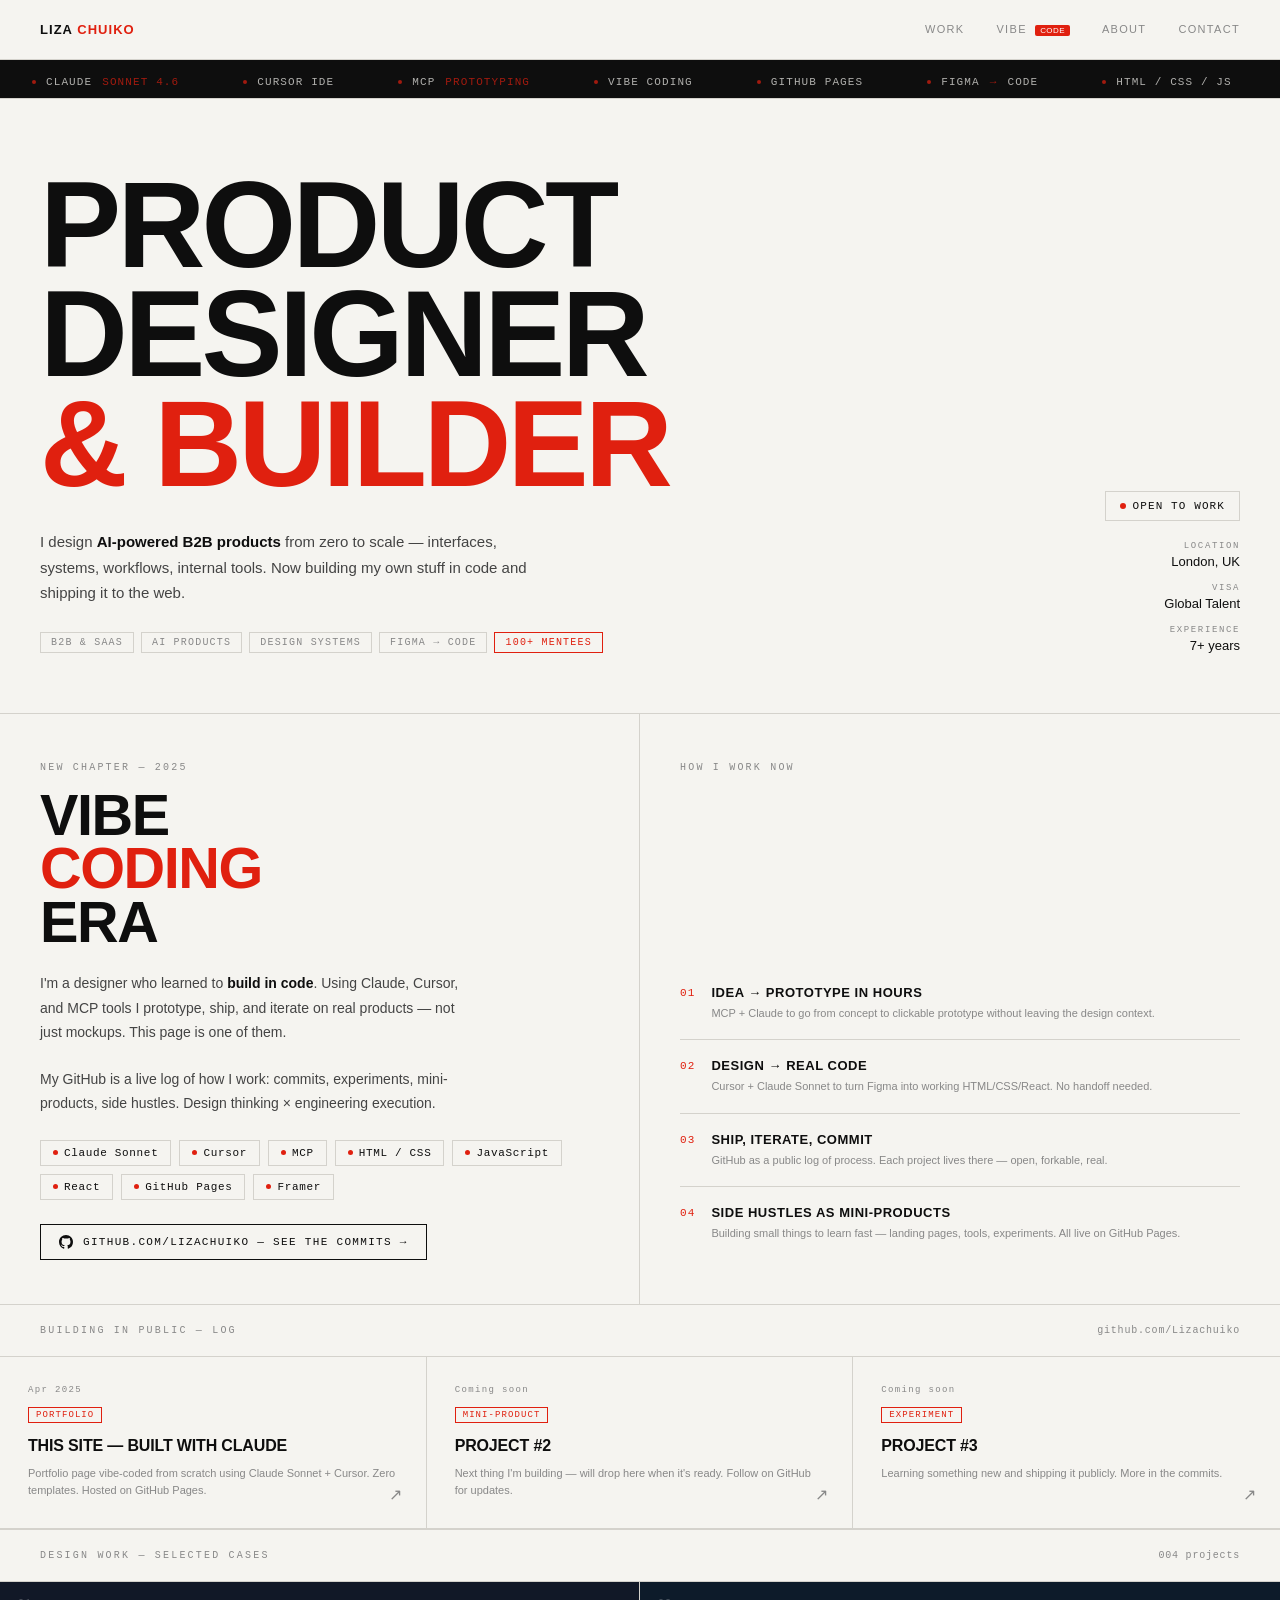
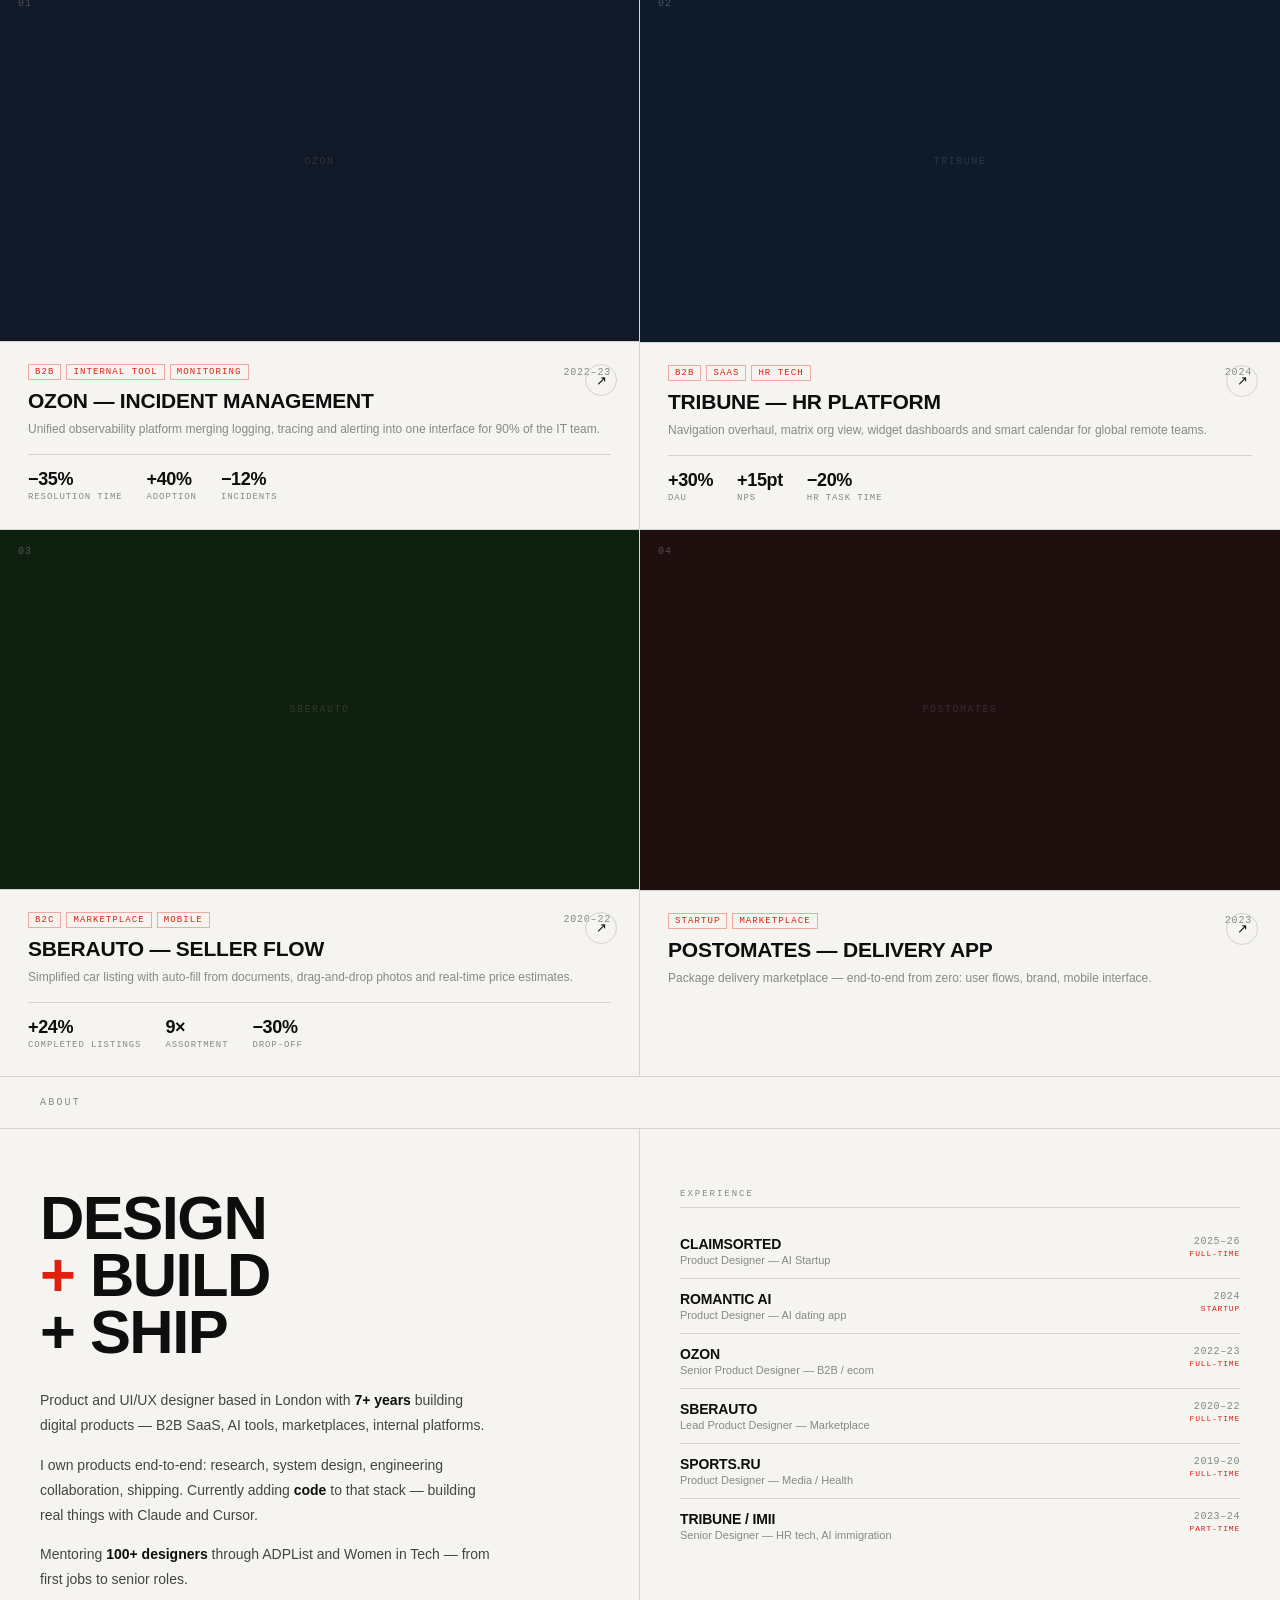
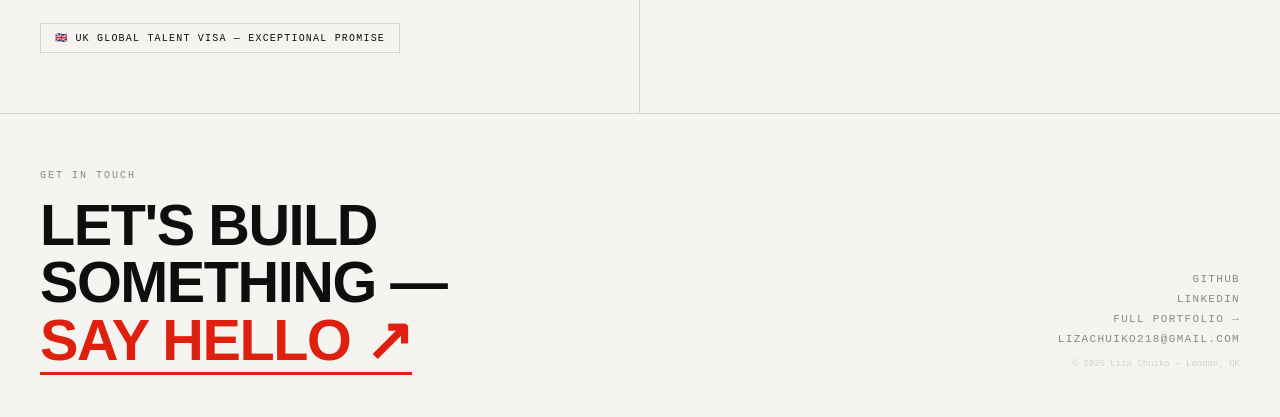
==== index.html @ 3e648fb3 "init portfolio" ====
<!DOCTYPE html>
<html lang="en">
<head>
  <meta charset="UTF-8" />
  <meta name="viewport" content="width=device-width, initial-scale=1.0" />
  <title>Liza Chuiko — Product Designer & Builder</title>
  <style>
    *, *::before, *::after { box-sizing: border-box; margin: 0; padding: 0; }

    :root {
      --bg: #f5f4f0;
      --fg: #0e0e0e;
      --red: #e0200f;
      --gray: #888;
      --mid: #444;
      --border: #d4d2cc;
      --mono: 'Courier New', Courier, monospace;
      --sans: 'Helvetica Neue', Helvetica, Arial, sans-serif;
    }

    html { font-size: 16px; scroll-behavior: smooth; }
    body { background: var(--bg); color: var(--fg); font-family: var(--sans); -webkit-font-smoothing: antialiased; overflow-x: hidden; }
    a { color: inherit; text-decoration: none; }

    /* ─── HEADER ─── */
    header {
      display: flex;
      justify-content: space-between;
      align-items: center;
      padding: 22px 40px;
      position: sticky;
      top: 0;
      z-index: 100;
      background: var(--bg);
      border-bottom: 1px solid var(--border);
    }

    .logo {
      font-size: 13px;
      letter-spacing: 0.08em;
      text-transform: uppercase;
      font-weight: 600;
    }
    .logo span { color: var(--red); }

    nav {
      display: flex;
      gap: 32px;
      font-size: 11px;
      letter-spacing: 0.12em;
      text-transform: uppercase;
      font-weight: 500;
    }
    nav a { color: var(--gray); transition: color 0.2s; }
    nav a:hover { color: var(--fg); }

    .nav-badge {
      display: inline-block;
      background: var(--red);
      color: white;
      font-size: 8px;
      padding: 1px 5px;
      border-radius: 2px;
      vertical-align: middle;
      margin-left: 4px;
      letter-spacing: 0.05em;
    }

    /* ─── TICKER ─── */
    .ticker {
      border-bottom: 1px solid var(--border);
      overflow: hidden;
      background: var(--fg);
      color: var(--bg);
      padding: 10px 0;
      white-space: nowrap;
    }

    .ticker-track {
      display: inline-flex;
      gap: 0;
      animation: ticker 28s linear infinite;
    }

    .ticker-track:hover { animation-play-state: paused; }

    @keyframes ticker {
      0%   { transform: translateX(0); }
      100% { transform: translateX(-50%); }
    }

    .ticker-item {
      display: inline-flex;
      align-items: center;
      gap: 10px;
      padding: 0 32px;
      font-size: 11px;
      font-family: var(--mono);
      letter-spacing: 0.1em;
      text-transform: uppercase;
      opacity: 0.7;
    }

    .ticker-item em {
      font-style: normal;
      color: var(--red);
      opacity: 1;
    }

    .ticker-dot {
      width: 4px;
      height: 4px;
      border-radius: 50%;
      background: var(--red);
      flex-shrink: 0;
    }

    /* ─── HERO ─── */
    .hero {
      padding: 72px 40px 60px;
      border-bottom: 1px solid var(--border);
      display: grid;
      grid-template-columns: 1fr auto;
      gap: 40px;
      align-items: end;
    }

    .hero-title {
      font-size: clamp(54px, 9.5vw, 138px);
      font-weight: 700;
      text-transform: uppercase;
      line-height: 0.9;
      letter-spacing: -0.03em;
    }
    .hero-title em { font-style: normal; color: var(--red); }

    .hero-sub {
      margin-top: 30px;
      font-size: 15px;
      line-height: 1.7;
      color: var(--mid);
      max-width: 520px;
    }
    .hero-sub strong { color: var(--fg); font-weight: 600; }

    .hero-tags {
      display: flex;
      flex-wrap: wrap;
      gap: 7px;
      margin-top: 26px;
    }

    .tag {
      font-size: 10px;
      letter-spacing: 0.12em;
      text-transform: uppercase;
      border: 1px solid var(--border);
      padding: 4px 10px;
      font-family: var(--mono);
      color: var(--gray);
    }
    .tag.red { border-color: var(--red); color: var(--red); }

    .hero-right { text-align: right; }

    .status-pill {
      display: inline-flex;
      align-items: center;
      gap: 7px;
      font-size: 11px;
      letter-spacing: 0.1em;
      text-transform: uppercase;
      font-family: var(--mono);
      color: var(--fg);
      border: 1px solid var(--border);
      padding: 8px 14px;
      margin-bottom: 20px;
    }

    .status-dot {
      width: 6px;
      height: 6px;
      border-radius: 50%;
      background: var(--red);
      animation: pulse 2s infinite;
    }

    @keyframes pulse {
      0%, 100% { opacity: 1; }
      50%       { opacity: 0.25; }
    }

    .hero-meta {
      display: flex;
      flex-direction: column;
      gap: 14px;
      align-items: flex-end;
    }

    .hero-meta-item { display: flex; flex-direction: column; align-items: flex-end; gap: 3px; }
    .hero-meta-label {
      font-size: 9px; letter-spacing: 0.18em; text-transform: uppercase;
      color: var(--gray); font-family: var(--mono);
    }
    .hero-meta-value { font-size: 13px; font-weight: 500; }

    /* ─── VIBE CODING BLOCK ─── */
    .vibe-section {
      border-bottom: 1px solid var(--border);
    }

    .vibe-header {
      display: grid;
      grid-template-columns: 1fr 1fr;
      border-bottom: 1px solid var(--border);
    }

    .vibe-header-left {
      padding: 48px 40px 44px;
      border-right: 1px solid var(--border);
    }

    .vibe-header-right {
      padding: 48px 40px 44px;
      display: flex;
      flex-direction: column;
      justify-content: space-between;
    }

    .vibe-eyebrow {
      font-size: 10px;
      letter-spacing: 0.22em;
      text-transform: uppercase;
      color: var(--gray);
      font-family: var(--mono);
      margin-bottom: 16px;
    }

    .vibe-title {
      font-size: clamp(32px, 4.5vw, 68px);
      font-weight: 700;
      text-transform: uppercase;
      letter-spacing: -0.025em;
      line-height: 0.93;
    }

    .vibe-title em { font-style: normal; color: var(--red); }

    .vibe-desc {
      font-size: 14px;
      line-height: 1.75;
      color: var(--mid);
      max-width: 420px;
      margin-top: 22px;
    }

    .vibe-desc strong { color: var(--fg); }

    /* stack pills */
    .stack-row {
      display: flex;
      flex-wrap: wrap;
      gap: 8px;
      margin-top: 24px;
    }

    .stack-pill {
      display: inline-flex;
      align-items: center;
      gap: 6px;
      font-size: 11px;
      letter-spacing: 0.06em;
      font-family: var(--mono);
      padding: 6px 12px;
      border: 1px solid var(--border);
      background: var(--bg);
      transition: background 0.18s, border-color 0.18s, color 0.18s;
      cursor: default;
    }

    .stack-pill:hover {
      background: var(--fg);
      color: var(--bg);
      border-color: var(--fg);
    }

    .stack-pill .pill-dot {
      width: 5px;
      height: 5px;
      border-radius: 50%;
      background: var(--red);
      flex-shrink: 0;
    }

    /* right side: approach cards */
    .approach-list {
      display: flex;
      flex-direction: column;
      gap: 0;
    }

    .approach-item {
      display: flex;
      align-items: flex-start;
      gap: 16px;
      padding: 18px 0;
      border-bottom: 1px solid var(--border);
    }

    .approach-item:last-child { border-bottom: none; }

    .approach-num {
      font-size: 11px;
      font-family: var(--mono);
      color: var(--red);
      letter-spacing: 0.1em;
      flex-shrink: 0;
      margin-top: 2px;
    }

    .approach-text strong {
      display: block;
      font-size: 13px;
      font-weight: 600;
      text-transform: uppercase;
      letter-spacing: 0.04em;
      margin-bottom: 3px;
    }

    .approach-text span {
      font-size: 11px;
      color: var(--gray);
      line-height: 1.5;
    }

    .vibe-github-link {
      display: inline-flex;
      align-items: center;
      gap: 10px;
      margin-top: 24px;
      font-size: 11px;
      letter-spacing: 0.12em;
      text-transform: uppercase;
      font-family: var(--mono);
      border: 1px solid var(--fg);
      padding: 10px 18px;
      transition: background 0.2s, color 0.2s;
    }

    .vibe-github-link:hover {
      background: var(--fg);
      color: var(--bg);
    }

    /* ─── TERMINAL BLOG FEED ─── */
    .blog-feed {
      display: grid;
      grid-template-columns: repeat(3, 1fr);
      border-bottom: 1px solid var(--border);
    }

    .blog-card {
      padding: 28px;
      border-right: 1px solid var(--border);
      display: block;
      transition: background 0.2s;
      position: relative;
    }

    .blog-card:last-child { border-right: none; }

    .blog-card:hover { background: var(--fg); color: var(--bg); }
    .blog-card:hover .blog-date,
    .blog-card:hover .blog-tag,
    .blog-card:hover .blog-desc { color: rgba(245,244,240,0.5); border-color: rgba(245,244,240,0.2); }
    .blog-card:hover .blog-title { color: var(--bg); }
    .blog-card:hover .blog-arrow { color: var(--bg); }

    .blog-date {
      font-size: 9px;
      font-family: var(--mono);
      letter-spacing: 0.15em;
      color: var(--gray);
      margin-bottom: 8px;
      transition: color 0.2s;
    }

    .blog-tag {
      display: inline-block;
      font-size: 9px;
      font-family: var(--mono);
      letter-spacing: 0.12em;
      text-transform: uppercase;
      border: 1px solid var(--red);
      color: var(--red);
      padding: 2px 7px;
      margin-bottom: 14px;
      transition: color 0.2s, border-color 0.2s;
    }

    .blog-title {
      font-size: 16px;
      font-weight: 700;
      text-transform: uppercase;
      letter-spacing: -0.01em;
      line-height: 1.1;
      margin-bottom: 10px;
      transition: color 0.2s;
    }

    .blog-desc {
      font-size: 11px;
      color: var(--gray);
      line-height: 1.6;
      transition: color 0.2s;
    }

    .blog-arrow {
      position: absolute;
      bottom: 24px;
      right: 24px;
      font-size: 16px;
      color: var(--gray);
      transition: color 0.2s;
    }

    /* ─── SECTION HEADER ─── */
    .section-header {
      display: flex;
      justify-content: space-between;
      align-items: baseline;
      padding: 20px 40px;
      border-bottom: 1px solid var(--border);
    }

    .section-label {
      font-size: 10px;
      letter-spacing: 0.22em;
      text-transform: uppercase;
      color: var(--gray);
      font-family: var(--mono);
    }

    .section-note {
      font-size: 10px;
      color: var(--gray);
      font-family: var(--mono);
      letter-spacing: 0.08em;
    }

    /* ─── PROJECTS GRID ─── */
    .projects {
      display: grid;
      grid-template-columns: repeat(2, 1fr);
      border-bottom: 1px solid var(--border);
    }

    .project-card {
      border-right: 1px solid var(--border);
      border-bottom: 1px solid var(--border);
      display: block;
      position: relative;
      overflow: hidden;
      cursor: pointer;
    }
    .project-card:nth-child(2n) { border-right: none; }
    .project-card:nth-last-child(-n+2) { border-bottom: none; }

    .project-thumb {
      width: 100%;
      aspect-ratio: 16 / 9;
      background: var(--fg);
      overflow: hidden;
      position: relative;
    }

    .project-thumb img {
      width: 100%; height: 100%; object-fit: cover; display: block;
      filter: grayscale(15%);
      transition: transform 0.6s cubic-bezier(0.25,0.46,0.45,0.94), filter 0.4s;
    }
    .project-card:hover .project-thumb img { transform: scale(1.04); filter: grayscale(0%); }

    .project-thumb-placeholder {
      width: 100%; height: 100%;
      display: flex; align-items: center; justify-content: center;
      font-family: var(--mono); font-size: 10px; letter-spacing: 0.15em;
      color: rgba(255,255,255,0.12);
    }

    .thumb-ozon      { background: #111827; }
    .thumb-tribune   { background: #0d1b2a; }
    .thumb-sber      { background: #0f1f0f; }
    .thumb-postomates{ background: #1f0f0f; }

    .project-number {
      position: absolute; top: 16px; left: 18px;
      font-size: 10px; font-family: var(--mono);
      color: rgba(255,255,255,0.25); letter-spacing: 0.1em;
    }

    .project-info {
      padding: 22px 28px 26px;
      border-top: 1px solid var(--border);
      background: var(--bg);
      position: relative;
    }

    .project-meta-row {
      display: flex; justify-content: space-between; align-items: center; margin-bottom: 10px;
    }

    .project-tags { display: flex; gap: 5px; flex-wrap: wrap; }

    .project-tag {
      font-size: 9px; letter-spacing: 0.12em; text-transform: uppercase;
      color: var(--red); font-family: var(--mono);
      border: 1px solid rgba(224,32,15,0.35); padding: 2px 6px;
    }

    .project-year { font-size: 10px; color: var(--gray); font-family: var(--mono); letter-spacing: 0.08em; }

    .project-name {
      font-size: 21px; font-weight: 700; text-transform: uppercase;
      letter-spacing: -0.01em; line-height: 1.05; margin-bottom: 8px;
      transition: color 0.2s;
    }
    .project-card:hover .project-name { color: var(--red); }

    .project-desc { font-size: 12px; color: var(--gray); line-height: 1.65; }

    .project-metrics {
      display: flex; gap: 24px; margin-top: 14px; padding-top: 14px;
      border-top: 1px solid var(--border); flex-wrap: wrap;
    }

    .metric { display: flex; flex-direction: column; gap: 2px; }

    .metric-value {
      font-size: 18px; font-weight: 700; color: var(--fg); letter-spacing: -0.02em;
    }

    .metric-label {
      font-size: 9px; letter-spacing: 0.1em; text-transform: uppercase;
      color: var(--gray); font-family: var(--mono);
    }

    .project-arrow {
      position: absolute; top: 22px; right: 22px;
      width: 32px; height: 32px; border: 1px solid var(--border); border-radius: 50%;
      display: flex; align-items: center; justify-content: center; font-size: 13px;
      transition: background 0.2s, border-color 0.2s, color 0.2s;
    }
    .project-card:hover .project-arrow { background: var(--fg); border-color: var(--fg); color: var(--bg); }

    /* ─── ABOUT ─── */
    .about {
      display: grid;
      grid-template-columns: 1fr 1fr;
      border-bottom: 1px solid var(--border);
    }

    .about-text {
      padding: 60px 40px;
      border-right: 1px solid var(--border);
    }

    .about-text h2 {
      font-size: clamp(36px, 4.8vw, 72px);
      font-weight: 700; text-transform: uppercase;
      letter-spacing: -0.025em; line-height: 0.93; margin-bottom: 28px;
    }
    .about-text h2 em { font-style: normal; color: var(--red); }

    .about-text p {
      font-size: 14px; line-height: 1.8; color: var(--mid);
      margin-bottom: 14px; max-width: 460px;
    }
    .about-text p strong { color: var(--fg); font-weight: 600; }

    .visa-badge {
      display: inline-flex; align-items: center; gap: 8px;
      border: 1px solid var(--border); padding: 8px 14px;
      font-size: 10px; letter-spacing: 0.12em; text-transform: uppercase;
      font-family: var(--mono); margin-top: 16px;
    }

    .about-right { padding: 60px 40px; }

    .exp-group-title {
      font-size: 9px; letter-spacing: 0.22em; text-transform: uppercase;
      color: var(--gray); font-family: var(--mono); margin-bottom: 16px;
      padding-bottom: 8px; border-bottom: 1px solid var(--border);
    }

    .exp-item {
      display: grid; grid-template-columns: 1fr auto; gap: 8px;
      padding: 12px 0; border-bottom: 1px solid var(--border);
    }
    .exp-item:last-child { border-bottom: none; }

    .exp-company { font-size: 14px; font-weight: 600; text-transform: uppercase; letter-spacing: -0.01em; }
    .exp-role    { font-size: 11px; color: var(--gray); margin-top: 2px; }
    .exp-period  { font-size: 10px; font-family: var(--mono); color: var(--gray); letter-spacing: 0.06em; text-align: right; white-space: nowrap; }
    .exp-type    { font-size: 8px; letter-spacing: 0.1em; text-transform: uppercase; font-family: var(--mono); color: var(--red); margin-top: 2px; }

    /* ─── FOOTER ─── */
    footer {
      display: grid; grid-template-columns: 1fr auto;
      gap: 40px; align-items: end; padding: 56px 40px 48px;
    }

    .footer-cta-label {
      font-size: 10px; letter-spacing: 0.2em; text-transform: uppercase;
      color: var(--gray); font-family: var(--mono); margin-bottom: 16px;
    }

    .footer-cta {
      font-size: clamp(28px, 4.5vw, 64px); font-weight: 700;
      text-transform: uppercase; letter-spacing: -0.025em; line-height: 1;
    }

    .footer-cta a { color: var(--red); border-bottom: 3px solid var(--red); transition: opacity 0.2s; }
    .footer-cta a:hover { opacity: 0.6; }

    .footer-right { display: flex; flex-direction: column; align-items: flex-end; gap: 10px; }
    .footer-links { display: flex; flex-direction: column; align-items: flex-end; gap: 8px; }
    .footer-links a {
      font-size: 11px; letter-spacing: 0.12em; text-transform: uppercase;
      color: var(--gray); font-family: var(--mono); transition: color 0.2s;
    }
    .footer-links a:hover { color: var(--fg); }
    .footer-copy { font-size: 9px; color: var(--border); font-family: var(--mono); margin-top: 4px; }

    /* ─── RESPONSIVE ─── */
    @media (max-width: 768px) {
      header { padding: 18px 20px; }
      nav { gap: 18px; }
      .hero { grid-template-columns: 1fr; padding: 44px 20px 36px; }
      .hero-right { text-align: left; }
      .hero-meta { align-items: flex-start; flex-direction: row; flex-wrap: wrap; gap: 18px; }
      .hero-meta-item { align-items: flex-start; }
      .section-header { padding: 16px 20px; }
      .vibe-header { grid-template-columns: 1fr; }
      .vibe-header-left { border-right: none; border-bottom: 1px solid var(--border); padding: 36px 20px; }
      .vibe-header-right { padding: 36px 20px; }
      .blog-feed { grid-template-columns: 1fr; }
      .blog-card { border-right: none; border-bottom: 1px solid var(--border); }
      .blog-card:last-child { border-bottom: none; }
      .projects { grid-template-columns: 1fr; }
      .project-card:nth-child(2n) { border-right: 1px solid var(--border); }
      .project-info { padding: 18px 20px 20px; }
      .about { grid-template-columns: 1fr; }
      .about-text { border-right: none; border-bottom: 1px solid var(--border); padding: 40px 20px; }
      .about-right { padding: 40px 20px; }
      footer { grid-template-columns: 1fr; padding: 40px 20px; }
      .footer-right { align-items: flex-start; }
    }
  </style>
</head>
<body>

  <!-- HEADER -->
  <header>
    <div class="logo">Liza <span>Chuiko</span></div>
    <nav>
      <a href="#work">Work</a>
      <a href="#vibe">Vibe <span class="nav-badge">code</span></a>
      <a href="#about">About</a>
      <a href="#contact">Contact</a>
    </nav>
  </header>

  <!-- TICKER -->
  <div class="ticker">
    <div class="ticker-track">
      <span class="ticker-item"><span class="ticker-dot"></span>Claude <em>Sonnet 4.6</em></span>
      <span class="ticker-item"><span class="ticker-dot"></span>Cursor IDE</span>
      <span class="ticker-item"><span class="ticker-dot"></span>MCP <em>Prototyping</em></span>
      <span class="ticker-item"><span class="ticker-dot"></span>Vibe Coding</span>
      <span class="ticker-item"><span class="ticker-dot"></span>GitHub Pages</span>
      <span class="ticker-item"><span class="ticker-dot"></span>Figma <em>→</em> Code</span>
      <span class="ticker-item"><span class="ticker-dot"></span>HTML / CSS / JS</span>
      <span class="ticker-item"><span class="ticker-dot"></span>Building in <em>Public</em></span>
      <span class="ticker-item"><span class="ticker-dot"></span>Design <em>×</em> Engineering</span>
      <!-- duplicate for seamless loop -->
      <span class="ticker-item"><span class="ticker-dot"></span>Claude <em>Sonnet 4.6</em></span>
      <span class="ticker-item"><span class="ticker-dot"></span>Cursor IDE</span>
      <span class="ticker-item"><span class="ticker-dot"></span>MCP <em>Prototyping</em></span>
      <span class="ticker-item"><span class="ticker-dot"></span>Vibe Coding</span>
      <span class="ticker-item"><span class="ticker-dot"></span>GitHub Pages</span>
      <span class="ticker-item"><span class="ticker-dot"></span>Figma <em>→</em> Code</span>
      <span class="ticker-item"><span class="ticker-dot"></span>HTML / CSS / JS</span>
      <span class="ticker-item"><span class="ticker-dot"></span>Building in <em>Public</em></span>
      <span class="ticker-item"><span class="ticker-dot"></span>Design <em>×</em> Engineering</span>
    </div>
  </div>

  <!-- HERO -->
  <section class="hero">
    <div class="hero-left">
      <h1 class="hero-title">Product<br>Designer<br><em>&amp; Builder</em></h1>
      <p class="hero-sub">
        I design <strong>AI-powered B2B products</strong> from zero to scale — interfaces, systems, workflows, internal tools. Now building my own stuff in code and shipping it to the web.
      </p>
      <div class="hero-tags">
        <span class="tag">B2B &amp; SaaS</span>
        <span class="tag">AI Products</span>
        <span class="tag">Design Systems</span>
        <span class="tag">Figma → Code</span>
        <span class="tag red">100+ mentees</span>
      </div>
    </div>
    <div class="hero-right">
      <div class="status-pill">
        <span class="status-dot"></span>
        Open to work
      </div>
      <div class="hero-meta">
        <div class="hero-meta-item">
          <span class="hero-meta-label">Location</span>
          <span class="hero-meta-value">London, UK</span>
        </div>
        <div class="hero-meta-item">
          <span class="hero-meta-label">Visa</span>
          <span class="hero-meta-value">Global Talent</span>
        </div>
        <div class="hero-meta-item">
          <span class="hero-meta-label">Experience</span>
          <span class="hero-meta-value">7+ years</span>
        </div>
      </div>
    </div>
  </section>

  <!-- ─── VIBE CODING ─── -->
  <div id="vibe" class="vibe-section">

    <div class="vibe-header">
      <div class="vibe-header-left">
        <div class="vibe-eyebrow">New chapter — 2025</div>
        <h2 class="vibe-title">Vibe<br><em>Coding</em><br>Era</h2>
        <p class="vibe-desc">
          I'm a designer who learned to <strong>build in code</strong>. Using Claude, Cursor, and MCP tools I prototype, ship, and iterate on real products — not just mockups. This page is one of them.
        </p>
        <p class="vibe-desc">
          My GitHub is a live log of how I work: commits, experiments, mini-products, side hustles. Design thinking × engineering execution.
        </p>
        <div class="stack-row">
          <span class="stack-pill"><span class="pill-dot"></span>Claude Sonnet</span>
          <span class="stack-pill"><span class="pill-dot"></span>Cursor</span>
          <span class="stack-pill"><span class="pill-dot"></span>MCP</span>
          <span class="stack-pill"><span class="pill-dot"></span>HTML / CSS</span>
          <span class="stack-pill"><span class="pill-dot"></span>JavaScript</span>
          <span class="stack-pill"><span class="pill-dot"></span>React</span>
          <span class="stack-pill"><span class="pill-dot"></span>GitHub Pages</span>
          <span class="stack-pill"><span class="pill-dot"></span>Framer</span>
        </div>
        <a class="vibe-github-link" href="https://github.com/Lizachuiko" target="_blank">
          <svg width="14" height="14" viewBox="0 0 24 24" fill="currentColor"><path d="M12 0C5.37 0 0 5.37 0 12c0 5.31 3.435 9.795 8.205 11.385.6.105.825-.255.825-.57 0-.285-.015-1.23-.015-2.235-3.015.555-3.795-.735-4.035-1.41-.135-.345-.72-1.41-1.23-1.695-.42-.225-1.02-.78-.015-.795.945-.015 1.62.87 1.845 1.23 1.08 1.815 2.805 1.305 3.495.99.105-.78.42-1.305.765-1.605-2.67-.3-5.46-1.335-5.46-5.925 0-1.305.465-2.385 1.23-3.225-.12-.3-.54-1.53.12-3.18 0 0 1.005-.315 3.3 1.23.96-.27 1.98-.405 3-.405s2.04.135 3 .405c2.295-1.56 3.3-1.23 3.3-1.23.66 1.65.24 2.88.12 3.18.765.84 1.23 1.905 1.23 3.225 0 4.605-2.805 5.625-5.475 5.925.435.375.81 1.095.81 2.22 0 1.605-.015 2.895-.015 3.3 0 .315.225.69.825.57A12.02 12.02 0 0 0 24 12c0-6.63-5.37-12-12-12z"/></svg>
          github.com/Lizachuiko — see the commits →
        </a>
      </div>

      <div class="vibe-header-right">
        <div class="vibe-eyebrow">How I work now</div>
        <div class="approach-list">
          <div class="approach-item">
            <span class="approach-num">01</span>
            <div class="approach-text">
              <strong>Idea → Prototype in hours</strong>
              <span>MCP + Claude to go from concept to clickable prototype without leaving the design context.</span>
            </div>
          </div>
          <div class="approach-item">
            <span class="approach-num">02</span>
            <div class="approach-text">
              <strong>Design → Real code</strong>
              <span>Cursor + Claude Sonnet to turn Figma into working HTML/CSS/React. No handoff needed.</span>
            </div>
          </div>
          <div class="approach-item">
            <span class="approach-num">03</span>
            <div class="approach-text">
              <strong>Ship, iterate, commit</strong>
              <span>GitHub as a public log of process. Each project lives there — open, forkable, real.</span>
            </div>
          </div>
          <div class="approach-item">
            <span class="approach-num">04</span>
            <div class="approach-text">
              <strong>Side hustles as mini-products</strong>
              <span>Building small things to learn fast — landing pages, tools, experiments. All live on GitHub Pages.</span>
            </div>
          </div>
        </div>
      </div>
    </div>

    <!-- BLOG / BUILDS FEED -->
    <div class="section-header">
      <span class="section-label">Building in Public — Log</span>
      <span class="section-note">github.com/Lizachuiko</span>
    </div>

    <div class="blog-feed">

      <a class="blog-card" href="https://github.com/Lizachuiko" target="_blank">
        <div class="blog-date">Apr 2025</div>
        <div class="blog-tag">Portfolio</div>
        <div class="blog-title">This site — built with Claude</div>
        <p class="blog-desc">Portfolio page vibe-coded from scratch using Claude Sonnet + Cursor. Zero templates. Hosted on GitHub Pages.</p>
        <span class="blog-arrow">↗</span>
      </a>

      <a class="blog-card" href="https://github.com/Lizachuiko" target="_blank">
        <div class="blog-date">Coming soon</div>
        <div class="blog-tag">Mini-product</div>
        <div class="blog-title">Project #2</div>
        <p class="blog-desc">Next thing I'm building — will drop here when it's ready. Follow on GitHub for updates.</p>
        <span class="blog-arrow">↗</span>
      </a>

      <a class="blog-card" href="https://github.com/Lizachuiko" target="_blank">
        <div class="blog-date">Coming soon</div>
        <div class="blog-tag">Experiment</div>
        <div class="blog-title">Project #3</div>
        <p class="blog-desc">Learning something new and shipping it publicly. More in the commits.</p>
        <span class="blog-arrow">↗</span>
      </a>

    </div>
  </div>

  <!-- DESIGN WORK -->
  <div class="section-header" id="work">
    <span class="section-label">Design Work — Selected Cases</span>
    <span class="section-note">004 projects</span>
  </div>

  <div class="projects">

    <a class="project-card" href="https://liza-chuiko-design.webflow.io/case-ozon" target="_blank">
      <div class="project-thumb thumb-ozon">
        <span class="project-number">01</span>
        <div class="project-thumb-placeholder">OZON</div>
      </div>
      <div class="project-info">
        <div class="project-meta-row">
          <div class="project-tags">
            <span class="project-tag">B2B</span>
            <span class="project-tag">Internal Tool</span>
            <span class="project-tag">Monitoring</span>
          </div>
          <span class="project-year">2022–23</span>
        </div>
        <div class="project-name">Ozon — Incident Management</div>
        <p class="project-desc">Unified observability platform merging logging, tracing and alerting into one interface for 90% of the IT team.</p>
        <div class="project-metrics">
          <div class="metric">
            <span class="metric-value">−35%</span>
            <span class="metric-label">Resolution time</span>
          </div>
          <div class="metric">
            <span class="metric-value">+40%</span>
            <span class="metric-label">Adoption</span>
          </div>
          <div class="metric">
            <span class="metric-value">−12%</span>
            <span class="metric-label">Incidents</span>
          </div>
        </div>
        <div class="project-arrow">↗</div>
      </div>
    </a>

    <a class="project-card" href="https://liza-chuiko-design.webflow.io/case-tribune" target="_blank">
      <div class="project-thumb thumb-tribune">
        <span class="project-number">02</span>
        <div class="project-thumb-placeholder">TRIBUNE</div>
      </div>
      <div class="project-info">
        <div class="project-meta-row">
          <div class="project-tags">
            <span class="project-tag">B2B</span>
            <span class="project-tag">SaaS</span>
            <span class="project-tag">HR Tech</span>
          </div>
          <span class="project-year">2024</span>
        </div>
        <div class="project-name">Tribune — HR Platform</div>
        <p class="project-desc">Navigation overhaul, matrix org view, widget dashboards and smart calendar for global remote teams.</p>
        <div class="project-metrics">
          <div class="metric">
            <span class="metric-value">+30%</span>
            <span class="metric-label">DAU</span>
          </div>
          <div class="metric">
            <span class="metric-value">+15pt</span>
            <span class="metric-label">NPS</span>
          </div>
          <div class="metric">
            <span class="metric-value">−20%</span>
            <span class="metric-label">HR task time</span>
          </div>
        </div>
        <div class="project-arrow">↗</div>
      </div>
    </a>

    <a class="project-card" href="https://liza-chuiko-design.webflow.io/case-sberauto" target="_blank">
      <div class="project-thumb thumb-sber">
        <span class="project-number">03</span>
        <div class="project-thumb-placeholder">SBERAUTO</div>
      </div>
      <div class="project-info">
        <div class="project-meta-row">
          <div class="project-tags">
            <span class="project-tag">B2C</span>
            <span class="project-tag">Marketplace</span>
            <span class="project-tag">Mobile</span>
          </div>
          <span class="project-year">2020–22</span>
        </div>
        <div class="project-name">SberAuto — Seller Flow</div>
        <p class="project-desc">Simplified car listing with auto-fill from documents, drag-and-drop photos and real-time price estimates.</p>
        <div class="project-metrics">
          <div class="metric">
            <span class="metric-value">+24%</span>
            <span class="metric-label">Completed listings</span>
          </div>
          <div class="metric">
            <span class="metric-value">9×</span>
            <span class="metric-label">Assortment</span>
          </div>
          <div class="metric">
            <span class="metric-value">−30%</span>
            <span class="metric-label">Drop-off</span>
          </div>
        </div>
        <div class="project-arrow">↗</div>
      </div>
    </a>

    <a class="project-card" href="https://liza-chuiko-design.webflow.io/" target="_blank">
      <div class="project-thumb thumb-postomates">
        <span class="project-number">04</span>
        <div class="project-thumb-placeholder">POSTOMATES</div>
      </div>
      <div class="project-info">
        <div class="project-meta-row">
          <div class="project-tags">
            <span class="project-tag">Startup</span>
            <span class="project-tag">Marketplace</span>
          </div>
          <span class="project-year">2023</span>
        </div>
        <div class="project-name">Postomates — Delivery App</div>
        <p class="project-desc">Package delivery marketplace — end-to-end from zero: user flows, brand, mobile interface.</p>
        <div class="project-arrow">↗</div>
      </div>
    </a>

  </div>

  <!-- ABOUT -->
  <div class="section-header" id="about">
    <span class="section-label">About</span>
  </div>

  <div class="about">
    <div class="about-text">
      <h2>Design<br><em>+</em> build<br>+ ship</h2>
      <p>Product and UI/UX designer based in London with <strong>7+ years</strong> building digital products — B2B SaaS, AI tools, marketplaces, internal platforms.</p>
      <p>I own products end-to-end: research, system design, engineering collaboration, shipping. Currently adding <strong>code</strong> to that stack — building real things with Claude and Cursor.</p>
      <p>Mentoring <strong>100+ designers</strong> through ADPList and Women in Tech — from first jobs to senior roles.</p>
      <div class="visa-badge">🇬🇧 UK Global Talent Visa — Exceptional Promise</div>
    </div>
    <div class="about-right">
      <div class="exp-group-title">Experience</div>

      <div class="exp-item">
        <div>
          <div class="exp-company">ClaimSorted</div>
          <div class="exp-role">Product Designer — AI Startup</div>
        </div>
        <div>
          <div class="exp-period">2025–26</div>
          <div class="exp-type">Full-time</div>
        </div>
      </div>

      <div class="exp-item">
        <div>
          <div class="exp-company">Romantic AI</div>
          <div class="exp-role">Product Designer — AI dating app</div>
        </div>
        <div>
          <div class="exp-period">2024</div>
          <div class="exp-type">Startup</div>
        </div>
      </div>

      <div class="exp-item">
        <div>
          <div class="exp-company">Ozon</div>
          <div class="exp-role">Senior Product Designer — B2B / ecom</div>
        </div>
        <div>
          <div class="exp-period">2022–23</div>
          <div class="exp-type">Full-time</div>
        </div>
      </div>

      <div class="exp-item">
        <div>
          <div class="exp-company">SberAuto</div>
          <div class="exp-role">Lead Product Designer — Marketplace</div>
        </div>
        <div>
          <div class="exp-period">2020–22</div>
          <div class="exp-type">Full-time</div>
        </div>
      </div>

      <div class="exp-item">
        <div>
          <div class="exp-company">Sports.ru</div>
          <div class="exp-role">Product Designer — Media / Health</div>
        </div>
        <div>
          <div class="exp-period">2019–20</div>
          <div class="exp-type">Full-time</div>
        </div>
      </div>

      <div class="exp-item">
        <div>
          <div class="exp-company">Tribune / imii</div>
          <div class="exp-role">Senior Designer — HR tech, AI immigration</div>
        </div>
        <div>
          <div class="exp-period">2023–24</div>
          <div class="exp-type">Part-time</div>
        </div>
      </div>

    </div>
  </div>

  <!-- FOOTER -->
  <footer id="contact">
    <div>
      <div class="footer-cta-label">Get in touch</div>
      <div class="footer-cta">
        Let's build<br>something —<br><a href="mailto:lizachuiko218@gmail.com">say hello ↗</a>
      </div>
    </div>
    <div class="footer-right">
      <div class="footer-links">
        <a href="https://github.com/Lizachuiko" target="_blank">GitHub</a>
        <a href="https://www.linkedin.com/in/elizaveta-chuiko-1a038ab4/" target="_blank">LinkedIn</a>
        <a href="https://liza-chuiko-design.webflow.io/" target="_blank">Full Portfolio →</a>
        <a href="mailto:lizachuiko218@gmail.com">lizachuiko218@gmail.com</a>
      </div>
      <div class="footer-copy">© 2025 Liza Chuiko — London, UK</div>
    </div>
  </footer>

</body>
</html>
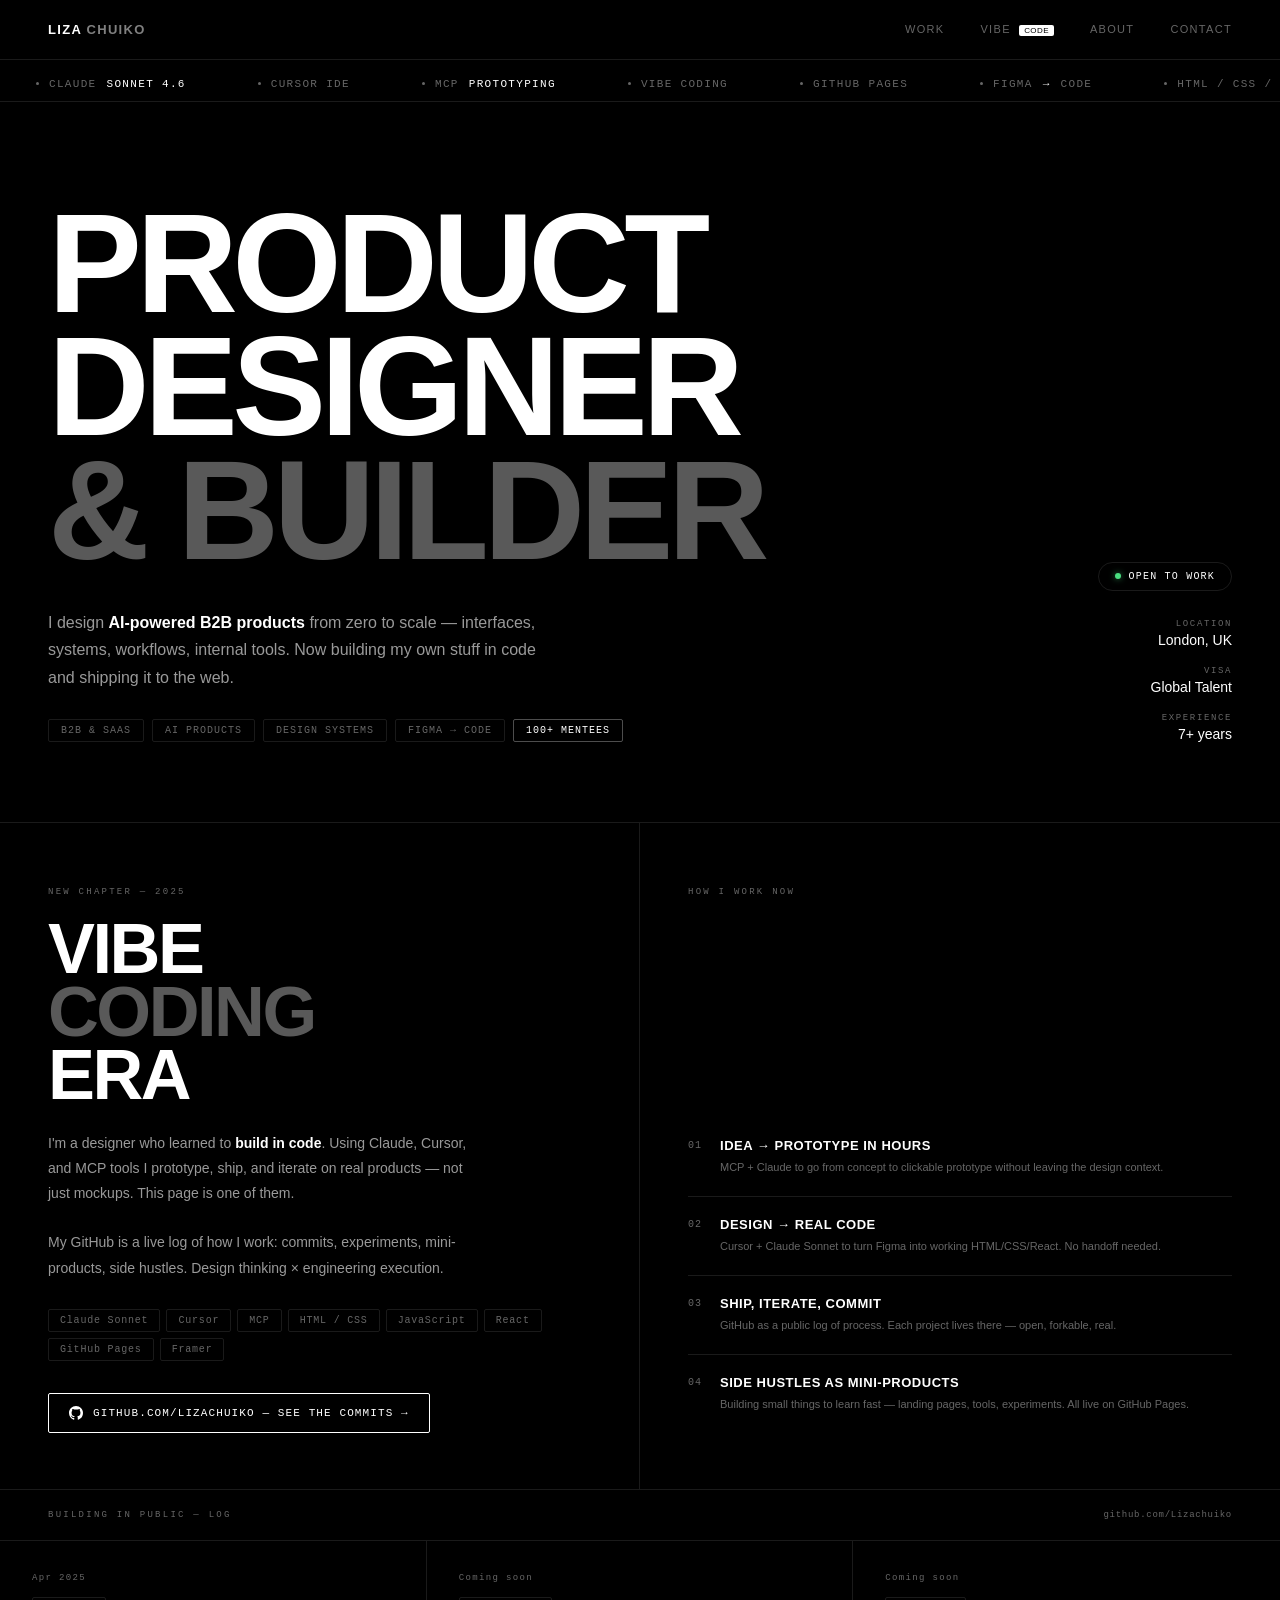
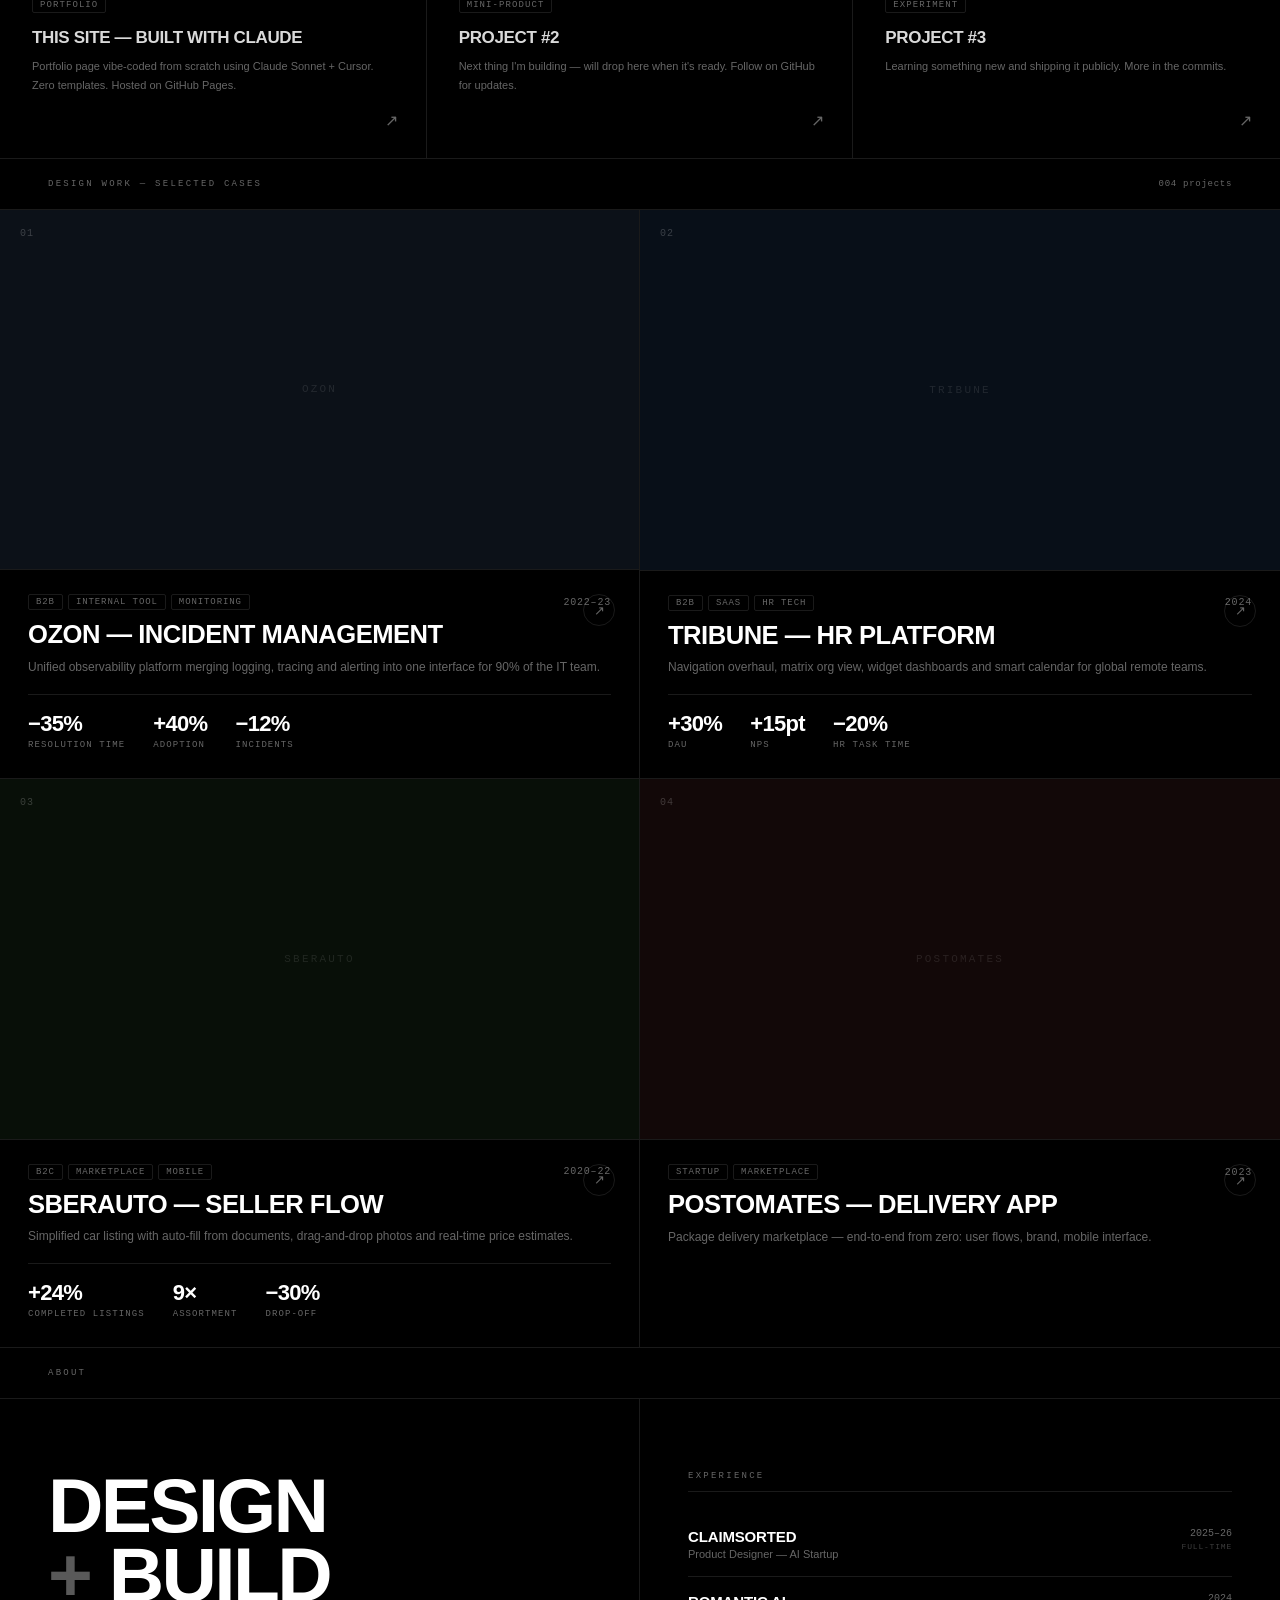
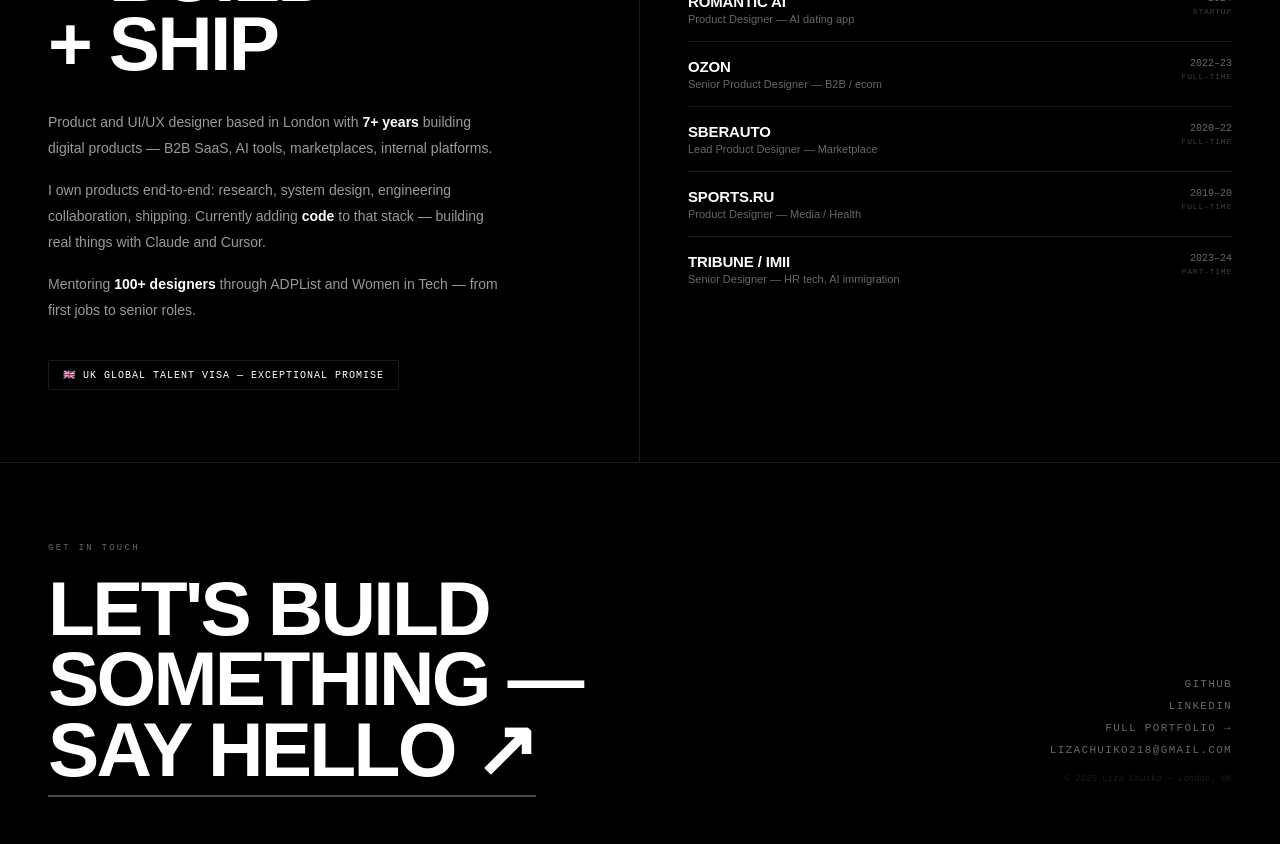
==== commit ff7a55c2: "redesign: dark theme, big type, First Concepts aesthetic" ====
--- a/index.html
+++ b/index.html
@@ -8,16 +8,18 @@
     *, *::before, *::after { box-sizing: border-box; margin: 0; padding: 0; }
 
     :root {
-      --bg: #f5f4f0;
-      --fg: #0e0e0e;
-      --red: #e0200f;
-      --gray: #888;
-      --mid: #444;
-      --border: #d4d2cc;
+      --bg: #000000;
+      --fg: #ffffff;
+      --accent: #ffffff;
+      --red: #ffffff;
+      --gray: rgba(255,255,255,0.4);
+      --mid: rgba(255,255,255,0.6);
+      --border: rgba(255,255,255,0.1);
       --mono: 'Courier New', Courier, monospace;
       --sans: 'Helvetica Neue', Helvetica, Arial, sans-serif;
     }
 
+  <style>
     html { font-size: 16px; scroll-behavior: smooth; }
     body { background: var(--bg); color: var(--fg); font-family: var(--sans); -webkit-font-smoothing: antialiased; overflow-x: hidden; }
     a { color: inherit; text-decoration: none; }
@@ -27,25 +29,28 @@
       display: flex;
       justify-content: space-between;
       align-items: center;
-      padding: 22px 40px;
+      padding: 22px 48px;
       position: sticky;
       top: 0;
       z-index: 100;
-      background: var(--bg);
+      background: rgba(0,0,0,0.85);
+      backdrop-filter: blur(12px);
+      -webkit-backdrop-filter: blur(12px);
       border-bottom: 1px solid var(--border);
     }
 
     .logo {
       font-size: 13px;
-      letter-spacing: 0.08em;
-      text-transform: uppercase;
-      font-weight: 600;
-    }
-    .logo span { color: var(--red); }
+      letter-spacing: 0.1em;
+      text-transform: uppercase;
+      font-weight: 700;
+      color: var(--fg);
+    }
+    .logo span { color: var(--fg); opacity: 0.5; }
 
     nav {
       display: flex;
-      gap: 32px;
+      gap: 36px;
       font-size: 11px;
       letter-spacing: 0.12em;
       text-transform: uppercase;
@@ -56,8 +61,8 @@
 
     .nav-badge {
       display: inline-block;
-      background: var(--red);
-      color: white;
+      background: var(--fg);
+      color: var(--bg);
       font-size: 8px;
       padding: 1px 5px;
       border-radius: 2px;
@@ -68,20 +73,17 @@
 
     /* ─── TICKER ─── */
     .ticker {
+      overflow: hidden;
       border-bottom: 1px solid var(--border);
-      overflow: hidden;
-      background: var(--fg);
-      color: var(--bg);
-      padding: 10px 0;
+      padding: 11px 0;
       white-space: nowrap;
+      background: var(--bg);
     }
 
     .ticker-track {
       display: inline-flex;
-      gap: 0;
-      animation: ticker 28s linear infinite;
-    }
-
+      animation: ticker 32s linear infinite;
+    }
     .ticker-track:hover { animation-play-state: paused; }
 
     @keyframes ticker {
@@ -93,107 +95,107 @@
       display: inline-flex;
       align-items: center;
       gap: 10px;
-      padding: 0 32px;
+      padding: 0 36px;
       font-size: 11px;
       font-family: var(--mono);
-      letter-spacing: 0.1em;
-      text-transform: uppercase;
-      opacity: 0.7;
-    }
-
-    .ticker-item em {
-      font-style: normal;
-      color: var(--red);
-      opacity: 1;
-    }
+      letter-spacing: 0.12em;
+      text-transform: uppercase;
+      color: var(--gray);
+    }
+
+    .ticker-item em { font-style: normal; color: var(--fg); }
 
     .ticker-dot {
-      width: 4px;
-      height: 4px;
+      width: 3px; height: 3px;
       border-radius: 50%;
-      background: var(--red);
+      background: var(--gray);
       flex-shrink: 0;
     }
 
     /* ─── HERO ─── */
     .hero {
-      padding: 72px 40px 60px;
-      border-bottom: 1px solid var(--border);
+      padding: 100px 48px 80px;
       display: grid;
       grid-template-columns: 1fr auto;
-      gap: 40px;
+      gap: 60px;
       align-items: end;
+      border-bottom: 1px solid var(--border);
     }
 
     .hero-title {
-      font-size: clamp(54px, 9.5vw, 138px);
-      font-weight: 700;
-      text-transform: uppercase;
-      line-height: 0.9;
-      letter-spacing: -0.03em;
-    }
-    .hero-title em { font-style: normal; color: var(--red); }
+      font-size: clamp(64px, 11vw, 160px);
+      font-weight: 800;
+      text-transform: uppercase;
+      line-height: 0.88;
+      letter-spacing: -0.04em;
+      color: var(--fg);
+    }
+    .hero-title em { font-style: normal; color: var(--fg); opacity: 0.35; }
 
     .hero-sub {
-      margin-top: 30px;
-      font-size: 15px;
+      margin-top: 36px;
+      font-size: 16px;
       line-height: 1.7;
       color: var(--mid);
-      max-width: 520px;
+      max-width: 500px;
     }
     .hero-sub strong { color: var(--fg); font-weight: 600; }
 
     .hero-tags {
       display: flex;
       flex-wrap: wrap;
-      gap: 7px;
-      margin-top: 26px;
+      gap: 8px;
+      margin-top: 28px;
     }
 
     .tag {
       font-size: 10px;
-      letter-spacing: 0.12em;
+      letter-spacing: 0.1em;
       text-transform: uppercase;
       border: 1px solid var(--border);
-      padding: 4px 10px;
+      padding: 5px 12px;
       font-family: var(--mono);
       color: var(--gray);
-    }
-    .tag.red { border-color: var(--red); color: var(--red); }
+      border-radius: 2px;
+      transition: border-color 0.2s, color 0.2s;
+    }
+    .tag:hover { border-color: var(--fg); color: var(--fg); }
+    .tag.red { border-color: rgba(255,255,255,0.3); color: var(--fg); }
 
     .hero-right { text-align: right; }
 
     .status-pill {
       display: inline-flex;
       align-items: center;
-      gap: 7px;
-      font-size: 11px;
-      letter-spacing: 0.1em;
+      gap: 8px;
+      font-size: 10px;
+      letter-spacing: 0.12em;
       text-transform: uppercase;
       font-family: var(--mono);
       color: var(--fg);
       border: 1px solid var(--border);
-      padding: 8px 14px;
-      margin-bottom: 20px;
+      padding: 8px 16px;
+      margin-bottom: 28px;
+      border-radius: 100px;
     }
 
     .status-dot {
-      width: 6px;
-      height: 6px;
+      width: 6px; height: 6px;
       border-radius: 50%;
-      background: var(--red);
-      animation: pulse 2s infinite;
+      background: #4ade80;
+      animation: pulse 2.5s infinite;
+      box-shadow: 0 0 6px rgba(74,222,128,0.6);
     }
 
     @keyframes pulse {
       0%, 100% { opacity: 1; }
-      50%       { opacity: 0.25; }
+      50%       { opacity: 0.3; }
     }
 
     .hero-meta {
       display: flex;
       flex-direction: column;
-      gap: 14px;
+      gap: 18px;
       align-items: flex-end;
     }
 
@@ -202,12 +204,10 @@
       font-size: 9px; letter-spacing: 0.18em; text-transform: uppercase;
       color: var(--gray); font-family: var(--mono);
     }
-    .hero-meta-value { font-size: 13px; font-weight: 500; }
-
-    /* ─── VIBE CODING BLOCK ─── */
-    .vibe-section {
-      border-bottom: 1px solid var(--border);
-    }
+    .hero-meta-value { font-size: 14px; font-weight: 500; }
+
+    /* ─── VIBE CODING ─── */
+    .vibe-section { border-bottom: 1px solid var(--border); }
 
     .vibe-header {
       display: grid;
@@ -216,103 +216,83 @@
     }
 
     .vibe-header-left {
-      padding: 48px 40px 44px;
+      padding: 64px 48px 56px;
       border-right: 1px solid var(--border);
     }
 
     .vibe-header-right {
-      padding: 48px 40px 44px;
+      padding: 64px 48px 56px;
       display: flex;
       flex-direction: column;
       justify-content: space-between;
     }
 
     .vibe-eyebrow {
-      font-size: 10px;
-      letter-spacing: 0.22em;
+      font-size: 9px;
+      letter-spacing: 0.25em;
       text-transform: uppercase;
       color: var(--gray);
       font-family: var(--mono);
-      margin-bottom: 16px;
+      margin-bottom: 20px;
     }
 
     .vibe-title {
-      font-size: clamp(32px, 4.5vw, 68px);
-      font-weight: 700;
-      text-transform: uppercase;
-      letter-spacing: -0.025em;
-      line-height: 0.93;
-    }
-
-    .vibe-title em { font-style: normal; color: var(--red); }
+      font-size: clamp(40px, 5.5vw, 80px);
+      font-weight: 800;
+      text-transform: uppercase;
+      letter-spacing: -0.035em;
+      line-height: 0.9;
+    }
+    .vibe-title em { font-style: normal; opacity: 0.35; }
 
     .vibe-desc {
       font-size: 14px;
-      line-height: 1.75;
+      line-height: 1.8;
       color: var(--mid);
       max-width: 420px;
-      margin-top: 22px;
-    }
-
+      margin-top: 24px;
+    }
     .vibe-desc strong { color: var(--fg); }
 
-    /* stack pills */
     .stack-row {
       display: flex;
       flex-wrap: wrap;
-      gap: 8px;
-      margin-top: 24px;
+      gap: 6px;
+      margin-top: 28px;
     }
 
     .stack-pill {
       display: inline-flex;
       align-items: center;
       gap: 6px;
-      font-size: 11px;
-      letter-spacing: 0.06em;
+      font-size: 10px;
+      letter-spacing: 0.08em;
       font-family: var(--mono);
-      padding: 6px 12px;
+      padding: 5px 11px;
       border: 1px solid var(--border);
-      background: var(--bg);
-      transition: background 0.18s, border-color 0.18s, color 0.18s;
+      color: var(--gray);
+      border-radius: 2px;
+      transition: all 0.15s;
       cursor: default;
     }
-
-    .stack-pill:hover {
-      background: var(--fg);
-      color: var(--bg);
-      border-color: var(--fg);
-    }
-
-    .stack-pill .pill-dot {
-      width: 5px;
-      height: 5px;
-      border-radius: 50%;
-      background: var(--red);
-      flex-shrink: 0;
-    }
-
-    /* right side: approach cards */
-    .approach-list {
-      display: flex;
-      flex-direction: column;
-      gap: 0;
-    }
+    .stack-pill:hover { border-color: var(--fg); color: var(--fg); }
+    .stack-pill .pill-dot { display: none; }
+
+    .approach-list { display: flex; flex-direction: column; }
 
     .approach-item {
       display: flex;
       align-items: flex-start;
-      gap: 16px;
-      padding: 18px 0;
+      gap: 18px;
+      padding: 20px 0;
       border-bottom: 1px solid var(--border);
     }
-
     .approach-item:last-child { border-bottom: none; }
 
     .approach-num {
-      font-size: 11px;
+      font-size: 10px;
       font-family: var(--mono);
-      color: var(--red);
+      color: var(--gray);
       letter-spacing: 0.1em;
       flex-shrink: 0;
       margin-top: 2px;
@@ -321,68 +301,57 @@
     .approach-text strong {
       display: block;
       font-size: 13px;
-      font-weight: 600;
+      font-weight: 700;
       text-transform: uppercase;
       letter-spacing: 0.04em;
-      margin-bottom: 3px;
+      margin-bottom: 4px;
     }
 
     .approach-text span {
       font-size: 11px;
       color: var(--gray);
-      line-height: 1.5;
+      line-height: 1.55;
     }
 
     .vibe-github-link {
       display: inline-flex;
       align-items: center;
       gap: 10px;
-      margin-top: 24px;
+      margin-top: 32px;
       font-size: 11px;
-      letter-spacing: 0.12em;
+      letter-spacing: 0.1em;
       text-transform: uppercase;
       font-family: var(--mono);
       border: 1px solid var(--fg);
-      padding: 10px 18px;
+      padding: 12px 20px;
+      border-radius: 2px;
       transition: background 0.2s, color 0.2s;
     }
-
-    .vibe-github-link:hover {
-      background: var(--fg);
-      color: var(--bg);
-    }
-
-    /* ─── TERMINAL BLOG FEED ─── */
+    .vibe-github-link:hover { background: var(--fg); color: var(--bg); }
+
+    /* ─── BLOG FEED ─── */
     .blog-feed {
       display: grid;
       grid-template-columns: repeat(3, 1fr);
-      border-bottom: 1px solid var(--border);
     }
 
     .blog-card {
-      padding: 28px;
+      padding: 32px;
       border-right: 1px solid var(--border);
       display: block;
+      position: relative;
       transition: background 0.2s;
-      position: relative;
-    }
-
+    }
     .blog-card:last-child { border-right: none; }
-
-    .blog-card:hover { background: var(--fg); color: var(--bg); }
-    .blog-card:hover .blog-date,
-    .blog-card:hover .blog-tag,
-    .blog-card:hover .blog-desc { color: rgba(245,244,240,0.5); border-color: rgba(245,244,240,0.2); }
-    .blog-card:hover .blog-title { color: var(--bg); }
-    .blog-card:hover .blog-arrow { color: var(--bg); }
+    .blog-card:hover { background: rgba(255,255,255,0.04); }
+    .blog-card:hover .blog-title { opacity: 1; }
 
     .blog-date {
       font-size: 9px;
       font-family: var(--mono);
       letter-spacing: 0.15em;
       color: var(--gray);
-      margin-bottom: 8px;
-      transition: color 0.2s;
+      margin-bottom: 10px;
     }
 
     .blog-tag {
@@ -391,37 +360,37 @@
       font-family: var(--mono);
       letter-spacing: 0.12em;
       text-transform: uppercase;
-      border: 1px solid var(--red);
-      color: var(--red);
+      border: 1px solid var(--border);
+      color: var(--gray);
       padding: 2px 7px;
-      margin-bottom: 14px;
-      transition: color 0.2s, border-color 0.2s;
+      margin-bottom: 16px;
+      border-radius: 2px;
     }
 
     .blog-title {
-      font-size: 16px;
+      font-size: 17px;
       font-weight: 700;
       text-transform: uppercase;
-      letter-spacing: -0.01em;
+      letter-spacing: -0.02em;
       line-height: 1.1;
       margin-bottom: 10px;
-      transition: color 0.2s;
+      opacity: 0.85;
+      transition: opacity 0.2s;
     }
 
     .blog-desc {
       font-size: 11px;
       color: var(--gray);
-      line-height: 1.6;
-      transition: color 0.2s;
+      line-height: 1.65;
+      padding-bottom: 32px;
     }
 
     .blog-arrow {
       position: absolute;
-      bottom: 24px;
-      right: 24px;
+      bottom: 28px;
+      right: 28px;
       font-size: 16px;
       color: var(--gray);
-      transition: color 0.2s;
     }
 
     /* ─── SECTION HEADER ─── */
@@ -429,20 +398,20 @@
       display: flex;
       justify-content: space-between;
       align-items: baseline;
-      padding: 20px 40px;
+      padding: 20px 48px;
       border-bottom: 1px solid var(--border);
     }
 
     .section-label {
-      font-size: 10px;
-      letter-spacing: 0.22em;
+      font-size: 9px;
+      letter-spacing: 0.25em;
       text-transform: uppercase;
       color: var(--gray);
       font-family: var(--mono);
     }
 
     .section-note {
-      font-size: 10px;
+      font-size: 9px;
       color: var(--gray);
       font-family: var(--mono);
       letter-spacing: 0.08em;
@@ -469,86 +438,93 @@
     .project-thumb {
       width: 100%;
       aspect-ratio: 16 / 9;
-      background: var(--fg);
       overflow: hidden;
       position: relative;
     }
 
     .project-thumb img {
       width: 100%; height: 100%; object-fit: cover; display: block;
-      filter: grayscale(15%);
-      transition: transform 0.6s cubic-bezier(0.25,0.46,0.45,0.94), filter 0.4s;
-    }
-    .project-card:hover .project-thumb img { transform: scale(1.04); filter: grayscale(0%); }
+      filter: grayscale(20%) brightness(0.85);
+      transition: transform 0.7s cubic-bezier(0.25,0.46,0.45,0.94), filter 0.4s;
+    }
+    .project-card:hover .project-thumb img { transform: scale(1.04); filter: grayscale(0%) brightness(1); }
 
     .project-thumb-placeholder {
       width: 100%; height: 100%;
       display: flex; align-items: center; justify-content: center;
-      font-family: var(--mono); font-size: 10px; letter-spacing: 0.15em;
-      color: rgba(255,255,255,0.12);
-    }
-
-    .thumb-ozon      { background: #111827; }
-    .thumb-tribune   { background: #0d1b2a; }
-    .thumb-sber      { background: #0f1f0f; }
-    .thumb-postomates{ background: #1f0f0f; }
+      font-family: var(--mono); font-size: 11px; letter-spacing: 0.2em;
+      color: rgba(255,255,255,0.1);
+      text-transform: uppercase;
+    }
+
+    .thumb-ozon      { background: #0c1118; }
+    .thumb-tribune   { background: #080f18; }
+    .thumb-sber      { background: #080f08; }
+    .thumb-postomates{ background: #120808; }
 
     .project-number {
-      position: absolute; top: 16px; left: 18px;
+      position: absolute; top: 18px; left: 20px;
       font-size: 10px; font-family: var(--mono);
-      color: rgba(255,255,255,0.25); letter-spacing: 0.1em;
+      color: rgba(255,255,255,0.2); letter-spacing: 0.1em;
     }
 
     .project-info {
-      padding: 22px 28px 26px;
+      padding: 24px 28px 28px;
       border-top: 1px solid var(--border);
       background: var(--bg);
       position: relative;
     }
 
     .project-meta-row {
-      display: flex; justify-content: space-between; align-items: center; margin-bottom: 10px;
+      display: flex; justify-content: space-between; align-items: center; margin-bottom: 12px;
     }
 
     .project-tags { display: flex; gap: 5px; flex-wrap: wrap; }
 
     .project-tag {
-      font-size: 9px; letter-spacing: 0.12em; text-transform: uppercase;
-      color: var(--red); font-family: var(--mono);
-      border: 1px solid rgba(224,32,15,0.35); padding: 2px 6px;
-    }
-
-    .project-year { font-size: 10px; color: var(--gray); font-family: var(--mono); letter-spacing: 0.08em; }
-
-    .project-name {
-      font-size: 21px; font-weight: 700; text-transform: uppercase;
-      letter-spacing: -0.01em; line-height: 1.05; margin-bottom: 8px;
-      transition: color 0.2s;
-    }
-    .project-card:hover .project-name { color: var(--red); }
-
-    .project-desc { font-size: 12px; color: var(--gray); line-height: 1.65; }
-
-    .project-metrics {
-      display: flex; gap: 24px; margin-top: 14px; padding-top: 14px;
-      border-top: 1px solid var(--border); flex-wrap: wrap;
-    }
-
-    .metric { display: flex; flex-direction: column; gap: 2px; }
-
-    .metric-value {
-      font-size: 18px; font-weight: 700; color: var(--fg); letter-spacing: -0.02em;
-    }
-
-    .metric-label {
       font-size: 9px; letter-spacing: 0.1em; text-transform: uppercase;
       color: var(--gray); font-family: var(--mono);
+      border: 1px solid var(--border); padding: 2px 7px;
+      border-radius: 2px;
+    }
+
+    .project-year { font-size: 10px; color: var(--gray); font-family: var(--mono); letter-spacing: 0.08em; }
+
+    .project-name {
+      font-size: clamp(18px, 2vw, 26px);
+      font-weight: 800;
+      text-transform: uppercase;
+      letter-spacing: -0.02em;
+      line-height: 1;
+      margin-bottom: 10px;
+      transition: opacity 0.2s;
+    }
+    .project-card:hover .project-name { opacity: 0.7; }
+
+    .project-desc { font-size: 12px; color: var(--gray); line-height: 1.65; }
+
+    .project-metrics {
+      display: flex; gap: 28px; margin-top: 16px; padding-top: 16px;
+      border-top: 1px solid var(--border); flex-wrap: wrap;
+    }
+
+    .metric { display: flex; flex-direction: column; gap: 3px; }
+
+    .metric-value {
+      font-size: 22px; font-weight: 800; letter-spacing: -0.03em;
+    }
+
+    .metric-label {
+      font-size: 9px; letter-spacing: 0.12em; text-transform: uppercase;
+      color: var(--gray); font-family: var(--mono);
     }
 
     .project-arrow {
-      position: absolute; top: 22px; right: 22px;
-      width: 32px; height: 32px; border: 1px solid var(--border); border-radius: 50%;
+      position: absolute; top: 24px; right: 24px;
+      width: 32px; height: 32px;
+      border: 1px solid var(--border); border-radius: 50%;
       display: flex; align-items: center; justify-content: center; font-size: 13px;
+      color: var(--gray);
       transition: background 0.2s, border-color 0.2s, color 0.2s;
     }
     .project-card:hover .project-arrow { background: var(--fg); border-color: var(--fg); color: var(--bg); }
@@ -561,99 +537,109 @@
     }
 
     .about-text {
-      padding: 60px 40px;
+      padding: 72px 48px;
       border-right: 1px solid var(--border);
     }
 
     .about-text h2 {
-      font-size: clamp(36px, 4.8vw, 72px);
-      font-weight: 700; text-transform: uppercase;
-      letter-spacing: -0.025em; line-height: 0.93; margin-bottom: 28px;
-    }
-    .about-text h2 em { font-style: normal; color: var(--red); }
+      font-size: clamp(44px, 6vw, 88px);
+      font-weight: 800;
+      text-transform: uppercase;
+      letter-spacing: -0.035em;
+      line-height: 0.9;
+      margin-bottom: 32px;
+    }
+    .about-text h2 em { font-style: normal; opacity: 0.35; }
 
     .about-text p {
-      font-size: 14px; line-height: 1.8; color: var(--mid);
-      margin-bottom: 14px; max-width: 460px;
+      font-size: 14px; line-height: 1.85; color: var(--mid);
+      margin-bottom: 16px; max-width: 460px;
     }
     .about-text p strong { color: var(--fg); font-weight: 600; }
 
     .visa-badge {
       display: inline-flex; align-items: center; gap: 8px;
       border: 1px solid var(--border); padding: 8px 14px;
-      font-size: 10px; letter-spacing: 0.12em; text-transform: uppercase;
-      font-family: var(--mono); margin-top: 16px;
-    }
-
-    .about-right { padding: 60px 40px; }
+      font-size: 10px; letter-spacing: 0.1em; text-transform: uppercase;
+      font-family: var(--mono); margin-top: 20px; border-radius: 2px;
+    }
+
+    .about-right { padding: 72px 48px; }
 
     .exp-group-title {
-      font-size: 9px; letter-spacing: 0.22em; text-transform: uppercase;
-      color: var(--gray); font-family: var(--mono); margin-bottom: 16px;
-      padding-bottom: 8px; border-bottom: 1px solid var(--border);
+      font-size: 9px; letter-spacing: 0.25em; text-transform: uppercase;
+      color: var(--gray); font-family: var(--mono); margin-bottom: 20px;
+      padding-bottom: 10px; border-bottom: 1px solid var(--border);
     }
 
     .exp-item {
       display: grid; grid-template-columns: 1fr auto; gap: 8px;
-      padding: 12px 0; border-bottom: 1px solid var(--border);
+      padding: 16px 0; border-bottom: 1px solid var(--border);
     }
     .exp-item:last-child { border-bottom: none; }
 
-    .exp-company { font-size: 14px; font-weight: 600; text-transform: uppercase; letter-spacing: -0.01em; }
-    .exp-role    { font-size: 11px; color: var(--gray); margin-top: 2px; }
-    .exp-period  { font-size: 10px; font-family: var(--mono); color: var(--gray); letter-spacing: 0.06em; text-align: right; white-space: nowrap; }
-    .exp-type    { font-size: 8px; letter-spacing: 0.1em; text-transform: uppercase; font-family: var(--mono); color: var(--red); margin-top: 2px; }
+    .exp-company {
+      font-size: 15px; font-weight: 700;
+      text-transform: uppercase; letter-spacing: -0.01em;
+    }
+    .exp-role  { font-size: 11px; color: var(--gray); margin-top: 3px; }
+    .exp-period { font-size: 10px; font-family: var(--mono); color: var(--gray); text-align: right; white-space: nowrap; }
+    .exp-type  { font-size: 8px; letter-spacing: 0.1em; text-transform: uppercase; font-family: var(--mono); color: var(--gray); margin-top: 3px; opacity: 0.6; }
 
     /* ─── FOOTER ─── */
     footer {
       display: grid; grid-template-columns: 1fr auto;
-      gap: 40px; align-items: end; padding: 56px 40px 48px;
+      gap: 40px; align-items: end; padding: 80px 48px 60px;
     }
 
     .footer-cta-label {
-      font-size: 10px; letter-spacing: 0.2em; text-transform: uppercase;
-      color: var(--gray); font-family: var(--mono); margin-bottom: 16px;
+      font-size: 9px; letter-spacing: 0.25em; text-transform: uppercase;
+      color: var(--gray); font-family: var(--mono); margin-bottom: 20px;
     }
 
     .footer-cta {
-      font-size: clamp(28px, 4.5vw, 64px); font-weight: 700;
-      text-transform: uppercase; letter-spacing: -0.025em; line-height: 1;
-    }
-
-    .footer-cta a { color: var(--red); border-bottom: 3px solid var(--red); transition: opacity 0.2s; }
-    .footer-cta a:hover { opacity: 0.6; }
-
-    .footer-right { display: flex; flex-direction: column; align-items: flex-end; gap: 10px; }
-    .footer-links { display: flex; flex-direction: column; align-items: flex-end; gap: 8px; }
+      font-size: clamp(36px, 6vw, 88px); font-weight: 800;
+      text-transform: uppercase; letter-spacing: -0.035em; line-height: 0.92;
+    }
+
+    .footer-cta a {
+      color: var(--fg);
+      border-bottom: 2px solid rgba(255,255,255,0.3);
+      padding-bottom: 3px;
+      transition: border-color 0.2s;
+    }
+    .footer-cta a:hover { border-color: var(--fg); }
+
+    .footer-right { display: flex; flex-direction: column; align-items: flex-end; gap: 12px; }
+    .footer-links { display: flex; flex-direction: column; align-items: flex-end; gap: 10px; }
     .footer-links a {
       font-size: 11px; letter-spacing: 0.12em; text-transform: uppercase;
       color: var(--gray); font-family: var(--mono); transition: color 0.2s;
     }
     .footer-links a:hover { color: var(--fg); }
-    .footer-copy { font-size: 9px; color: var(--border); font-family: var(--mono); margin-top: 4px; }
+    .footer-copy { font-size: 9px; color: var(--border); font-family: var(--mono); margin-top: 6px; }
 
     /* ─── RESPONSIVE ─── */
     @media (max-width: 768px) {
       header { padding: 18px 20px; }
-      nav { gap: 18px; }
-      .hero { grid-template-columns: 1fr; padding: 44px 20px 36px; }
+      nav { gap: 20px; }
+      .hero { grid-template-columns: 1fr; padding: 60px 24px 48px; }
       .hero-right { text-align: left; }
-      .hero-meta { align-items: flex-start; flex-direction: row; flex-wrap: wrap; gap: 18px; }
+      .hero-meta { align-items: flex-start; flex-direction: row; flex-wrap: wrap; gap: 20px; }
       .hero-meta-item { align-items: flex-start; }
-      .section-header { padding: 16px 20px; }
+      .section-header { padding: 16px 24px; }
       .vibe-header { grid-template-columns: 1fr; }
-      .vibe-header-left { border-right: none; border-bottom: 1px solid var(--border); padding: 36px 20px; }
-      .vibe-header-right { padding: 36px 20px; }
+      .vibe-header-left { border-right: none; border-bottom: 1px solid var(--border); padding: 40px 24px; }
+      .vibe-header-right { padding: 40px 24px; }
       .blog-feed { grid-template-columns: 1fr; }
       .blog-card { border-right: none; border-bottom: 1px solid var(--border); }
-      .blog-card:last-child { border-bottom: none; }
       .projects { grid-template-columns: 1fr; }
-      .project-card:nth-child(2n) { border-right: 1px solid var(--border); }
-      .project-info { padding: 18px 20px 20px; }
+      .project-card:nth-child(2n) { border-right: none; }
+      .project-info { padding: 20px 24px 24px; }
       .about { grid-template-columns: 1fr; }
-      .about-text { border-right: none; border-bottom: 1px solid var(--border); padding: 40px 20px; }
-      .about-right { padding: 40px 20px; }
-      footer { grid-template-columns: 1fr; padding: 40px 20px; }
+      .about-text { border-right: none; border-bottom: 1px solid var(--border); padding: 48px 24px; }
+      .about-right { padding: 48px 24px; }
+      footer { grid-template-columns: 1fr; padding: 48px 24px; }
       .footer-right { align-items: flex-start; }
     }
   </style>
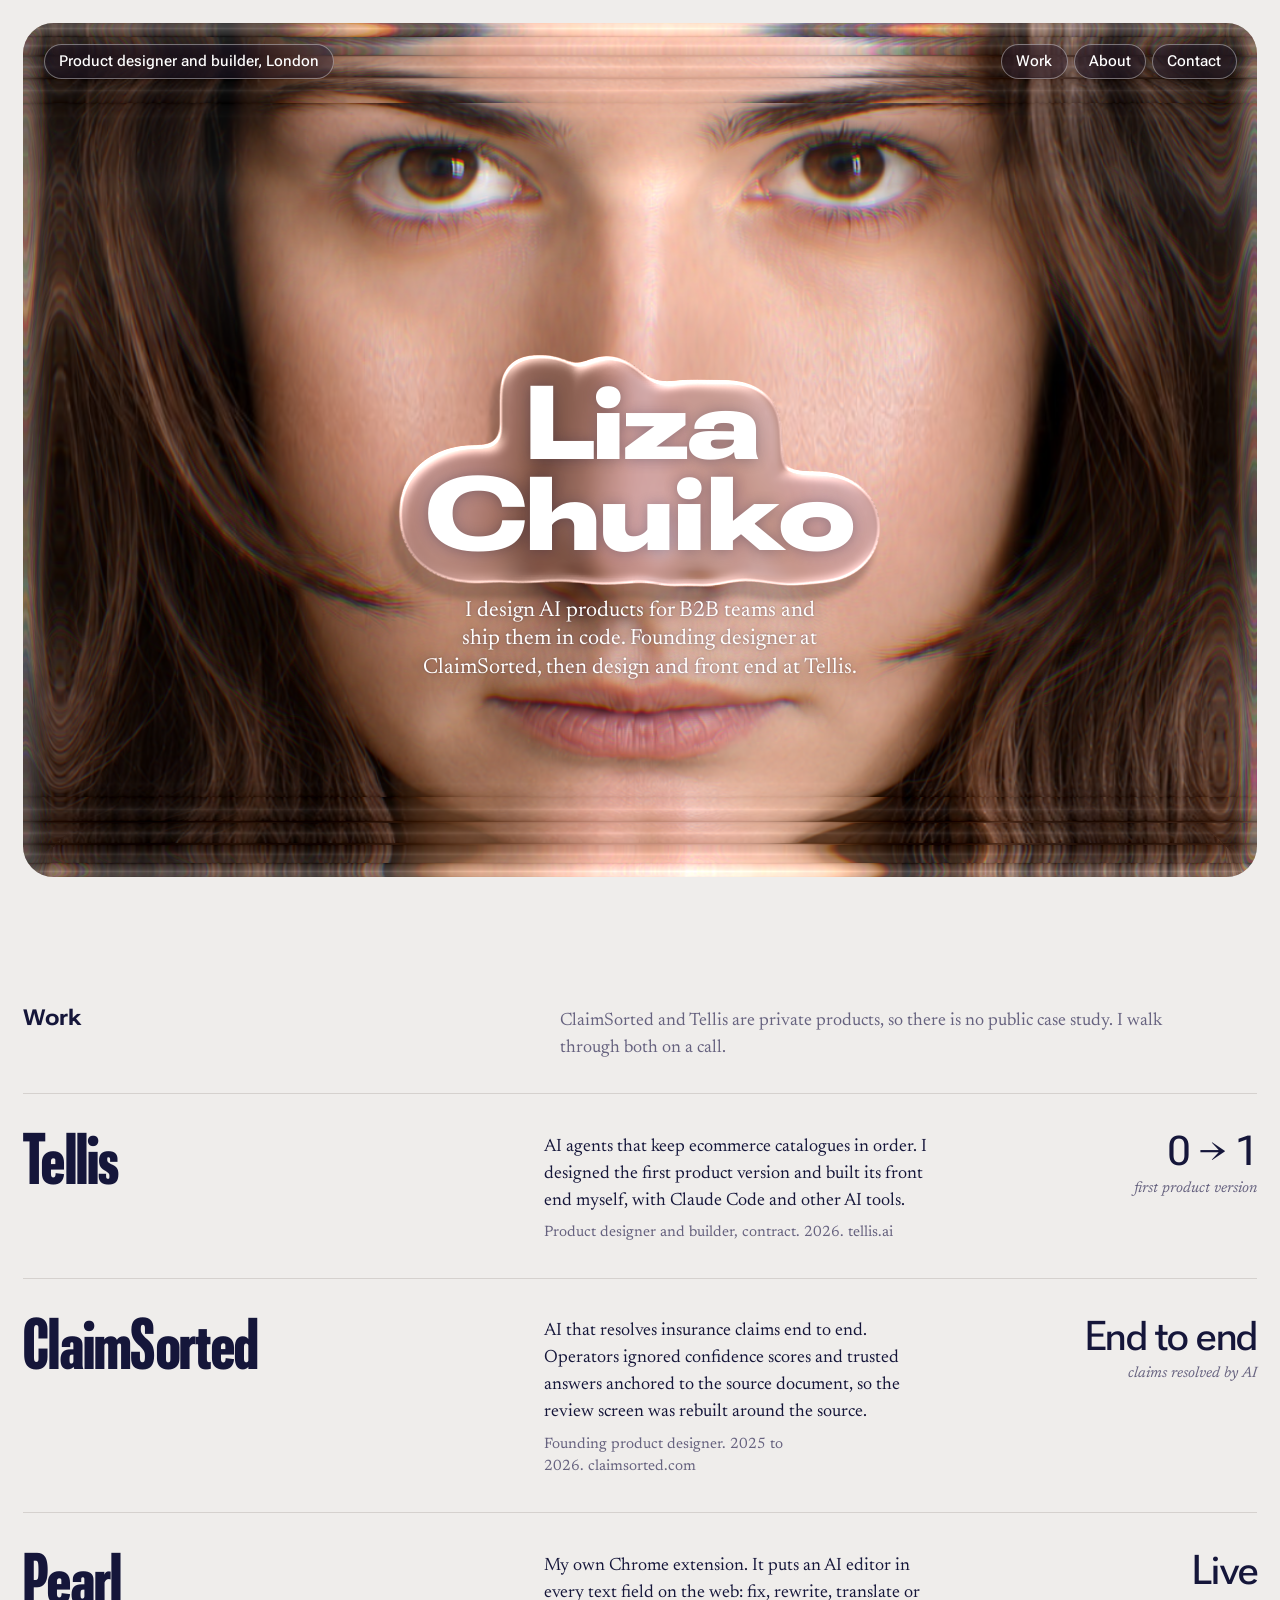
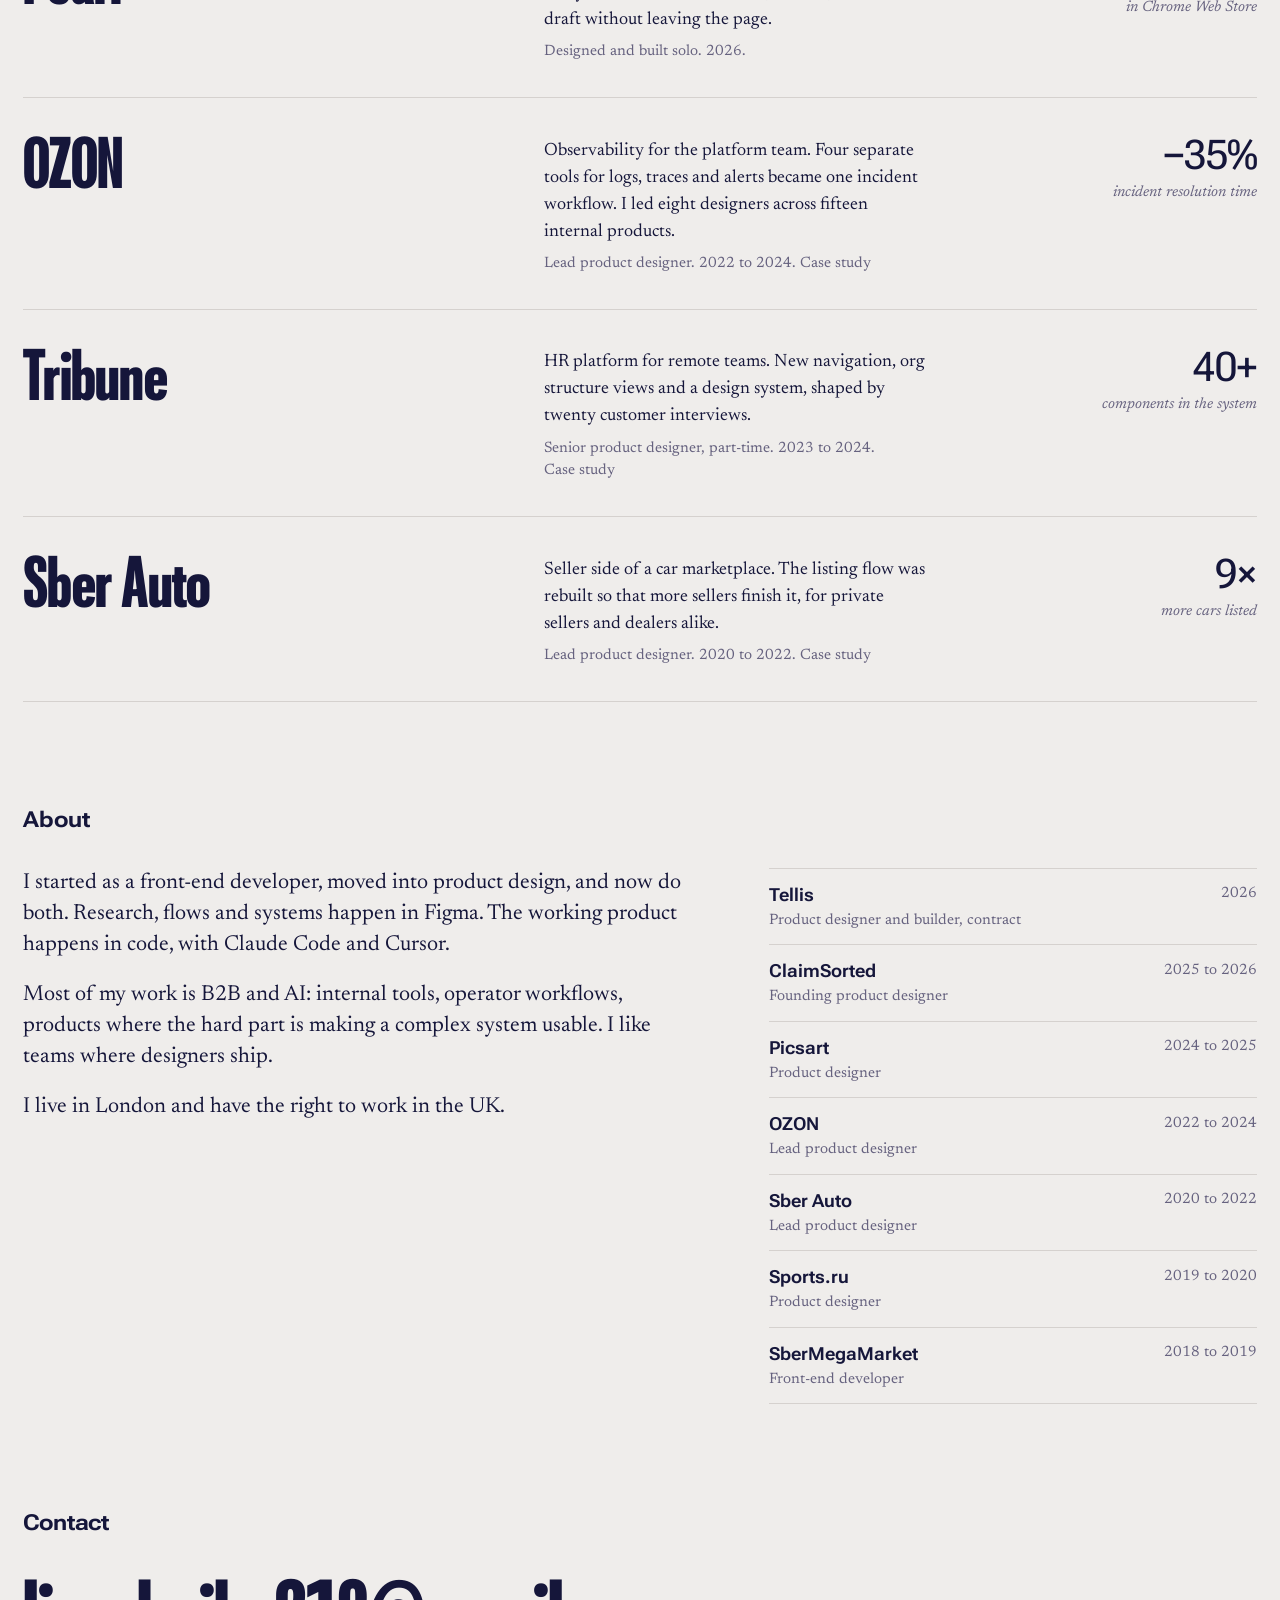
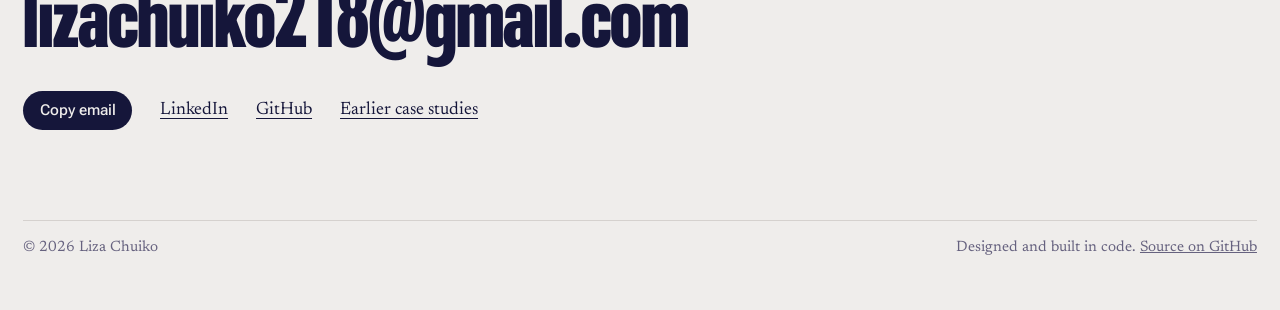
==== commit 1fdbe608: "New portfolio home: glass portrait hero, work ledger, about, contact Replace the old page with a sin" ====
--- a/index.html
+++ b/index.html
@@ -1,1057 +1,826 @@
-<!DOCTYPE html>
+<!doctype html>
 <html lang="en">
 <head>
-  <meta charset="UTF-8" />
-  <meta name="viewport" content="width=device-width, initial-scale=1.0" />
-  <title>Liza Chuiko — Product Designer & Builder</title>
-  <style>
-    *, *::before, *::after { box-sizing: border-box; margin: 0; padding: 0; }
-
-    :root {
-      --bg: #000000;
-      --fg: #ffffff;
-      --accent: #ffffff;
-      --red: #ffffff;
-      --gray: rgba(255,255,255,0.4);
-      --mid: rgba(255,255,255,0.6);
-      --border: rgba(255,255,255,0.1);
-      --mono: 'Courier New', Courier, monospace;
-      --sans: 'Helvetica Neue', Helvetica, Arial, sans-serif;
-    }
-
-  <style>
-    html { font-size: 16px; scroll-behavior: smooth; }
-    body { background: var(--bg); color: var(--fg); font-family: var(--sans); -webkit-font-smoothing: antialiased; overflow-x: hidden; }
-    a { color: inherit; text-decoration: none; }
-
-    /* ─── HEADER ─── */
-    header {
-      display: flex;
-      justify-content: space-between;
-      align-items: center;
-      padding: 22px 48px;
-      position: sticky;
-      top: 0;
-      z-index: 100;
-      background: rgba(0,0,0,0.85);
-      backdrop-filter: blur(12px);
-      -webkit-backdrop-filter: blur(12px);
-      border-bottom: 1px solid var(--border);
-    }
-
-    .logo {
-      font-size: 13px;
-      letter-spacing: 0.1em;
-      text-transform: uppercase;
-      font-weight: 700;
-      color: var(--fg);
-    }
-    .logo span { color: var(--fg); opacity: 0.5; }
-
-    nav {
-      display: flex;
-      gap: 36px;
-      font-size: 11px;
-      letter-spacing: 0.12em;
-      text-transform: uppercase;
-      font-weight: 500;
-    }
-    nav a { color: var(--gray); transition: color 0.2s; }
-    nav a:hover { color: var(--fg); }
-
-    .nav-badge {
-      display: inline-block;
-      background: var(--fg);
-      color: var(--bg);
-      font-size: 8px;
-      padding: 1px 5px;
-      border-radius: 2px;
-      vertical-align: middle;
-      margin-left: 4px;
-      letter-spacing: 0.05em;
-    }
-
-    /* ─── TICKER ─── */
-    .ticker {
-      overflow: hidden;
-      border-bottom: 1px solid var(--border);
-      padding: 11px 0;
-      white-space: nowrap;
-      background: var(--bg);
-    }
-
-    .ticker-track {
-      display: inline-flex;
-      animation: ticker 32s linear infinite;
-    }
-    .ticker-track:hover { animation-play-state: paused; }
-
-    @keyframes ticker {
-      0%   { transform: translateX(0); }
-      100% { transform: translateX(-50%); }
-    }
-
-    .ticker-item {
-      display: inline-flex;
-      align-items: center;
-      gap: 10px;
-      padding: 0 36px;
-      font-size: 11px;
-      font-family: var(--mono);
-      letter-spacing: 0.12em;
-      text-transform: uppercase;
-      color: var(--gray);
-    }
-
-    .ticker-item em { font-style: normal; color: var(--fg); }
-
-    .ticker-dot {
-      width: 3px; height: 3px;
-      border-radius: 50%;
-      background: var(--gray);
-      flex-shrink: 0;
-    }
-
-    /* ─── HERO ─── */
-    .hero {
-      padding: 100px 48px 80px;
-      display: grid;
-      grid-template-columns: 1fr auto;
-      gap: 60px;
-      align-items: end;
-      border-bottom: 1px solid var(--border);
-    }
-
-    .hero-title {
-      font-size: clamp(64px, 11vw, 160px);
-      font-weight: 800;
-      text-transform: uppercase;
-      line-height: 0.88;
-      letter-spacing: -0.04em;
-      color: var(--fg);
-    }
-    .hero-title em { font-style: normal; color: var(--fg); opacity: 0.35; }
-
-    .hero-sub {
-      margin-top: 36px;
-      font-size: 16px;
-      line-height: 1.7;
-      color: var(--mid);
-      max-width: 500px;
-    }
-    .hero-sub strong { color: var(--fg); font-weight: 600; }
-
-    .hero-tags {
-      display: flex;
-      flex-wrap: wrap;
-      gap: 8px;
-      margin-top: 28px;
-    }
-
-    .tag {
-      font-size: 10px;
-      letter-spacing: 0.1em;
-      text-transform: uppercase;
-      border: 1px solid var(--border);
-      padding: 5px 12px;
-      font-family: var(--mono);
-      color: var(--gray);
-      border-radius: 2px;
-      transition: border-color 0.2s, color 0.2s;
-    }
-    .tag:hover { border-color: var(--fg); color: var(--fg); }
-    .tag.red { border-color: rgba(255,255,255,0.3); color: var(--fg); }
-
-    .hero-right { text-align: right; }
-
-    .status-pill {
-      display: inline-flex;
-      align-items: center;
-      gap: 8px;
-      font-size: 10px;
-      letter-spacing: 0.12em;
-      text-transform: uppercase;
-      font-family: var(--mono);
-      color: var(--fg);
-      border: 1px solid var(--border);
-      padding: 8px 16px;
-      margin-bottom: 28px;
-      border-radius: 100px;
-    }
-
-    .status-dot {
-      width: 6px; height: 6px;
-      border-radius: 50%;
-      background: #4ade80;
-      animation: pulse 2.5s infinite;
-      box-shadow: 0 0 6px rgba(74,222,128,0.6);
-    }
-
-    @keyframes pulse {
-      0%, 100% { opacity: 1; }
-      50%       { opacity: 0.3; }
-    }
-
-    .hero-meta {
-      display: flex;
-      flex-direction: column;
-      gap: 18px;
-      align-items: flex-end;
-    }
-
-    .hero-meta-item { display: flex; flex-direction: column; align-items: flex-end; gap: 3px; }
-    .hero-meta-label {
-      font-size: 9px; letter-spacing: 0.18em; text-transform: uppercase;
-      color: var(--gray); font-family: var(--mono);
-    }
-    .hero-meta-value { font-size: 14px; font-weight: 500; }
-
-    /* ─── VIBE CODING ─── */
-    .vibe-section { border-bottom: 1px solid var(--border); }
-
-    .vibe-header {
-      display: grid;
-      grid-template-columns: 1fr 1fr;
-      border-bottom: 1px solid var(--border);
-    }
-
-    .vibe-header-left {
-      padding: 64px 48px 56px;
-      border-right: 1px solid var(--border);
-    }
-
-    .vibe-header-right {
-      padding: 64px 48px 56px;
-      display: flex;
-      flex-direction: column;
-      justify-content: space-between;
-    }
-
-    .vibe-eyebrow {
-      font-size: 9px;
-      letter-spacing: 0.25em;
-      text-transform: uppercase;
-      color: var(--gray);
-      font-family: var(--mono);
-      margin-bottom: 20px;
-    }
-
-    .vibe-title {
-      font-size: clamp(40px, 5.5vw, 80px);
-      font-weight: 800;
-      text-transform: uppercase;
-      letter-spacing: -0.035em;
-      line-height: 0.9;
-    }
-    .vibe-title em { font-style: normal; opacity: 0.35; }
-
-    .vibe-desc {
-      font-size: 14px;
-      line-height: 1.8;
-      color: var(--mid);
-      max-width: 420px;
-      margin-top: 24px;
-    }
-    .vibe-desc strong { color: var(--fg); }
-
-    .stack-row {
-      display: flex;
-      flex-wrap: wrap;
-      gap: 6px;
-      margin-top: 28px;
-    }
-
-    .stack-pill {
-      display: inline-flex;
-      align-items: center;
-      gap: 6px;
-      font-size: 10px;
-      letter-spacing: 0.08em;
-      font-family: var(--mono);
-      padding: 5px 11px;
-      border: 1px solid var(--border);
-      color: var(--gray);
-      border-radius: 2px;
-      transition: all 0.15s;
-      cursor: default;
-    }
-    .stack-pill:hover { border-color: var(--fg); color: var(--fg); }
-    .stack-pill .pill-dot { display: none; }
-
-    .approach-list { display: flex; flex-direction: column; }
-
-    .approach-item {
-      display: flex;
-      align-items: flex-start;
-      gap: 18px;
-      padding: 20px 0;
-      border-bottom: 1px solid var(--border);
-    }
-    .approach-item:last-child { border-bottom: none; }
-
-    .approach-num {
-      font-size: 10px;
-      font-family: var(--mono);
-      color: var(--gray);
-      letter-spacing: 0.1em;
-      flex-shrink: 0;
-      margin-top: 2px;
-    }
-
-    .approach-text strong {
-      display: block;
-      font-size: 13px;
-      font-weight: 700;
-      text-transform: uppercase;
-      letter-spacing: 0.04em;
-      margin-bottom: 4px;
-    }
-
-    .approach-text span {
-      font-size: 11px;
-      color: var(--gray);
-      line-height: 1.55;
-    }
-
-    .vibe-github-link {
-      display: inline-flex;
-      align-items: center;
-      gap: 10px;
-      margin-top: 32px;
-      font-size: 11px;
-      letter-spacing: 0.1em;
-      text-transform: uppercase;
-      font-family: var(--mono);
-      border: 1px solid var(--fg);
-      padding: 12px 20px;
-      border-radius: 2px;
-      transition: background 0.2s, color 0.2s;
-    }
-    .vibe-github-link:hover { background: var(--fg); color: var(--bg); }
-
-    /* ─── BLOG FEED ─── */
-    .blog-feed {
-      display: grid;
-      grid-template-columns: repeat(3, 1fr);
-    }
-
-    .blog-card {
-      padding: 32px;
-      border-right: 1px solid var(--border);
-      display: block;
-      position: relative;
-      transition: background 0.2s;
-    }
-    .blog-card:last-child { border-right: none; }
-    .blog-card:hover { background: rgba(255,255,255,0.04); }
-    .blog-card:hover .blog-title { opacity: 1; }
-
-    .blog-date {
-      font-size: 9px;
-      font-family: var(--mono);
-      letter-spacing: 0.15em;
-      color: var(--gray);
-      margin-bottom: 10px;
-    }
-
-    .blog-tag {
-      display: inline-block;
-      font-size: 9px;
-      font-family: var(--mono);
-      letter-spacing: 0.12em;
-      text-transform: uppercase;
-      border: 1px solid var(--border);
-      color: var(--gray);
-      padding: 2px 7px;
-      margin-bottom: 16px;
-      border-radius: 2px;
-    }
-
-    .blog-title {
-      font-size: 17px;
-      font-weight: 700;
-      text-transform: uppercase;
-      letter-spacing: -0.02em;
-      line-height: 1.1;
-      margin-bottom: 10px;
-      opacity: 0.85;
-      transition: opacity 0.2s;
-    }
-
-    .blog-desc {
-      font-size: 11px;
-      color: var(--gray);
-      line-height: 1.65;
-      padding-bottom: 32px;
-    }
-
-    .blog-arrow {
-      position: absolute;
-      bottom: 28px;
-      right: 28px;
-      font-size: 16px;
-      color: var(--gray);
-    }
-
-    /* ─── SECTION HEADER ─── */
-    .section-header {
-      display: flex;
-      justify-content: space-between;
-      align-items: baseline;
-      padding: 20px 48px;
-      border-bottom: 1px solid var(--border);
-    }
-
-    .section-label {
-      font-size: 9px;
-      letter-spacing: 0.25em;
-      text-transform: uppercase;
-      color: var(--gray);
-      font-family: var(--mono);
-    }
-
-    .section-note {
-      font-size: 9px;
-      color: var(--gray);
-      font-family: var(--mono);
-      letter-spacing: 0.08em;
-    }
-
-    /* ─── PROJECTS GRID ─── */
-    .projects {
-      display: grid;
-      grid-template-columns: repeat(2, 1fr);
-      border-bottom: 1px solid var(--border);
-    }
-
-    .project-card {
-      border-right: 1px solid var(--border);
-      border-bottom: 1px solid var(--border);
-      display: block;
-      position: relative;
-      overflow: hidden;
-      cursor: pointer;
-    }
-    .project-card:nth-child(2n) { border-right: none; }
-    .project-card:nth-last-child(-n+2) { border-bottom: none; }
-
-    .project-thumb {
-      width: 100%;
-      aspect-ratio: 16 / 9;
-      overflow: hidden;
-      position: relative;
-    }
-
-    .project-thumb img {
-      width: 100%; height: 100%; object-fit: cover; display: block;
-      filter: grayscale(20%) brightness(0.85);
-      transition: transform 0.7s cubic-bezier(0.25,0.46,0.45,0.94), filter 0.4s;
-    }
-    .project-card:hover .project-thumb img { transform: scale(1.04); filter: grayscale(0%) brightness(1); }
-
-    .project-thumb-placeholder {
-      width: 100%; height: 100%;
-      display: flex; align-items: center; justify-content: center;
-      font-family: var(--mono); font-size: 11px; letter-spacing: 0.2em;
-      color: rgba(255,255,255,0.1);
-      text-transform: uppercase;
-    }
-
-    .thumb-ozon      { background: #0c1118; }
-    .thumb-tribune   { background: #080f18; }
-    .thumb-sber      { background: #080f08; }
-    .thumb-postomates{ background: #120808; }
-
-    .project-number {
-      position: absolute; top: 18px; left: 20px;
-      font-size: 10px; font-family: var(--mono);
-      color: rgba(255,255,255,0.2); letter-spacing: 0.1em;
-    }
-
-    .project-info {
-      padding: 24px 28px 28px;
-      border-top: 1px solid var(--border);
-      background: var(--bg);
-      position: relative;
-    }
-
-    .project-meta-row {
-      display: flex; justify-content: space-between; align-items: center; margin-bottom: 12px;
-    }
-
-    .project-tags { display: flex; gap: 5px; flex-wrap: wrap; }
-
-    .project-tag {
-      font-size: 9px; letter-spacing: 0.1em; text-transform: uppercase;
-      color: var(--gray); font-family: var(--mono);
-      border: 1px solid var(--border); padding: 2px 7px;
-      border-radius: 2px;
-    }
-
-    .project-year { font-size: 10px; color: var(--gray); font-family: var(--mono); letter-spacing: 0.08em; }
-
-    .project-name {
-      font-size: clamp(18px, 2vw, 26px);
-      font-weight: 800;
-      text-transform: uppercase;
-      letter-spacing: -0.02em;
-      line-height: 1;
-      margin-bottom: 10px;
-      transition: opacity 0.2s;
-    }
-    .project-card:hover .project-name { opacity: 0.7; }
-
-    .project-desc { font-size: 12px; color: var(--gray); line-height: 1.65; }
-
-    .project-metrics {
-      display: flex; gap: 28px; margin-top: 16px; padding-top: 16px;
-      border-top: 1px solid var(--border); flex-wrap: wrap;
-    }
-
-    .metric { display: flex; flex-direction: column; gap: 3px; }
-
-    .metric-value {
-      font-size: 22px; font-weight: 800; letter-spacing: -0.03em;
-    }
-
-    .metric-label {
-      font-size: 9px; letter-spacing: 0.12em; text-transform: uppercase;
-      color: var(--gray); font-family: var(--mono);
-    }
-
-    .project-arrow {
-      position: absolute; top: 24px; right: 24px;
-      width: 32px; height: 32px;
-      border: 1px solid var(--border); border-radius: 50%;
-      display: flex; align-items: center; justify-content: center; font-size: 13px;
-      color: var(--gray);
-      transition: background 0.2s, border-color 0.2s, color 0.2s;
-    }
-    .project-card:hover .project-arrow { background: var(--fg); border-color: var(--fg); color: var(--bg); }
-
-    /* ─── ABOUT ─── */
-    .about {
-      display: grid;
-      grid-template-columns: 1fr 1fr;
-      border-bottom: 1px solid var(--border);
-    }
-
-    .about-text {
-      padding: 72px 48px;
-      border-right: 1px solid var(--border);
-    }
-
-    .about-text h2 {
-      font-size: clamp(44px, 6vw, 88px);
-      font-weight: 800;
-      text-transform: uppercase;
-      letter-spacing: -0.035em;
-      line-height: 0.9;
-      margin-bottom: 32px;
-    }
-    .about-text h2 em { font-style: normal; opacity: 0.35; }
-
-    .about-text p {
-      font-size: 14px; line-height: 1.85; color: var(--mid);
-      margin-bottom: 16px; max-width: 460px;
-    }
-    .about-text p strong { color: var(--fg); font-weight: 600; }
-
-    .visa-badge {
-      display: inline-flex; align-items: center; gap: 8px;
-      border: 1px solid var(--border); padding: 8px 14px;
-      font-size: 10px; letter-spacing: 0.1em; text-transform: uppercase;
-      font-family: var(--mono); margin-top: 20px; border-radius: 2px;
-    }
-
-    .about-right { padding: 72px 48px; }
-
-    .exp-group-title {
-      font-size: 9px; letter-spacing: 0.25em; text-transform: uppercase;
-      color: var(--gray); font-family: var(--mono); margin-bottom: 20px;
-      padding-bottom: 10px; border-bottom: 1px solid var(--border);
-    }
-
-    .exp-item {
-      display: grid; grid-template-columns: 1fr auto; gap: 8px;
-      padding: 16px 0; border-bottom: 1px solid var(--border);
-    }
-    .exp-item:last-child { border-bottom: none; }
-
-    .exp-company {
-      font-size: 15px; font-weight: 700;
-      text-transform: uppercase; letter-spacing: -0.01em;
-    }
-    .exp-role  { font-size: 11px; color: var(--gray); margin-top: 3px; }
-    .exp-period { font-size: 10px; font-family: var(--mono); color: var(--gray); text-align: right; white-space: nowrap; }
-    .exp-type  { font-size: 8px; letter-spacing: 0.1em; text-transform: uppercase; font-family: var(--mono); color: var(--gray); margin-top: 3px; opacity: 0.6; }
-
-    /* ─── FOOTER ─── */
-    footer {
-      display: grid; grid-template-columns: 1fr auto;
-      gap: 40px; align-items: end; padding: 80px 48px 60px;
-    }
-
-    .footer-cta-label {
-      font-size: 9px; letter-spacing: 0.25em; text-transform: uppercase;
-      color: var(--gray); font-family: var(--mono); margin-bottom: 20px;
-    }
-
-    .footer-cta {
-      font-size: clamp(36px, 6vw, 88px); font-weight: 800;
-      text-transform: uppercase; letter-spacing: -0.035em; line-height: 0.92;
-    }
-
-    .footer-cta a {
-      color: var(--fg);
-      border-bottom: 2px solid rgba(255,255,255,0.3);
-      padding-bottom: 3px;
-      transition: border-color 0.2s;
-    }
-    .footer-cta a:hover { border-color: var(--fg); }
-
-    .footer-right { display: flex; flex-direction: column; align-items: flex-end; gap: 12px; }
-    .footer-links { display: flex; flex-direction: column; align-items: flex-end; gap: 10px; }
-    .footer-links a {
-      font-size: 11px; letter-spacing: 0.12em; text-transform: uppercase;
-      color: var(--gray); font-family: var(--mono); transition: color 0.2s;
-    }
-    .footer-links a:hover { color: var(--fg); }
-    .footer-copy { font-size: 9px; color: var(--border); font-family: var(--mono); margin-top: 6px; }
-
-    /* ─── RESPONSIVE ─── */
-    @media (max-width: 768px) {
-      header { padding: 18px 20px; }
-      nav { gap: 20px; }
-      .hero { grid-template-columns: 1fr; padding: 60px 24px 48px; }
-      .hero-right { text-align: left; }
-      .hero-meta { align-items: flex-start; flex-direction: row; flex-wrap: wrap; gap: 20px; }
-      .hero-meta-item { align-items: flex-start; }
-      .section-header { padding: 16px 24px; }
-      .vibe-header { grid-template-columns: 1fr; }
-      .vibe-header-left { border-right: none; border-bottom: 1px solid var(--border); padding: 40px 24px; }
-      .vibe-header-right { padding: 40px 24px; }
-      .blog-feed { grid-template-columns: 1fr; }
-      .blog-card { border-right: none; border-bottom: 1px solid var(--border); }
-      .projects { grid-template-columns: 1fr; }
-      .project-card:nth-child(2n) { border-right: none; }
-      .project-info { padding: 20px 24px 24px; }
-      .about { grid-template-columns: 1fr; }
-      .about-text { border-right: none; border-bottom: 1px solid var(--border); padding: 48px 24px; }
-      .about-right { padding: 48px 24px; }
-      footer { grid-template-columns: 1fr; padding: 48px 24px; }
-      .footer-right { align-items: flex-start; }
-    }
-  </style>
+<meta charset="utf-8">
+<meta name="viewport" content="width=device-width, initial-scale=1, viewport-fit=cover">
+<title>Liza Chuiko Portfolio</title>
+<meta name="description" content="Liza Chuiko, product designer and builder in London. AI products for B2B teams, designed and shipped in code.">
+<link rel="preconnect" href="https://fonts.googleapis.com">
+<link rel="preconnect" href="https://fonts.gstatic.com" crossorigin>
+<link rel="stylesheet" href="https://fonts.googleapis.com/css2?family=Newsreader:ital,opsz,wght@0,6..72,300..700;1,6..72,300..700&family=Roboto+Flex:opsz,wdth,wght@8..144,25..151,100..1000&display=swap">
+<style>
+  /* Layout: one inset slab of liquid glass holds the portrait and the name;
+     below it the work is a ledger of wide rows whose type stretches the way the face does. */
+  :root {
+    --paper: #EFEDEB;
+    --ink: #15163A;
+    --mute: #66627F;
+    --line: #D5D1CE;
+    --signal: #3B2BFF;
+    --on-glass: #FFFFFF;
+    --glass-tint: rgba(21, 22, 58, 0.30);
+    --glass-edge: rgba(255, 255, 255, 0.38);
+    --plate: #15163A;
+    --plate-alpha: 0.36;
+
+    --display: "Roboto Flex", "Arial Black", "Helvetica Neue", Arial, sans-serif;
+    --text: "Newsreader", "Iowan Old Style", Georgia, serif;
+
+    --gutter: clamp(16px, 1.8vw, 28px);
+    --pad-l: max(var(--gutter), env(safe-area-inset-left, 0px));
+    --pad-r: max(var(--gutter), env(safe-area-inset-right, 0px));
+    --step-0: 15px;
+    --step-1: 18px;
+    --step-2: clamp(20px, 1.7vw, 25px);
+    color-scheme: light;
+  }
+
+  *, *::before, *::after { box-sizing: border-box; }
+  [hidden] { display: none !important; }
+  html { scroll-behavior: smooth; }
+  body {
+    margin: 0;
+    background: var(--paper);
+    color: var(--ink);
+    font-family: var(--text);
+    font-size: var(--step-1);
+    line-height: 1.5;
+    -webkit-font-smoothing: antialiased;
+    overflow-x: hidden;
+  }
+  a { color: inherit; }
+  :focus-visible { outline: 2px solid var(--signal); outline-offset: 3px; border-radius: 4px; }
+  .hero :focus-visible { outline-color: var(--on-glass); }
+
+  .wrap {
+    padding-left: var(--pad-l);
+    padding-right: var(--pad-r);
+  }
+
+  /* ───── Hero: the glass slab ───── */
+  .hero-wrap { position: relative; padding-block: var(--gutter); }
+  .hero {
+    position: relative;
+    height: min(calc(100svh - 2 * var(--gutter)), 105vw);
+    min-height: min(540px, 105vw);
+    border-radius: clamp(20px, 2.4vw, 36px);
+    overflow: hidden;
+    background: #CFC8C1;
+    color: var(--on-glass);
+    isolation: isolate;
+  }
+  .hero__glass, .hero__still {
+    position: absolute; inset: 0;
+    width: 100%; height: 100%;
+    display: block;
+    z-index: -1;
+  }
+  .hero__still { object-fit: cover; }
+  .hero__top {
+    position: absolute; inset: 0 0 auto 0;
+    display: flex; justify-content: space-between; align-items: flex-start;
+    flex-wrap: wrap; gap: 8px;
+    padding: clamp(14px, 1.6vw, 24px);
+  }
+  .hero__nav { display: flex; gap: 6px; }
+  .chip {
+    display: inline-block;
+    margin: 0;
+    padding: 0.5em 0.95em 0.52em;
+    border-radius: 999px;
+    border: 1px solid var(--glass-edge);
+    background: var(--glass-tint);
+    -webkit-backdrop-filter: blur(14px) saturate(1.3);
+    backdrop-filter: blur(14px) saturate(1.3);
+    color: var(--on-glass);
+    font-family: var(--display);
+    font-size: var(--step-0);
+    font-variation-settings: "wdth" 104, "wght" 480;
+    line-height: 1.2;
+    text-decoration: none;
+    transition: background-color 0.2s;
+  }
+  a.chip:hover { background: rgba(21, 22, 58, 0.55); }
+
+  .hero__foot {
+    position: absolute;
+    inset: var(--gutter) var(--pad-r) var(--gutter) var(--pad-l);
+    padding: clamp(64px, 6vw, 96px) clamp(14px, 1.6vw, 24px) clamp(28px, 4vw, 64px);
+    display: flex; flex-direction: column; align-items: center; justify-content: center;
+    gap: clamp(16px, 1.9vw, 30px);
+    text-align: center;
+    translate: 0 8%;                 /* sit on the nose, below the eyes */
+    color: var(--on-glass);
+    pointer-events: none;
+  }
+  .hero__intro {
+    margin: 0;
+    max-width: 21em;
+    font-size: var(--step-2);
+    line-height: 1.32;
+    text-wrap: balance;
+    text-shadow: 0 1px 16px rgba(21, 22, 58, 0.5), 0 0 3px rgba(21, 22, 58, 0.3);
+  }
+  .hero__name {
+    position: relative; isolation: isolate;
+    margin: 0;
+    display: grid; justify-items: center;
+    white-space: nowrap;
+    font-family: var(--display);
+    font-size: 6vw;
+    font-weight: 800;
+    font-variation-settings: "wdth" 151, "wght" 820, "opsz" 144;
+    letter-spacing: -0.025em;
+    line-height: 0.88;
+  }
+  .hero__name span { display: block; }
+  /* the plate: the same two words, swollen into one soft shape behind the name */
+  .hero__name .hero__plate {
+    position: absolute; inset: 0; z-index: -1;
+    display: grid; justify-items: center;
+    color: var(--plate);
+    opacity: var(--plate-alpha);
+    filter: url(#plate-goo);
+  }
+  .glass-on .hero__plate { display: none; }
+  .glass-on .hero__name { text-shadow: 0 1px 14px rgba(21, 22, 58, 0.30); }
+  .glass-on .hero__intro { margin-top: 0.55em; }       /* clear of the plate's lower edge */
+  .hero__note { position: absolute; right: clamp(14px, 1.6vw, 24px); top: clamp(64px, 6vw, 84px); max-width: 14em; }
+  @media (max-width: 760px) { .hero__note { top: 112px; right: auto; left: clamp(14px, 1.6vw, 24px); } }
+
+  /* ───── Work ledger ───── */
+  .section { padding-block: clamp(56px, 8vw, 128px) 0; }
+  .section__head {
+    display: grid; grid-template-columns: minmax(0, 5fr) minmax(0, 7fr);
+    gap: 12px clamp(16px, 3vw, 48px);
+    align-items: baseline;
+    padding-bottom: clamp(20px, 2.4vw, 36px);
+  }
+  h2 {
+    margin: 0;
+    font-family: var(--display);
+    font-size: var(--step-2);
+    font-variation-settings: "wdth" 130, "wght" 700;
+    letter-spacing: -0.005em;
+  }
+  .section__head p { margin: 0; color: var(--mute); max-width: 34em; text-wrap: pretty; }
+
+  .ledger { list-style: none; margin: 0; padding: 0; border-top: 1px solid var(--line); }
+  .job {
+    display: grid;
+    grid-template-columns: minmax(0, 5fr) minmax(0, 4fr) minmax(0, 3fr);
+    gap: 10px clamp(16px, 3vw, 48px);
+    align-items: start;
+    padding-block: clamp(20px, 2.6vw, 38px);
+    border-bottom: 1px solid var(--line);
+    text-decoration: none;
+  }
+  .job__name {
+    font-family: var(--display);
+    font-size: clamp(40px, 5.6vw, 88px);
+    line-height: 0.92;
+    letter-spacing: -0.01em;
+    font-variation-settings: "wdth" 38, "wght" 640, "opsz" 144;
+    transition: font-variation-settings 0.6s cubic-bezier(0.2, 0.9, 0.25, 1.12), color 0.25s;
+    white-space: nowrap;
+  }
+  .job:hover .job__name,
+  .job:focus-visible .job__name {
+    font-variation-settings: "wdth" 112, "wght" 780, "opsz" 144;
+    color: var(--signal);
+  }
+  .job__what { min-width: 0; padding-top: 0.35em; }
+  .job__what p { margin: 0; text-wrap: pretty; max-width: 30em; }
+  .job__meta { color: var(--mute); font-size: var(--step-0); margin-top: 0.5em !important; }
+  .job__fig { min-width: 0; text-align: right; padding-top: 0.2em; }
+  .job__num {
+    display: block;
+    font-family: var(--display);
+    font-size: clamp(26px, 3.2vw, 50px);
+    line-height: 1;
+    font-variation-settings: "wdth" 110, "wght" 520, "opsz" 144;
+    font-variant-numeric: tabular-nums;
+    letter-spacing: -0.02em;
+    white-space: nowrap;
+  }
+  .job__label { display: block; margin-top: 0.4em; color: var(--mute); font-size: var(--step-0); font-style: italic; }
+
+  /* ───── About ───── */
+  .about {
+    display: grid; grid-template-columns: minmax(0, 7fr) minmax(0, 5fr);
+    gap: 40px clamp(24px, 5vw, 96px);
+    align-items: start;
+  }
+  .about__text p { margin: 0 0 0.9em; font-size: var(--step-2); line-height: 1.42; max-width: 31em; text-wrap: pretty; }
+  .cv { margin: 0; border-top: 1px solid var(--line); }
+  .cv div {
+    display: grid; grid-template-columns: minmax(0, 1fr) auto; gap: 2px 16px;
+    padding-block: 12px; border-bottom: 1px solid var(--line);
+  }
+  .cv dt { font-family: var(--display); font-variation-settings: "wdth" 112, "wght" 640; font-size: var(--step-1); grid-column: 1; }
+  .cv dd { margin: 0; color: var(--mute); font-size: var(--step-0); }
+  .cv dd.years { grid-column: 2; grid-row: 1; font-variant-numeric: tabular-nums; align-self: center; }
+  .cv dd.role { grid-column: 1 / -1; }
+
+  /* ───── Contact ───── */
+  .contact { padding-bottom: clamp(32px, 4vw, 56px); }
+  .contact__mail {
+    display: block;
+    margin: 0;
+    font-family: var(--display);
+    font-size: clamp(30px, 7.4vw, 124px);
+    line-height: 0.95;
+    letter-spacing: -0.01em;
+    font-variation-settings: "wdth" 36, "wght" 640, "opsz" 144;
+    text-decoration: none;
+    overflow-wrap: anywhere;
+    transition: font-variation-settings 0.6s cubic-bezier(0.2, 0.9, 0.25, 1.12), color 0.25s;
+  }
+  a.contact__mail:hover { font-variation-settings: "wdth" 52, "wght" 760, "opsz" 144; color: var(--signal); }
+  .contact__row {
+    display: flex; flex-wrap: wrap; gap: 10px 28px; align-items: center;
+    margin-top: clamp(20px, 2.4vw, 32px);
+  }
+  .contact__row a { text-underline-offset: 0.2em; text-decoration-thickness: 1px; }
+  .contact__row a:hover { color: var(--signal); }
+  .copy {
+    font: inherit; font-family: var(--display); font-size: var(--step-0);
+    font-variation-settings: "wdth" 104, "wght" 520;
+    color: var(--paper); background: var(--ink);
+    border: 0; border-radius: 999px; padding: 0.55em 1.1em 0.57em; cursor: pointer;
+  }
+  .copy:hover { background: var(--signal); }
+  .foot {
+    display: flex; flex-wrap: wrap; justify-content: space-between; gap: 8px 24px;
+    margin-top: clamp(48px, 7vw, 104px);
+    padding-top: 16px; border-top: 1px solid var(--line);
+    color: var(--mute); font-size: var(--step-0);
+  }
+
+  @media (max-width: 760px) {
+    .hero { height: auto; min-height: 0; aspect-ratio: 4 / 5; max-height: calc(100svh - 2 * var(--gutter)); }
+    .hero__foot { padding-top: 104px; padding-bottom: 20px; gap: 14px; translate: 0 6%; }
+    .hero__intro { max-width: 17em; font-size: 17px; line-height: 1.3; }
+    .section__head, .about { grid-template-columns: minmax(0, 1fr); }
+    .job { grid-template-columns: minmax(0, 1fr); }
+    .job__name { font-size: clamp(44px, 15vw, 76px); }
+    .job:hover .job__name, .job:focus-visible .job__name { font-variation-settings: "wdth" 70, "wght" 760, "opsz" 144; }
+    .job__fig { text-align: left; display: flex; align-items: baseline; gap: 12px; flex-wrap: wrap; }
+    .job__label { margin-top: 0; }
+  }
+  @media (prefers-reduced-motion: reduce) {
+    html { scroll-behavior: auto; }
+    .job__name, .contact__mail { transition: none; }
+  }
+</style>
 </head>
 <body>
 
-  <!-- HEADER -->
-  <header>
-    <div class="logo">Liza <span>Chuiko</span></div>
-    <nav>
-      <a href="#work">Work</a>
-      <a href="#vibe">Vibe <span class="nav-badge">code</span></a>
-      <a href="#about">About</a>
-      <a href="#contact">Contact</a>
-    </nav>
+<svg width="0" height="0" style="position:absolute" aria-hidden="true" focusable="false">
+  <defs>
+    <filter id="plate-goo" x="-30%" y="-45%" width="160%" height="190%" color-interpolation-filters="sRGB">
+      <feGaussianBlur in="SourceGraphic" stdDeviation="16"/>
+      <feColorMatrix values="1 0 0 0 0  0 1 0 0 0  0 0 1 0 0  0 0 0 30 -3"/>
+    </filter>
+  </defs>
+</svg>
+
+<div class="wrap hero-wrap">
+  <header class="hero" id="top" data-photo="liza.jpg" data-focus="0.5 0.57" data-zoom="1.45" data-keep="0.46">
+    <canvas class="hero__glass" aria-hidden="true"></canvas>
+
+    <div class="hero__top">
+      <p class="chip">Product designer and builder, London</p>
+      <nav class="hero__nav" aria-label="Sections">
+        <a class="chip" href="#work">Work</a>
+        <a class="chip" href="#about">About</a>
+        <a class="chip" href="#contact">Contact</a>
+      </nav>
+    </div>
+
+    <p class="chip hero__note" hidden>Placeholder portrait. Your photo goes here.</p>
   </header>
 
-  <!-- TICKER -->
-  <div class="ticker">
-    <div class="ticker-track">
-      <span class="ticker-item"><span class="ticker-dot"></span>Claude <em>Sonnet 4.6</em></span>
-      <span class="ticker-item"><span class="ticker-dot"></span>Cursor IDE</span>
-      <span class="ticker-item"><span class="ticker-dot"></span>MCP <em>Prototyping</em></span>
-      <span class="ticker-item"><span class="ticker-dot"></span>Vibe Coding</span>
-      <span class="ticker-item"><span class="ticker-dot"></span>GitHub Pages</span>
-      <span class="ticker-item"><span class="ticker-dot"></span>Figma <em>→</em> Code</span>
-      <span class="ticker-item"><span class="ticker-dot"></span>HTML / CSS / JS</span>
-      <span class="ticker-item"><span class="ticker-dot"></span>Building in <em>Public</em></span>
-      <span class="ticker-item"><span class="ticker-dot"></span>Design <em>×</em> Engineering</span>
-      <!-- duplicate for seamless loop -->
-      <span class="ticker-item"><span class="ticker-dot"></span>Claude <em>Sonnet 4.6</em></span>
-      <span class="ticker-item"><span class="ticker-dot"></span>Cursor IDE</span>
-      <span class="ticker-item"><span class="ticker-dot"></span>MCP <em>Prototyping</em></span>
-      <span class="ticker-item"><span class="ticker-dot"></span>Vibe Coding</span>
-      <span class="ticker-item"><span class="ticker-dot"></span>GitHub Pages</span>
-      <span class="ticker-item"><span class="ticker-dot"></span>Figma <em>→</em> Code</span>
-      <span class="ticker-item"><span class="ticker-dot"></span>HTML / CSS / JS</span>
-      <span class="ticker-item"><span class="ticker-dot"></span>Building in <em>Public</em></span>
-      <span class="ticker-item"><span class="ticker-dot"></span>Design <em>×</em> Engineering</span>
+  <div class="hero__foot">
+    <h1 class="hero__name"><span class="hero__plate" aria-hidden="true"><span>Liza</span><span>Chuiko</span></span><span>Liza</span><span>Chuiko</span></h1>
+    <p class="hero__intro">I design AI products for B2B teams and ship them in code. Founding designer at ClaimSorted, then design and front end at Tellis.</p>
+  </div>
+</div>
+
+<main class="wrap">
+  <section class="section" id="work" aria-labelledby="work-h">
+    <div class="section__head">
+      <h2 id="work-h">Work</h2>
+      <p>ClaimSorted and Tellis are private products, so there is no public case study. I walk through both on a call.</p>
     </div>
-  </div>
-
-  <!-- HERO -->
-  <section class="hero">
-    <div class="hero-left">
-      <h1 class="hero-title">Product<br>Designer<br><em>&amp; Builder</em></h1>
-      <p class="hero-sub">
-        I design <strong>AI-powered B2B products</strong> from zero to scale — interfaces, systems, workflows, internal tools. Now building my own stuff in code and shipping it to the web.
-      </p>
-      <div class="hero-tags">
-        <span class="tag">B2B &amp; SaaS</span>
-        <span class="tag">AI Products</span>
-        <span class="tag">Design Systems</span>
-        <span class="tag">Figma → Code</span>
-        <span class="tag red">100+ mentees</span>
+
+    <ul class="ledger">
+      <li><a class="job" href="https://tellis.ai/" target="_blank" rel="noopener">
+        <span class="job__name">Tellis</span>
+        <span class="job__what">
+          <p>AI agents that keep ecommerce catalogues in order. I designed the first product version and built its front end myself, with Claude Code and other AI tools.</p>
+          <p class="job__meta">Product designer and builder, contract. 2026. tellis.ai</p>
+        </span>
+        <span class="job__fig"><span class="job__num">0 → 1</span><span class="job__label">first product version</span></span>
+      </a></li>
+
+      <li><a class="job" href="https://claimsorted.com/" target="_blank" rel="noopener">
+        <span class="job__name">ClaimSorted</span>
+        <span class="job__what">
+          <p>AI that resolves insurance claims end to end. Operators ignored confidence scores and trusted answers anchored to the source document, so the review screen was rebuilt around the source.</p>
+          <p class="job__meta">Founding product designer. 2025 to 2026. claimsorted.com</p>
+        </span>
+        <span class="job__fig"><span class="job__num">End to end</span><span class="job__label">claims resolved by AI</span></span>
+      </a></li>
+
+      <li><a class="job" href="https://chromewebstore.google.com/detail/bennnfghbaeajmjgnlncboleealmkgfk" target="_blank" rel="noopener">
+        <span class="job__name">Pearl</span>
+        <span class="job__what">
+          <p>My own Chrome extension. It puts an AI editor in every text field on the web: fix, rewrite, translate or draft without leaving the page.</p>
+          <p class="job__meta">Designed and built solo. 2026.</p>
+        </span>
+        <span class="job__fig"><span class="job__num">Live</span><span class="job__label">in Chrome Web Store</span></span>
+      </a></li>
+
+      <li><a class="job" href="https://liza-chuiko-design.webflow.io/case-ozon" target="_blank" rel="noopener">
+        <span class="job__name">OZON</span>
+        <span class="job__what">
+          <p>Observability for the platform team. Four separate tools for logs, traces and alerts became one incident workflow. I led eight designers across fifteen internal products.</p>
+          <p class="job__meta">Lead product designer. 2022 to 2024. Case study</p>
+        </span>
+        <span class="job__fig"><span class="job__num">−35%</span><span class="job__label">incident resolution time</span></span>
+      </a></li>
+
+      <li><a class="job" href="https://liza-chuiko-design.webflow.io/case-tribune" target="_blank" rel="noopener">
+        <span class="job__name">Tribune</span>
+        <span class="job__what">
+          <p>HR platform for remote teams. New navigation, org structure views and a design system, shaped by twenty customer interviews.</p>
+          <p class="job__meta">Senior product designer, part-time. 2023 to 2024. Case study</p>
+        </span>
+        <span class="job__fig"><span class="job__num">40+</span><span class="job__label">components in the system</span></span>
+      </a></li>
+
+      <li><a class="job" href="https://liza-chuiko-design.webflow.io/case-sberauto" target="_blank" rel="noopener">
+        <span class="job__name">Sber Auto</span>
+        <span class="job__what">
+          <p>Seller side of a car marketplace. The listing flow was rebuilt so that more sellers finish it, for private sellers and dealers alike.</p>
+          <p class="job__meta">Lead product designer. 2020 to 2022. Case study</p>
+        </span>
+        <span class="job__fig"><span class="job__num">9×</span><span class="job__label">more cars listed</span></span>
+      </a></li>
+    </ul>
+  </section>
+
+  <section class="section" id="about" aria-labelledby="about-h">
+    <div class="section__head">
+      <h2 id="about-h">About</h2>
+    </div>
+    <div class="about">
+      <div class="about__text">
+        <p>I started as a front-end developer, moved into product design, and now do both. Research, flows and systems happen in Figma. The working product happens in code, with Claude Code and Cursor.</p>
+        <p>Most of my work is B2B and AI: internal tools, operator workflows, products where the hard part is making a complex system usable. I like teams where designers ship.</p>
+        <p>I live in London and have the right to work in the UK.</p>
       </div>
-    </div>
-    <div class="hero-right">
-      <div class="status-pill">
-        <span class="status-dot"></span>
-        Open to work
-      </div>
-      <div class="hero-meta">
-        <div class="hero-meta-item">
-          <span class="hero-meta-label">Location</span>
-          <span class="hero-meta-value">London, UK</span>
-        </div>
-        <div class="hero-meta-item">
-          <span class="hero-meta-label">Visa</span>
-          <span class="hero-meta-value">Global Talent</span>
-        </div>
-        <div class="hero-meta-item">
-          <span class="hero-meta-label">Experience</span>
-          <span class="hero-meta-value">7+ years</span>
-        </div>
-      </div>
+      <dl class="cv">
+        <div><dt>Tellis</dt><dd class="years">2026</dd><dd class="role">Product designer and builder, contract</dd></div>
+        <div><dt>ClaimSorted</dt><dd class="years">2025 to 2026</dd><dd class="role">Founding product designer</dd></div>
+        <div><dt>Picsart</dt><dd class="years">2024 to 2025</dd><dd class="role">Product designer</dd></div>
+        <div><dt>OZON</dt><dd class="years">2022 to 2024</dd><dd class="role">Lead product designer</dd></div>
+        <div><dt>Sber Auto</dt><dd class="years">2020 to 2022</dd><dd class="role">Lead product designer</dd></div>
+        <div><dt>Sports.ru</dt><dd class="years">2019 to 2020</dd><dd class="role">Product designer</dd></div>
+        <div><dt>SberMegaMarket</dt><dd class="years">2018 to 2019</dd><dd class="role">Front-end developer</dd></div>
+      </dl>
     </div>
   </section>
 
-  <!-- ─── VIBE CODING ─── -->
-  <div id="vibe" class="vibe-section">
-
-    <div class="vibe-header">
-      <div class="vibe-header-left">
-        <div class="vibe-eyebrow">New chapter — 2025</div>
-        <h2 class="vibe-title">Vibe<br><em>Coding</em><br>Era</h2>
-        <p class="vibe-desc">
-          I'm a designer who learned to <strong>build in code</strong>. Using Claude, Cursor, and MCP tools I prototype, ship, and iterate on real products — not just mockups. This page is one of them.
-        </p>
-        <p class="vibe-desc">
-          My GitHub is a live log of how I work: commits, experiments, mini-products, side hustles. Design thinking × engineering execution.
-        </p>
-        <div class="stack-row">
-          <span class="stack-pill"><span class="pill-dot"></span>Claude Sonnet</span>
-          <span class="stack-pill"><span class="pill-dot"></span>Cursor</span>
-          <span class="stack-pill"><span class="pill-dot"></span>MCP</span>
-          <span class="stack-pill"><span class="pill-dot"></span>HTML / CSS</span>
-          <span class="stack-pill"><span class="pill-dot"></span>JavaScript</span>
-          <span class="stack-pill"><span class="pill-dot"></span>React</span>
-          <span class="stack-pill"><span class="pill-dot"></span>GitHub Pages</span>
-          <span class="stack-pill"><span class="pill-dot"></span>Framer</span>
-        </div>
-        <a class="vibe-github-link" href="https://github.com/Lizachuiko" target="_blank">
-          <svg width="14" height="14" viewBox="0 0 24 24" fill="currentColor"><path d="M12 0C5.37 0 0 5.37 0 12c0 5.31 3.435 9.795 8.205 11.385.6.105.825-.255.825-.57 0-.285-.015-1.23-.015-2.235-3.015.555-3.795-.735-4.035-1.41-.135-.345-.72-1.41-1.23-1.695-.42-.225-1.02-.78-.015-.795.945-.015 1.62.87 1.845 1.23 1.08 1.815 2.805 1.305 3.495.99.105-.78.42-1.305.765-1.605-2.67-.3-5.46-1.335-5.46-5.925 0-1.305.465-2.385 1.23-3.225-.12-.3-.54-1.53.12-3.18 0 0 1.005-.315 3.3 1.23.96-.27 1.98-.405 3-.405s2.04.135 3 .405c2.295-1.56 3.3-1.23 3.3-1.23.66 1.65.24 2.88.12 3.18.765.84 1.23 1.905 1.23 3.225 0 4.605-2.805 5.625-5.475 5.925.435.375.81 1.095.81 2.22 0 1.605-.015 2.895-.015 3.3 0 .315.225.69.825.57A12.02 12.02 0 0 0 24 12c0-6.63-5.37-12-12-12z"/></svg>
-          github.com/Lizachuiko — see the commits →
-        </a>
-      </div>
-
-      <div class="vibe-header-right">
-        <div class="vibe-eyebrow">How I work now</div>
-        <div class="approach-list">
-          <div class="approach-item">
-            <span class="approach-num">01</span>
-            <div class="approach-text">
-              <strong>Idea → Prototype in hours</strong>
-              <span>MCP + Claude to go from concept to clickable prototype without leaving the design context.</span>
-            </div>
-          </div>
-          <div class="approach-item">
-            <span class="approach-num">02</span>
-            <div class="approach-text">
-              <strong>Design → Real code</strong>
-              <span>Cursor + Claude Sonnet to turn Figma into working HTML/CSS/React. No handoff needed.</span>
-            </div>
-          </div>
-          <div class="approach-item">
-            <span class="approach-num">03</span>
-            <div class="approach-text">
-              <strong>Ship, iterate, commit</strong>
-              <span>GitHub as a public log of process. Each project lives there — open, forkable, real.</span>
-            </div>
-          </div>
-          <div class="approach-item">
-            <span class="approach-num">04</span>
-            <div class="approach-text">
-              <strong>Side hustles as mini-products</strong>
-              <span>Building small things to learn fast — landing pages, tools, experiments. All live on GitHub Pages.</span>
-            </div>
-          </div>
-        </div>
-      </div>
+  <section class="section contact" id="contact" aria-labelledby="contact-h">
+    <div class="section__head">
+      <h2 id="contact-h">Contact</h2>
     </div>
-
-    <!-- BLOG / BUILDS FEED -->
-    <div class="section-header">
-      <span class="section-label">Building in Public — Log</span>
-      <span class="section-note">github.com/Lizachuiko</span>
+    <a class="contact__mail" id="mail" href="mailto:lizachuiko218@gmail.com">lizachuiko218@gmail.com</a>
+    <div class="contact__row">
+      <button class="copy" id="copy-mail" type="button">Copy email</button>
+      <a href="https://www.linkedin.com/in/elizaveta-chuiko-1a038ab4/" target="_blank" rel="noopener">LinkedIn</a>
+      <a href="https://github.com/Lizachuiko" target="_blank" rel="noopener">GitHub</a>
+      <a href="https://liza-chuiko-design.webflow.io/" target="_blank" rel="noopener">Earlier case studies</a>
     </div>
-
-    <div class="blog-feed">
-
-      <a class="blog-card" href="https://github.com/Lizachuiko" target="_blank">
-        <div class="blog-date">Apr 2025</div>
-        <div class="blog-tag">Portfolio</div>
-        <div class="blog-title">This site — built with Claude</div>
-        <p class="blog-desc">Portfolio page vibe-coded from scratch using Claude Sonnet + Cursor. Zero templates. Hosted on GitHub Pages.</p>
-        <span class="blog-arrow">↗</span>
-      </a>
-
-      <a class="blog-card" href="https://github.com/Lizachuiko" target="_blank">
-        <div class="blog-date">Coming soon</div>
-        <div class="blog-tag">Mini-product</div>
-        <div class="blog-title">Project #2</div>
-        <p class="blog-desc">Next thing I'm building — will drop here when it's ready. Follow on GitHub for updates.</p>
-        <span class="blog-arrow">↗</span>
-      </a>
-
-      <a class="blog-card" href="https://github.com/Lizachuiko" target="_blank">
-        <div class="blog-date">Coming soon</div>
-        <div class="blog-tag">Experiment</div>
-        <div class="blog-title">Project #3</div>
-        <p class="blog-desc">Learning something new and shipping it publicly. More in the commits.</p>
-        <span class="blog-arrow">↗</span>
-      </a>
-
+    <div class="foot">
+      <span>© 2026 Liza Chuiko</span>
+      <span>Designed and built in code. <a href="https://github.com/Lizachuiko/Lizachuiko.github.io" target="_blank" rel="noopener">Source on GitHub</a></span>
     </div>
-  </div>
-
-  <!-- DESIGN WORK -->
-  <div class="section-header" id="work">
-    <span class="section-label">Design Work — Selected Cases</span>
-    <span class="section-note">004 projects</span>
-  </div>
-
-  <div class="projects">
-
-    <a class="project-card" href="https://liza-chuiko-design.webflow.io/case-ozon" target="_blank">
-      <div class="project-thumb thumb-ozon">
-        <span class="project-number">01</span>
-        <div class="project-thumb-placeholder">OZON</div>
-      </div>
-      <div class="project-info">
-        <div class="project-meta-row">
-          <div class="project-tags">
-            <span class="project-tag">B2B</span>
-            <span class="project-tag">Internal Tool</span>
-            <span class="project-tag">Monitoring</span>
-          </div>
-          <span class="project-year">2022–23</span>
-        </div>
-        <div class="project-name">Ozon — Incident Management</div>
-        <p class="project-desc">Unified observability platform merging logging, tracing and alerting into one interface for 90% of the IT team.</p>
-        <div class="project-metrics">
-          <div class="metric">
-            <span class="metric-value">−35%</span>
-            <span class="metric-label">Resolution time</span>
-          </div>
-          <div class="metric">
-            <span class="metric-value">+40%</span>
-            <span class="metric-label">Adoption</span>
-          </div>
-          <div class="metric">
-            <span class="metric-value">−12%</span>
-            <span class="metric-label">Incidents</span>
-          </div>
-        </div>
-        <div class="project-arrow">↗</div>
-      </div>
-    </a>
-
-    <a class="project-card" href="https://liza-chuiko-design.webflow.io/case-tribune" target="_blank">
-      <div class="project-thumb thumb-tribune">
-        <span class="project-number">02</span>
-        <div class="project-thumb-placeholder">TRIBUNE</div>
-      </div>
-      <div class="project-info">
-        <div class="project-meta-row">
-          <div class="project-tags">
-            <span class="project-tag">B2B</span>
-            <span class="project-tag">SaaS</span>
-            <span class="project-tag">HR Tech</span>
-          </div>
-          <span class="project-year">2024</span>
-        </div>
-        <div class="project-name">Tribune — HR Platform</div>
-        <p class="project-desc">Navigation overhaul, matrix org view, widget dashboards and smart calendar for global remote teams.</p>
-        <div class="project-metrics">
-          <div class="metric">
-            <span class="metric-value">+30%</span>
-            <span class="metric-label">DAU</span>
-          </div>
-          <div class="metric">
-            <span class="metric-value">+15pt</span>
-            <span class="metric-label">NPS</span>
-          </div>
-          <div class="metric">
-            <span class="metric-value">−20%</span>
-            <span class="metric-label">HR task time</span>
-          </div>
-        </div>
-        <div class="project-arrow">↗</div>
-      </div>
-    </a>
-
-    <a class="project-card" href="https://liza-chuiko-design.webflow.io/case-sberauto" target="_blank">
-      <div class="project-thumb thumb-sber">
-        <span class="project-number">03</span>
-        <div class="project-thumb-placeholder">SBERAUTO</div>
-      </div>
-      <div class="project-info">
-        <div class="project-meta-row">
-          <div class="project-tags">
-            <span class="project-tag">B2C</span>
-            <span class="project-tag">Marketplace</span>
-            <span class="project-tag">Mobile</span>
-          </div>
-          <span class="project-year">2020–22</span>
-        </div>
-        <div class="project-name">SberAuto — Seller Flow</div>
-        <p class="project-desc">Simplified car listing with auto-fill from documents, drag-and-drop photos and real-time price estimates.</p>
-        <div class="project-metrics">
-          <div class="metric">
-            <span class="metric-value">+24%</span>
-            <span class="metric-label">Completed listings</span>
-          </div>
-          <div class="metric">
-            <span class="metric-value">9×</span>
-            <span class="metric-label">Assortment</span>
-          </div>
-          <div class="metric">
-            <span class="metric-value">−30%</span>
-            <span class="metric-label">Drop-off</span>
-          </div>
-        </div>
-        <div class="project-arrow">↗</div>
-      </div>
-    </a>
-
-    <a class="project-card" href="https://liza-chuiko-design.webflow.io/" target="_blank">
-      <div class="project-thumb thumb-postomates">
-        <span class="project-number">04</span>
-        <div class="project-thumb-placeholder">POSTOMATES</div>
-      </div>
-      <div class="project-info">
-        <div class="project-meta-row">
-          <div class="project-tags">
-            <span class="project-tag">Startup</span>
-            <span class="project-tag">Marketplace</span>
-          </div>
-          <span class="project-year">2023</span>
-        </div>
-        <div class="project-name">Postomates — Delivery App</div>
-        <p class="project-desc">Package delivery marketplace — end-to-end from zero: user flows, brand, mobile interface.</p>
-        <div class="project-arrow">↗</div>
-      </div>
-    </a>
-
-  </div>
-
-  <!-- ABOUT -->
-  <div class="section-header" id="about">
-    <span class="section-label">About</span>
-  </div>
-
-  <div class="about">
-    <div class="about-text">
-      <h2>Design<br><em>+</em> build<br>+ ship</h2>
-      <p>Product and UI/UX designer based in London with <strong>7+ years</strong> building digital products — B2B SaaS, AI tools, marketplaces, internal platforms.</p>
-      <p>I own products end-to-end: research, system design, engineering collaboration, shipping. Currently adding <strong>code</strong> to that stack — building real things with Claude and Cursor.</p>
-      <p>Mentoring <strong>100+ designers</strong> through ADPList and Women in Tech — from first jobs to senior roles.</p>
-      <div class="visa-badge">🇬🇧 UK Global Talent Visa — Exceptional Promise</div>
-    </div>
-    <div class="about-right">
-      <div class="exp-group-title">Experience</div>
-
-      <div class="exp-item">
-        <div>
-          <div class="exp-company">ClaimSorted</div>
-          <div class="exp-role">Product Designer — AI Startup</div>
-        </div>
-        <div>
-          <div class="exp-period">2025–26</div>
-          <div class="exp-type">Full-time</div>
-        </div>
-      </div>
-
-      <div class="exp-item">
-        <div>
-          <div class="exp-company">Romantic AI</div>
-          <div class="exp-role">Product Designer — AI dating app</div>
-        </div>
-        <div>
-          <div class="exp-period">2024</div>
-          <div class="exp-type">Startup</div>
-        </div>
-      </div>
-
-      <div class="exp-item">
-        <div>
-          <div class="exp-company">Ozon</div>
-          <div class="exp-role">Senior Product Designer — B2B / ecom</div>
-        </div>
-        <div>
-          <div class="exp-period">2022–23</div>
-          <div class="exp-type">Full-time</div>
-        </div>
-      </div>
-
-      <div class="exp-item">
-        <div>
-          <div class="exp-company">SberAuto</div>
-          <div class="exp-role">Lead Product Designer — Marketplace</div>
-        </div>
-        <div>
-          <div class="exp-period">2020–22</div>
-          <div class="exp-type">Full-time</div>
-        </div>
-      </div>
-
-      <div class="exp-item">
-        <div>
-          <div class="exp-company">Sports.ru</div>
-          <div class="exp-role">Product Designer — Media / Health</div>
-        </div>
-        <div>
-          <div class="exp-period">2019–20</div>
-          <div class="exp-type">Full-time</div>
-        </div>
-      </div>
-
-      <div class="exp-item">
-        <div>
-          <div class="exp-company">Tribune / imii</div>
-          <div class="exp-role">Senior Designer — HR tech, AI immigration</div>
-        </div>
-        <div>
-          <div class="exp-period">2023–24</div>
-          <div class="exp-type">Part-time</div>
-        </div>
-      </div>
-
-    </div>
-  </div>
-
-  <!-- FOOTER -->
-  <footer id="contact">
-    <div>
-      <div class="footer-cta-label">Get in touch</div>
-      <div class="footer-cta">
-        Let's build<br>something —<br><a href="mailto:lizachuiko218@gmail.com">say hello ↗</a>
-      </div>
-    </div>
-    <div class="footer-right">
-      <div class="footer-links">
-        <a href="https://github.com/Lizachuiko" target="_blank">GitHub</a>
-        <a href="https://www.linkedin.com/in/elizaveta-chuiko-1a038ab4/" target="_blank">LinkedIn</a>
-        <a href="https://liza-chuiko-design.webflow.io/" target="_blank">Full Portfolio →</a>
-        <a href="mailto:lizachuiko218@gmail.com">lizachuiko218@gmail.com</a>
-      </div>
-      <div class="footer-copy">© 2025 Liza Chuiko — London, UK</div>
-    </div>
-  </footer>
-
+  </section>
+</main>
+
+<script>
+(() => {
+  const hero = document.querySelector('.hero');
+  const stage = hero.parentElement;
+  const canvas = hero.querySelector('.hero__glass');
+  const note = hero.querySelector('.hero__note');
+  const reduce = matchMedia('(prefers-reduced-motion: reduce)').matches;
+
+  /* ── Name: two lines in the middle of the slab, on a plate that hugs the letters ── */
+  const nameEl = stage.querySelector('.hero__name');
+  const words = [...nameEl.querySelectorAll(':scope > span:not(.hero__plate)')];
+  const plateBlur = document.querySelector('#plate-goo feGaussianBlur');
+  let onName = () => {};                                    // set once the shader is up
+  function fitName() {
+    const foot = nameEl.parentElement;
+    const cs = getComputedStyle(foot);
+    const room = foot.clientWidth - parseFloat(cs.paddingLeft) - parseFloat(cs.paddingRight);
+    nameEl.style.fontSize = '100px';
+    const widest = Math.max(...words.map(w => w.getBoundingClientRect().width));
+    const share = room < 700 ? 0.6 : 0.36;                   // the longer word takes this much of the slab
+    const size = Math.min(132, 100 * room * share / widest);
+    if (isFinite(size) && size > 0) {
+      nameEl.style.fontSize = size + 'px';
+      plateBlur.setAttribute('stdDeviation', (size * 0.2).toFixed(2));   // plate swells by about a quarter of an em
+    }
+    onName();
+  }
+  fitName();
+  if (document.fonts && document.fonts.ready) document.fonts.ready.then(fitName);
+  addEventListener('resize', fitName);
+
+  /* ── Copy email ── */
+  const copyBtn = document.getElementById('copy-mail');
+  copyBtn.addEventListener('click', () => {
+    const mail = document.getElementById('mail');
+    const done = () => { copyBtn.textContent = 'Copied'; setTimeout(() => (copyBtn.textContent = 'Copy email'), 1800); };
+    const select = () => { const r = document.createRange(); r.selectNodeContents(mail); const s = getSelection(); s.removeAllRanges(); s.addRange(r); };
+    try { navigator.clipboard.writeText(mail.textContent).then(done, select); } catch (e) { select(); }
+  });
+
+  /* ── Portrait source: the photo if set, otherwise a drawn stand-in ── */
+  function drawStandIn() {
+    const c = document.createElement('canvas'); c.width = 1200; c.height = 1500;
+    const x = c.getContext('2d');
+    const ell = (cx, cy, rx, ry) => { x.beginPath(); x.ellipse(cx, cy, rx, ry, 0, 0, Math.PI * 2); x.fill(); };
+    let g = x.createLinearGradient(0, 0, 0, 1500);
+    g.addColorStop(0, '#C3CEE4'); g.addColorStop(1, '#E6E9F1');
+    x.fillStyle = g; x.fillRect(0, 0, 1200, 1500);
+    // hair, back
+    x.fillStyle = '#3B2A25';
+    ell(600, 640, 440, 560);
+    x.beginPath(); x.moveTo(170, 640); x.bezierCurveTo(130, 1100, 150, 1400, 210, 1500);
+    x.lineTo(990, 1500); x.bezierCurveTo(1050, 1400, 1070, 1100, 1030, 640); x.closePath(); x.fill();
+    // strands
+    let seed = 7; const rnd = () => (seed = (seed * 16807) % 2147483647) / 2147483647;
+    x.lineWidth = 3;
+    for (let i = 0; i < 150; i++) {
+      const sx = 170 + rnd() * 860, lean = (sx - 600) * 0.12;
+      x.strokeStyle = `rgba(${150 + rnd() * 60 | 0},${105 + rnd() * 40 | 0},${85 + rnd() * 30 | 0},${0.10 + rnd() * 0.22})`;
+      x.beginPath(); x.moveTo(sx - lean, 120 + rnd() * 200);
+      x.bezierCurveTo(sx + lean * 0.4, 600, sx + lean, 1100, sx + lean * 1.2, 1500); x.stroke();
+    }
+    // shoulders
+    x.fillStyle = '#1D1F52';
+    x.beginPath(); x.moveTo(120, 1500); x.bezierCurveTo(190, 1290, 420, 1255, 600, 1255);
+    x.bezierCurveTo(780, 1255, 1010, 1290, 1080, 1500); x.closePath(); x.fill();
+    // neck
+    x.fillStyle = '#E0A68C';
+    x.beginPath(); x.moveTo(478, 1000); x.lineTo(722, 1000); x.lineTo(742, 1285);
+    x.quadraticCurveTo(600, 1365, 458, 1285); x.closePath(); x.fill();
+    // face
+    g = x.createRadialGradient(600, 660, 60, 600, 700, 420);
+    g.addColorStop(0, '#F8D3BD'); g.addColorStop(1, '#ECB398');
+    x.fillStyle = g; ell(600, 700, 300, 400);
+    // cheeks
+    for (const cx of [415, 785]) {
+      g = x.createRadialGradient(cx, 850, 0, cx, 850, 110);
+      g.addColorStop(0, 'rgba(238,128,120,0.38)'); g.addColorStop(1, 'rgba(238,128,120,0)');
+      x.fillStyle = g; ell(cx, 850, 110, 110);
+    }
+    // hair, front
+    x.fillStyle = '#3B2A25';
+    x.beginPath(); x.moveTo(282, 720); x.bezierCurveTo(262, 370, 520, 262, 650, 296);
+    x.bezierCurveTo(830, 286, 946, 420, 918, 720); x.bezierCurveTo(900, 560, 820, 446, 650, 408);
+    x.bezierCurveTo(520, 470, 336, 530, 282, 720); x.fill();
+    // brows
+    x.strokeStyle = '#3B2A25'; x.lineWidth = 17; x.lineCap = 'round';
+    x.beginPath(); x.moveTo(420, 624); x.quadraticCurveTo(486, 588, 552, 612); x.stroke();
+    x.beginPath(); x.moveTo(648, 612); x.quadraticCurveTo(714, 588, 780, 624); x.stroke();
+    // eyes
+    for (const cx of [486, 714]) {
+      x.fillStyle = '#FBF7F2'; ell(cx, 688, 64, 31);
+      x.fillStyle = '#6A4330'; ell(cx, 688, 29, 29);
+      x.fillStyle = '#170F0D'; ell(cx, 688, 13, 13);
+      x.fillStyle = '#FFFFFF'; ell(cx - 9, 679, 6, 6);
+      x.strokeStyle = '#3B2A25'; x.lineWidth = 7;
+      x.beginPath(); x.moveTo(cx - 68, 690); x.quadraticCurveTo(cx, 644, cx + 68, 690); x.stroke();
+    }
+    // nose
+    x.strokeStyle = '#D29378'; x.lineWidth = 10;
+    x.beginPath(); x.moveTo(596, 716); x.quadraticCurveTo(566, 836, 578, 862);
+    x.quadraticCurveTo(600, 884, 632, 864); x.stroke();
+    // lips
+    x.fillStyle = '#C4625C';
+    x.beginPath(); x.moveTo(498, 962); x.quadraticCurveTo(560, 924, 600, 946);
+    x.quadraticCurveTo(640, 924, 702, 962); x.quadraticCurveTo(600, 986, 498, 962); x.fill();
+    x.fillStyle = '#D67B72';
+    x.beginPath(); x.moveTo(498, 962); x.quadraticCurveTo(600, 1050, 702, 962);
+    x.quadraticCurveTo(600, 986, 498, 962); x.fill();
+    // grain
+    const im = x.getImageData(0, 0, 1200, 1500), d = im.data;
+    for (let i = 0; i < d.length; i += 4) { const n = (rnd() - 0.5) * 16; d[i] += n; d[i + 1] += n; d[i + 2] += n; }
+    x.putImageData(im, 0, 0);
+    return c;
+  }
+
+  function loadPortrait() {
+    const src = hero.dataset.photo;
+    return new Promise(resolve => {
+      const standIn = () => { note.hidden = false; resolve(drawStandIn()); };
+      if (!src) return standIn();
+      const img = new Image();
+      img.onload = () => {
+        // keep the texture under 2400px on the long side
+        const k = Math.min(1, 2400 / Math.max(img.naturalWidth, img.naturalHeight));
+        const c = document.createElement('canvas');
+        c.width = Math.round(img.naturalWidth * k); c.height = Math.round(img.naturalHeight * k);
+        c.getContext('2d').drawImage(img, 0, 0, c.width, c.height);
+        resolve(c);
+      };
+      img.onerror = standIn;
+      img.src = src;
+    });
+  }
+
+  /* ── Liquid glass: one fragment shader over the portrait ── */
+  const VERT = 'attribute vec2 a; varying vec2 vUv; void main(){ vUv = a * 0.5 + 0.5; gl_Position = vec4(a, 0.0, 1.0); }';
+  const FRAG = `
+    precision highp float;
+    varying vec2 vUv;
+    uniform sampler2D uTex, uPlate;
+    uniform vec2 uRes, uScale, uFocus, uM, uVel;
+    uniform float uT, uAmt, uRad, uGlass;
+
+    float slab(vec2 px) {
+      vec2 h = uRes * 0.5;
+      vec2 q = abs(px - h) - (h - uRad);
+      return length(max(q, 0.0)) + min(max(q.x, q.y), 0.0) - uRad;
+    }
+    vec3 portrait(vec2 p) {
+      vec2 q = clamp((p - 0.5) * uScale + uFocus, 0.001, 0.999);
+      return texture2D(uTex, q).rgb;
+    }
+    vec3 frosted(vec2 p) {
+      vec2 q = clamp((p - 0.5) * uScale + uFocus, 0.001, 0.999);
+      return texture2D(uTex, q, 2.2).rgb;
+    }
+    void main() {
+      vec2 uv = vUv;
+      vec2 p = uv;
+
+      // a roll of glass lying across the face. It follows the pointer up and down
+      // and stretches height only: tall in the middle, pressed together at its shoulders.
+      float c = mix(0.27, 0.73, smoothstep(0.0, 1.0, uM.y));
+      float dy = uv.y - c;
+      float g = exp(-0.5 * dy * dy / (0.205 * 0.205));
+      float dx = uv.x - mix(0.5, uM.x, 0.4);
+      float across = 0.44 + 0.56 * exp(-dx * dx / 0.30);     // the roll is thickest where the pointer is
+      p.y -= dy * 0.67 * uAmt * g * across;
+
+      // the liquid lags behind the pointer, and never sits quite still
+      p.y -= uVel.y * g * 0.16;
+      p.y += uAmt * 0.0028 * (0.4 + g) * sin(uv.x * 7.0 + uT * 0.8);
+
+      // reeded edges: the top and bottom of the slab are cut into ribs, each one a small lens
+      float zone = 0.125;
+      float eb = uv.y / zone, et = (1.0 - uv.y) / zone;
+      float e1 = min(eb, et);
+      float crest = 0.0, groove = 0.0;
+      if (e1 < 1.0) {
+        float t = pow(max(e1, 0.0005), 0.78) * 5.0;             // ribs thin out toward the edge
+        float f = fract(t) - 0.5;
+        float w = zone * pow(max(e1, 0.02), 0.22) / 3.9;
+        float fade = smoothstep(1.0, 0.5, e1);
+        p.y += (eb < et ? 1.0 : -1.0) * f * w * 1.35 * fade * uAmt;
+        float h = 1.0 - abs(f) * 2.0;
+        crest = pow(h, 5.0) * fade;
+        groove = pow(1.0 - h, 7.0) * fade;
+      }
+
+      // the thick rim of the slab bends the picture inward
+      vec2 px = uv * uRes;
+      float d = slab(px);
+      float w2 = min(uRes.x, uRes.y) * 0.075;
+      float e = smoothstep(-w2, 0.0, d);
+      vec2 n = normalize(vec2(slab(px + vec2(1.0, 0.0)) - d, slab(px + vec2(0.0, 1.0)) - d) + 1e-5);
+      p -= n * e * e * e * (w2 * 1.5) / uRes;
+
+      // the name plate: a thick pebble of glass lying on the picture. uPlate is its height,
+      // 0 outside, 1 on the flat top; the letters sit on it as plain type.
+      float H = texture2D(uPlate, uv).r * uGlass;
+      float inside = smoothstep(0.46, 0.54, H);
+      float bevel = 0.0;
+      vec2 gN = vec2(0.0);
+      if (H > 0.01) {
+        vec2 st = 3.0 / uRes;
+        gN = vec2(texture2D(uPlate, uv + vec2(st.x, 0.0)).r - texture2D(uPlate, uv - vec2(st.x, 0.0)).r,
+                  texture2D(uPlate, uv + vec2(0.0, st.y)).r - texture2D(uPlate, uv - vec2(0.0, st.y)).r);
+        float glen = length(gN);
+        gN = glen > 1e-4 ? gN / glen : vec2(0.0);                    // points up the slope, into the plate
+        bevel = inside * (1.0 - smoothstep(0.5, 0.97, H));       // the rounded shoulder
+        p += gN * bevel * bevel * 0.085 * vec2(uRes.y / uRes.x, 1.0);   // the shoulder is a lens
+      }
+
+      // dispersion grows with the amount of bending
+      vec2 off = (p - uv) * 0.07;
+      off *= min(1.0, 0.0045 / (length(off) + 1e-5));
+      vec3 col = vec3(portrait(p + off).r, portrait(p).g, portrait(p - off).b);
+
+      // light in the glass
+      float sh = 4.0 * g * (1.0 - g);                                        // the roll's shoulders
+      col += sh * 0.085 * uAmt * across * smoothstep(-0.03, 0.12, dy);       // upper one catches the light
+      col *= 1.0 - sh * 0.07 * uAmt * across * smoothstep(0.03, -0.12, dy);  // lower one sits in shade
+      float streak = exp(-pow((dy - 0.27) / 0.022, 2.0));                       // soft glint along the upper shoulder
+      col += streak * 0.06 * uAmt * across * across;
+      col += crest * 0.09 - groove * 0.08;
+      col += pow(e, 5.0) * 0.24;                                             // rim
+
+      if (H > 0.01) {
+        // frost: what lies under the plate goes soft, a little deeper and cooler
+        vec2 ar = vec2(uRes.y / uRes.x, 1.0) * 0.011;
+        vec3 fr = frosted(p);
+        for (int i = 0; i < 6; i++) {
+          float a = float(i) * 1.0472;
+          fr += frosted(p + vec2(cos(a), sin(a)) * ar);
+        }
+        fr /= 7.0;
+        vec3 body = fr * vec3(0.84, 0.85, 0.90) + vec3(0.03, 0.03, 0.045);
+        col = mix(col, body, inside * 0.92);
+        // light from the upper left: bright shoulder facing it, a thinner glow on the far side
+        vec2 L = normalize(vec2(-0.45, 0.89));
+        float lit = max(dot(-gN, L), 0.0), back = max(dot(gN, L), 0.0);
+        col += bevel * (0.62 * lit * lit + 0.24 * back * back * back);
+        col *= 1.0 - bevel * 0.16 * back * (1.0 - back);
+        float edge = inside * (1.0 - smoothstep(0.54, 0.64, H));               // hairline at the very edge
+        col += edge * (0.14 + 0.34 * lit + 0.10 * back);
+        // the plate's own shadow on the picture below it
+        float Hs = texture2D(uPlate, uv + vec2(0.006, 0.016)).r * uGlass;
+        col *= 1.0 - smoothstep(0.2, 0.62, Hs) * (1.0 - inside) * 0.2;
+      }
+      gl_FragColor = vec4(col, 1.0);
+    }`;
+
+  const gl = canvas.getContext('webgl', { antialias: false, alpha: false, powerPreference: 'high-performance' });
+
+  function still(source) {
+    // no WebGL: show the portrait as a plain picture
+    const img = document.createElement('img');
+    img.className = 'hero__still'; img.alt = '';
+    img.src = source.toDataURL('image/jpeg', 0.9);
+    canvas.replaceWith(img);
+  }
+
+  loadPortrait().then(source => {
+    if (!gl) return still(source);
+
+    const sh = (type, src) => { const s = gl.createShader(type); gl.shaderSource(s, src); gl.compileShader(s); return s; };
+    const prog = gl.createProgram();
+    gl.attachShader(prog, sh(gl.VERTEX_SHADER, VERT));
+    gl.attachShader(prog, sh(gl.FRAGMENT_SHADER, FRAG));
+    gl.linkProgram(prog);
+    if (!gl.getProgramParameter(prog, gl.LINK_STATUS)) return still(source);
+    gl.useProgram(prog);
+
+    gl.bindBuffer(gl.ARRAY_BUFFER, gl.createBuffer());
+    gl.bufferData(gl.ARRAY_BUFFER, new Float32Array([-1, -1, 3, -1, -1, 3]), gl.STATIC_DRAW);
+    const loc = gl.getAttribLocation(prog, 'a');
+    gl.enableVertexAttribArray(loc);
+    gl.vertexAttribPointer(loc, 2, gl.FLOAT, false, 0, 0);
+
+    gl.pixelStorei(gl.UNPACK_FLIP_Y_WEBGL, true);
+    gl.bindTexture(gl.TEXTURE_2D, gl.createTexture());
+    // power-of-two copy so the squeezed edges can use mipmaps instead of shimmering
+    const pot = n => Math.min(2048, Math.pow(2, Math.ceil(Math.log2(n))));
+    const texel = document.createElement('canvas');
+    texel.width = pot(source.width); texel.height = pot(source.height);
+    texel.getContext('2d').drawImage(source, 0, 0, texel.width, texel.height);
+    gl.texImage2D(gl.TEXTURE_2D, 0, gl.RGB, gl.RGB, gl.UNSIGNED_BYTE, texel);
+    gl.generateMipmap(gl.TEXTURE_2D);
+    gl.texParameteri(gl.TEXTURE_2D, gl.TEXTURE_MIN_FILTER, gl.LINEAR_MIPMAP_LINEAR);
+    gl.texParameteri(gl.TEXTURE_2D, gl.TEXTURE_MAG_FILTER, gl.LINEAR);
+    gl.texParameteri(gl.TEXTURE_2D, gl.TEXTURE_WRAP_S, gl.CLAMP_TO_EDGE);
+    gl.texParameteri(gl.TEXTURE_2D, gl.TEXTURE_WRAP_T, gl.CLAMP_TO_EDGE);
+
+    const U = {};
+    for (const n of ['uRes', 'uScale', 'uFocus', 'uM', 'uVel', 'uT', 'uAmt', 'uRad', 'uPlate', 'uGlass']) U[n] = gl.getUniformLocation(prog, n);
+
+    const focusIn = (hero.dataset.focus || '0.5 0.45').split(/\s+/).map(Number);
+    const zoom = Number(hero.dataset.zoom) || 1;
+    const keep = Number(hero.dataset.keep) || 0;          // share of the photo's width that must stay in view
+    const imgAsp = source.width / source.height;
+
+    function resize() {
+      const dpr = Math.min(devicePixelRatio || 1, 2);
+      const w = Math.max(1, Math.round(hero.clientWidth * dpr)), h = Math.max(1, Math.round(hero.clientHeight * dpr));
+      if (canvas.width !== w || canvas.height !== h) { canvas.width = w; canvas.height = h; }
+      gl.viewport(0, 0, w, h);
+      const asp = w / h;
+      let sx = 1, sy = 1;
+      if (asp > imgAsp) sy = imgAsp / asp; else sx = asp / imgAsp;
+      // crop in on the face, but never tighter than `keep` of the photo's width (narrow screens)
+      const z = Math.max(1, keep ? Math.min(zoom, sx / keep) : zoom);
+      sx /= z; sy /= z;
+      const fx = Math.min(1 - sx / 2, Math.max(sx / 2, focusIn[0]));
+      const fy = Math.min(1 - sy / 2, Math.max(sy / 2, 1 - focusIn[1]));
+      gl.uniform2f(U.uRes, w, h);
+      gl.uniform2f(U.uScale, sx, sy);
+      gl.uniform2f(U.uFocus, fx, fy);
+      gl.uniform1f(U.uRad, parseFloat(getComputedStyle(hero).borderTopLeftRadius) * dpr);
+    }
+
+    // the name plate's height map: the two words, swollen and softened, drawn where the type stands
+    const plateCv = document.createElement('canvas'), pc = plateCv.getContext('2d');
+    const plateTex = gl.createTexture();
+    gl.uniform1i(U.uPlate, 1);
+    function buildPlate() {
+      const r = hero.getBoundingClientRect();
+      if (!r.width || !r.height) return;
+      const s = Math.min(1, 1000 / r.width);
+      const w = Math.max(2, Math.round(r.width * s)), h = Math.max(2, Math.round(r.height * s));
+      plateCv.width = w; plateCv.height = h;
+      const fs = parseFloat(getComputedStyle(nameEl).fontSize) * s;
+      pc.fillStyle = '#000'; pc.fillRect(0, 0, w, h);
+      pc.font = `820 extra-expanded ${fs}px "Roboto Flex", "Arial Black", sans-serif`;
+      pc.textBaseline = 'alphabetic'; pc.lineJoin = 'round';
+      pc.lineWidth = fs * 0.6;                                // how far the plate swells past the letters
+      pc.fillStyle = pc.strokeStyle = '#fff';
+      // drawn off to the left; only the blurred shadow lands on the canvas, which softens the edge
+      const OFF = w * 3;
+      pc.shadowColor = '#fff'; pc.shadowBlur = fs * 0.2; pc.shadowOffsetX = OFF; pc.shadowOffsetY = 0;
+      for (const word of words) {
+        const b = word.getBoundingClientRect(), txt = word.textContent;
+        const m = pc.measureText(txt);
+        const asc = m.fontBoundingBoxAscent || fs * 0.93, desc = m.fontBoundingBoxDescent || fs * 0.24;
+        pc.save();
+        pc.translate((b.left - r.left) * s - OFF, (b.top - r.top) * s + (b.height * s - asc - desc) / 2 + asc);
+        pc.scale(b.width * s / m.width, 1);                  // match the width the page gave the word
+        pc.strokeText(txt, 0, 0); pc.fillText(txt, 0, 0);
+        pc.restore();
+      }
+      gl.activeTexture(gl.TEXTURE1);
+      gl.bindTexture(gl.TEXTURE_2D, plateTex);
+      gl.texImage2D(gl.TEXTURE_2D, 0, gl.LUMINANCE, gl.LUMINANCE, gl.UNSIGNED_BYTE, plateCv);
+      gl.texParameteri(gl.TEXTURE_2D, gl.TEXTURE_MIN_FILTER, gl.LINEAR);
+      gl.texParameteri(gl.TEXTURE_2D, gl.TEXTURE_MAG_FILTER, gl.LINEAR);
+      gl.texParameteri(gl.TEXTURE_2D, gl.TEXTURE_WRAP_S, gl.CLAMP_TO_EDGE);
+      gl.texParameteri(gl.TEXTURE_2D, gl.TEXTURE_WRAP_T, gl.CLAMP_TO_EDGE);
+      gl.activeTexture(gl.TEXTURE0);
+      gl.uniform1f(U.uGlass, 1);
+      stage.classList.add('glass-on');
+    }
+
+    // pointer, with the weight of a liquid
+    const pos = { x: 0.5, y: reduce ? 0.56 : 1.2 }, vel = { x: 0, y: 0 }, target = { x: 0.5, y: 0.56 };
+    let amt = reduce ? 1 : 0, t = 0, last = performance.now(), running = false, raf = 0;
+    const K = 38, C = reduce ? 12.4 : 7.5;
+
+    stage.addEventListener('pointermove', e => {
+      const r = hero.getBoundingClientRect();
+      target.x = (e.clientX - r.left) / r.width;
+      target.y = 1 - (e.clientY - r.top) / r.height;
+      kick();
+    });
+
+    function draw() {
+      gl.uniform2f(U.uM, pos.x, pos.y);
+      gl.uniform2f(U.uVel, Math.max(-0.05, Math.min(0.05, vel.x * 0.06)), Math.max(-0.05, Math.min(0.05, vel.y * 0.06)));
+      gl.uniform1f(U.uT, t);
+      gl.uniform1f(U.uAmt, amt);
+      gl.drawArrays(gl.TRIANGLES, 0, 3);
+    }
+    function frame(now) {
+      const dt = Math.min((now - last) / 1000, 0.05); last = now;
+      if (!reduce) t += dt;
+      for (const ax of ['x', 'y']) {
+        vel[ax] += ((target[ax] - pos[ax]) * K - vel[ax] * C) * dt;
+        pos[ax] += vel[ax] * dt;
+      }
+      amt += (1 - amt) * Math.min(1, dt * 1.6);
+      draw();
+      const settled = Math.abs(target.x - pos.x) + Math.abs(target.y - pos.y) + Math.abs(vel.x) + Math.abs(vel.y) + Math.abs(1 - amt) < 0.002;
+      raf = running && !settled ? requestAnimationFrame(frame) : 0;
+    }
+    function kick() { if (!raf && running) { last = performance.now(); raf = requestAnimationFrame(frame); } }
+
+    let onScreen = true;
+    const sync = () => { running = onScreen && !document.hidden; kick(); };
+    if ('IntersectionObserver' in window) {
+      new IntersectionObserver(es => { onScreen = es[0].isIntersecting; sync(); }).observe(hero);
+    }
+    document.addEventListener('visibilitychange', sync);
+    addEventListener('resize', () => { resize(); buildPlate(); if (!raf) draw(); });
+    onName = () => { buildPlate(); if (!raf) draw(); };
+
+    resize();
+    buildPlate();
+    draw();
+    sync();
+  });
+})();
+</script>
 </body>
 </html>
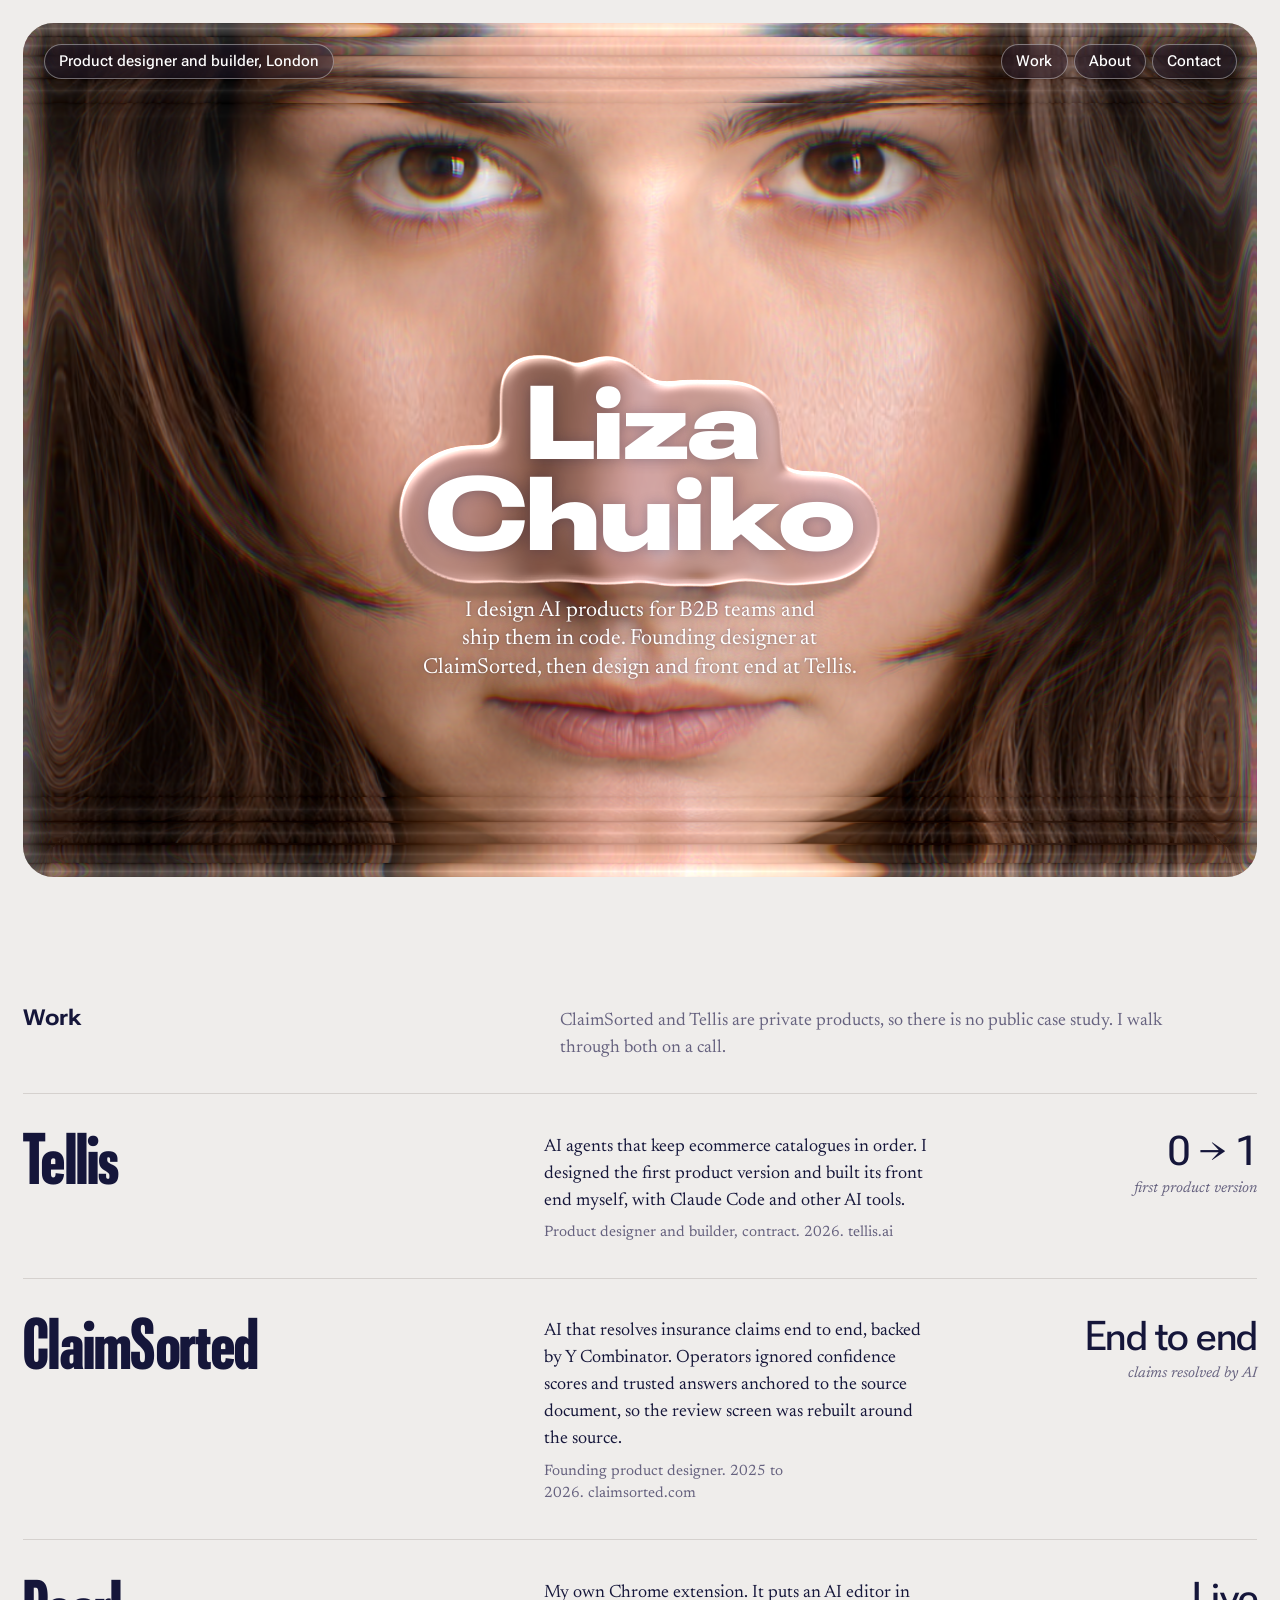
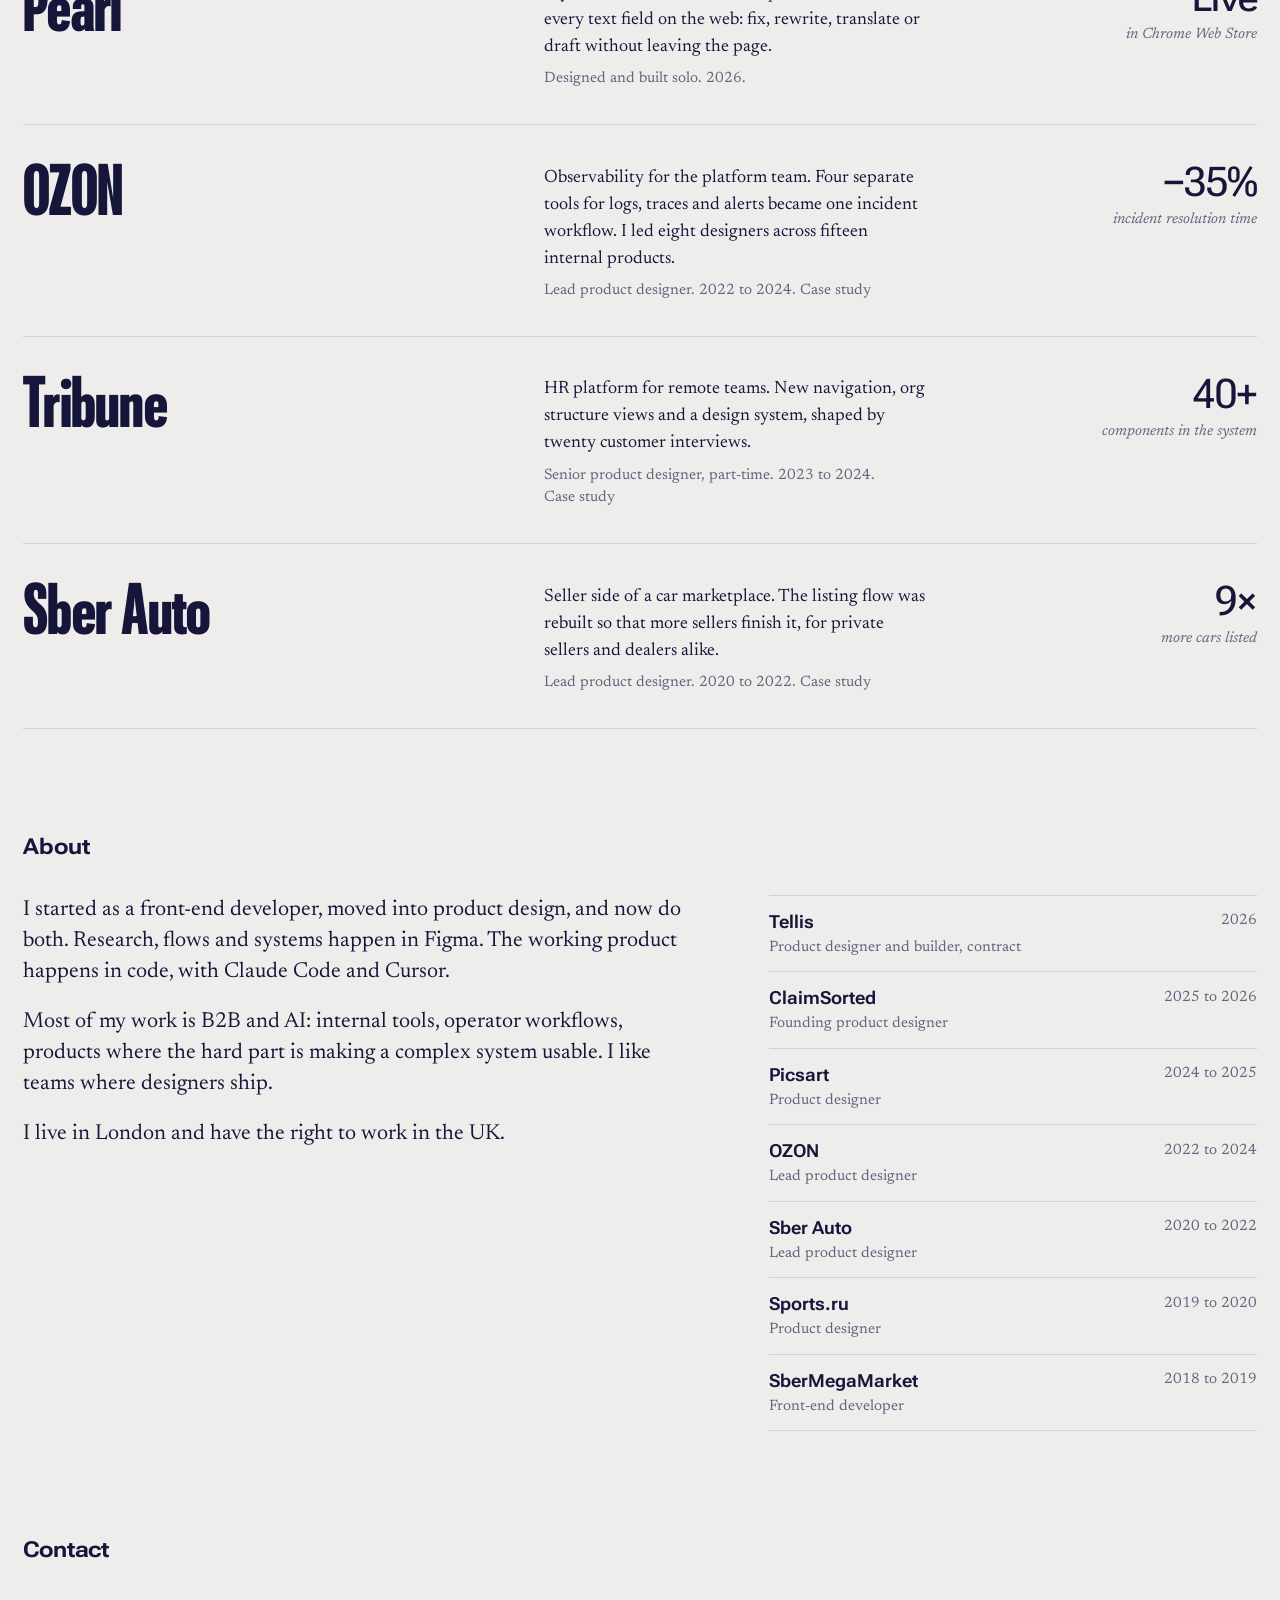
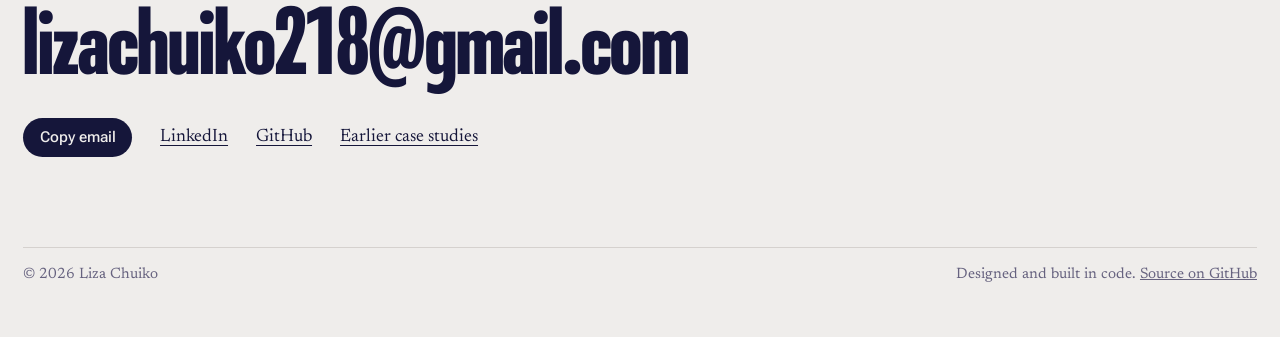
==== commit 447e565d: "ClaimSorted: note Y Combinator backing Co-Authored-By: Claude Fable 5.2 <noreply@anthropic.com>" ====
--- a/index.html
+++ b/index.html
@@ -327,7 +327,7 @@
       <li><a class="job" href="https://claimsorted.com/" target="_blank" rel="noopener">
         <span class="job__name">ClaimSorted</span>
         <span class="job__what">
-          <p>AI that resolves insurance claims end to end. Operators ignored confidence scores and trusted answers anchored to the source document, so the review screen was rebuilt around the source.</p>
+          <p>AI that resolves insurance claims end to end, backed by Y Combinator. Operators ignored confidence scores and trusted answers anchored to the source document, so the review screen was rebuilt around the source.</p>
           <p class="job__meta">Founding product designer. 2025 to 2026. claimsorted.com</p>
         </span>
         <span class="job__fig"><span class="job__num">End to end</span><span class="job__label">claims resolved by AI</span></span>
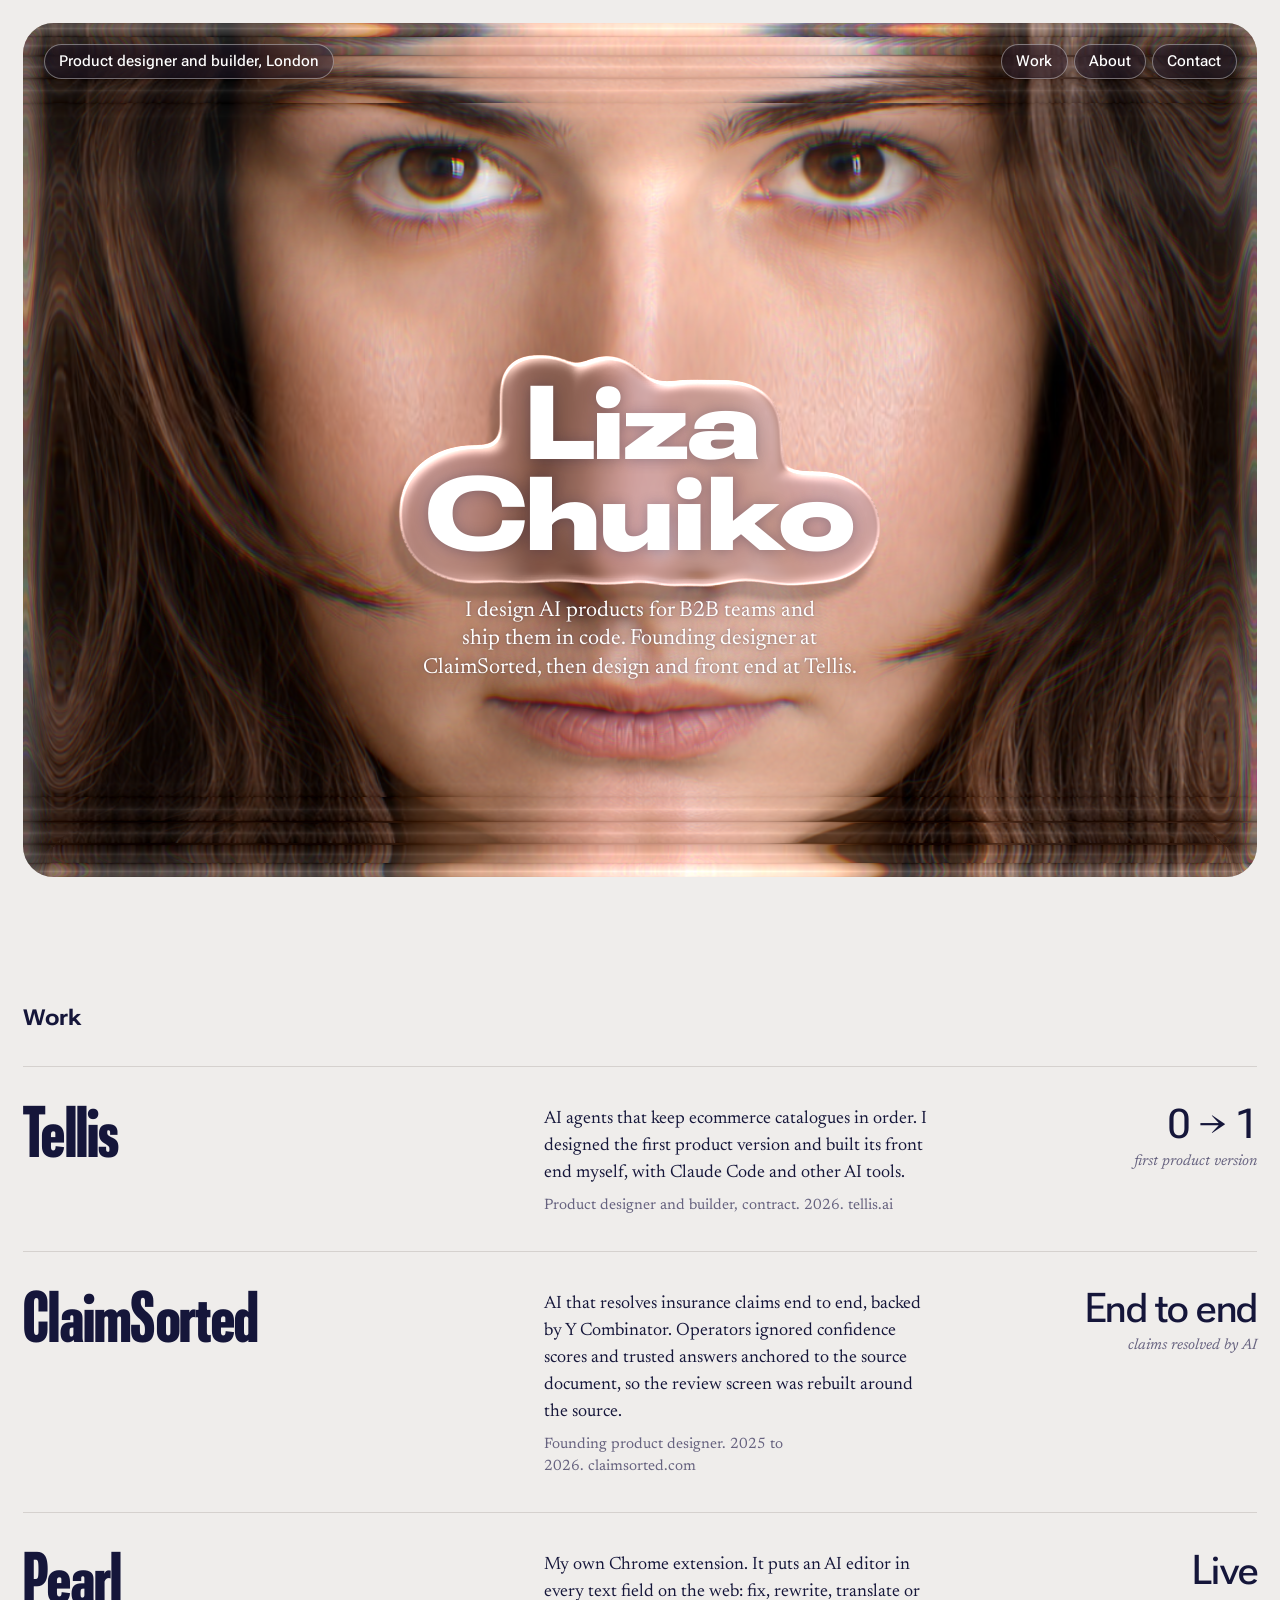
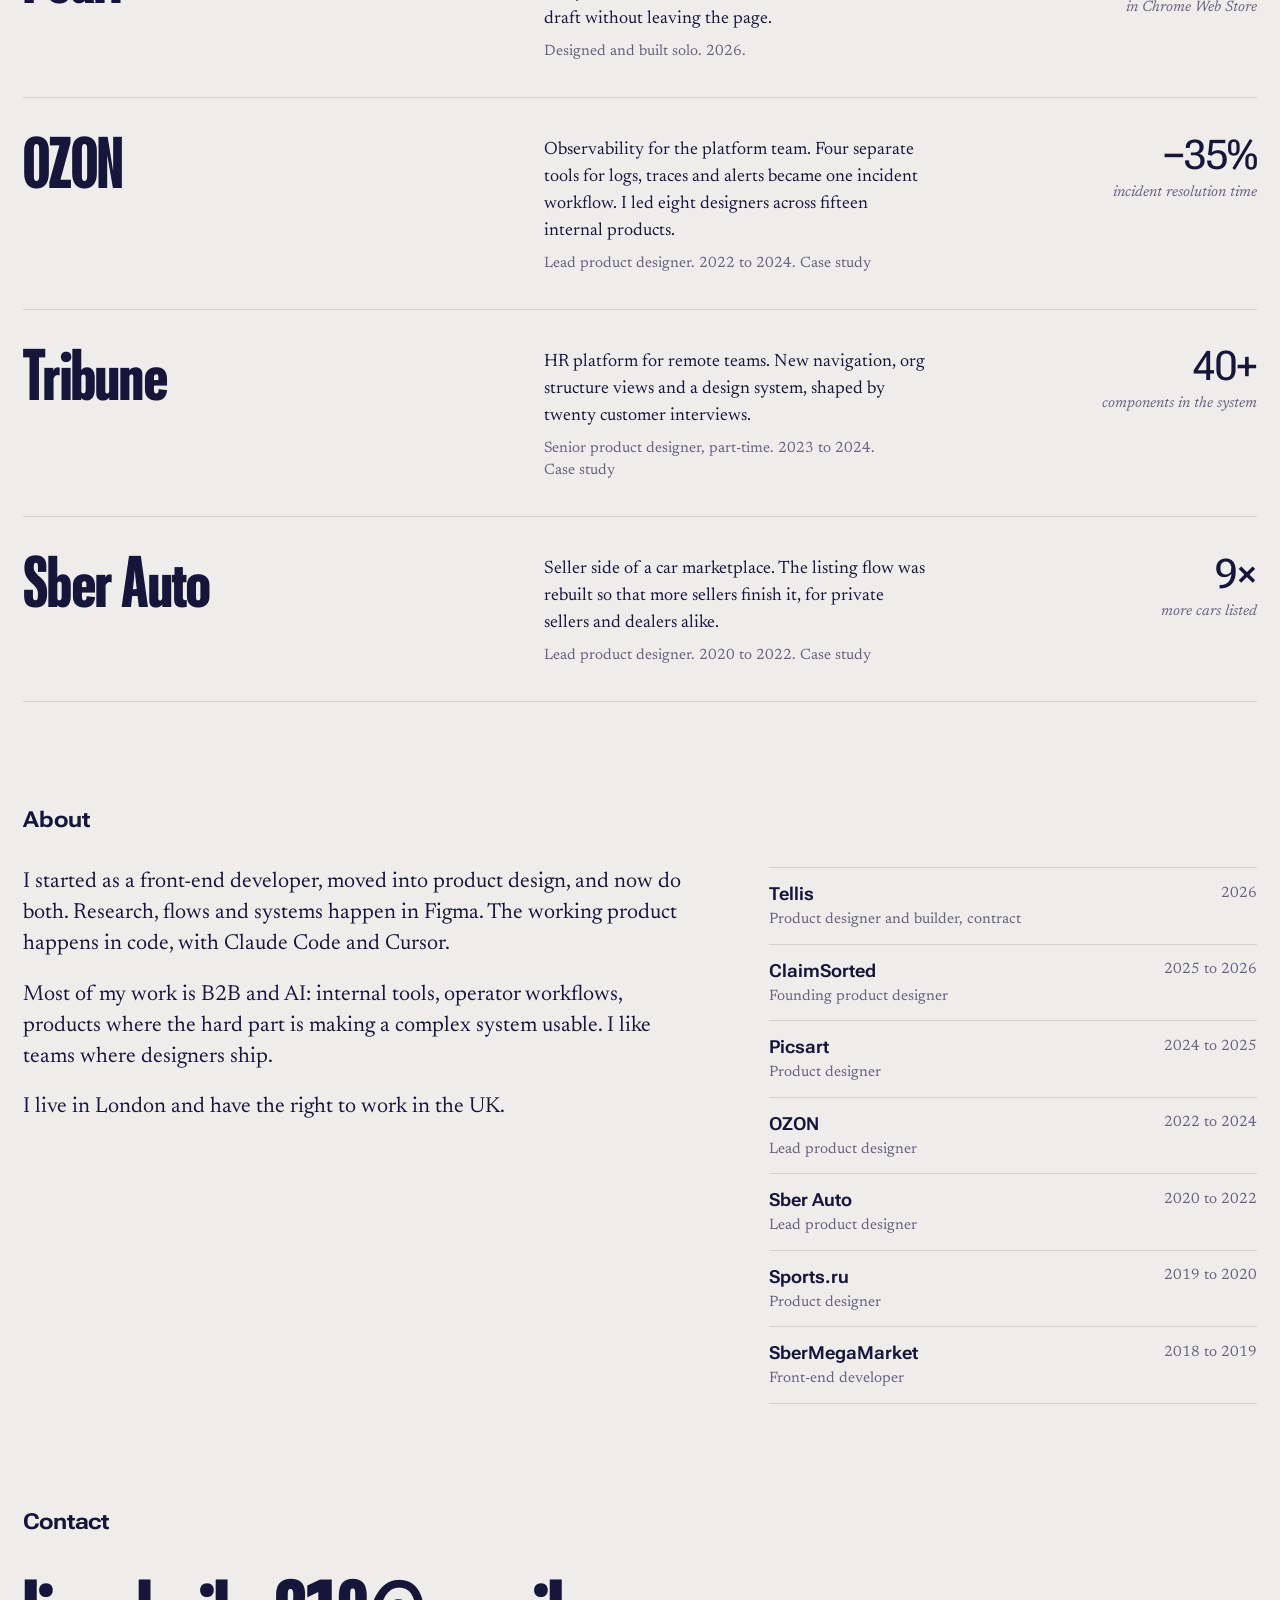
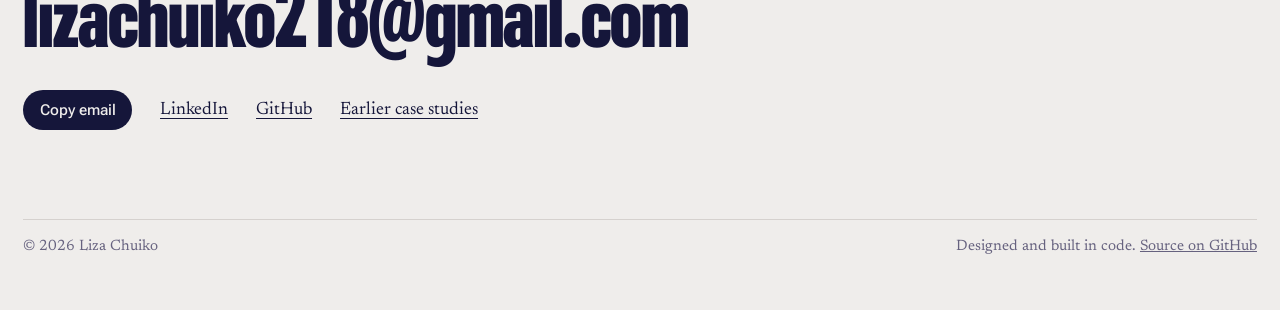
==== commit b718e70d: "Fix stray lines in the hero, taller portrait on phones, link preview - shader: the slab rim asked fo" ====
--- a/index.html
+++ b/index.html
@@ -5,6 +5,15 @@
 <meta name="viewport" content="width=device-width, initial-scale=1, viewport-fit=cover">
 <title>Liza Chuiko Portfolio</title>
 <meta name="description" content="Liza Chuiko, product designer and builder in London. AI products for B2B teams, designed and shipped in code.">
+<link rel="canonical" href="https://lizachuiko.github.io/">
+<meta property="og:type" content="website">
+<meta property="og:url" content="https://lizachuiko.github.io/">
+<meta property="og:title" content="Liza Chuiko, product designer and builder">
+<meta property="og:description" content="AI products for B2B teams, designed and shipped in code. London.">
+<meta property="og:image" content="https://lizachuiko.github.io/og.jpg">
+<meta property="og:image:width" content="1200">
+<meta property="og:image:height" content="630">
+<meta name="twitter:card" content="summary_large_image">
 <link rel="preconnect" href="https://fonts.googleapis.com">
 <link rel="preconnect" href="https://fonts.gstatic.com" crossorigin>
 <link rel="stylesheet" href="https://fonts.googleapis.com/css2?family=Newsreader:ital,opsz,wght@0,6..72,300..700;1,6..72,300..700&family=Roboto+Flex:opsz,wdth,wght@8..144,25..151,100..1000&display=swap">
@@ -134,6 +143,7 @@
     line-height: 0.88;
   }
   .hero__name span { display: block; }
+  .hero__plate span::before { content: attr(data-w); }   /* not real text, so the name reads once */
   /* the plate: the same two words, swollen into one soft shape behind the name */
   .hero__name .hero__plate {
     position: absolute; inset: 0; z-index: -1;
@@ -258,7 +268,7 @@
   }
 
   @media (max-width: 760px) {
-    .hero { height: auto; min-height: 0; aspect-ratio: 4 / 5; max-height: calc(100svh - 2 * var(--gutter)); }
+    .hero { height: calc(100svh - 2 * var(--gutter)); min-height: 0; }   /* the portrait fills the phone screen */
     .hero__foot { padding-top: 104px; padding-bottom: 20px; gap: 14px; translate: 0 6%; }
     .hero__intro { max-width: 17em; font-size: 17px; line-height: 1.3; }
     .section__head, .about { grid-template-columns: minmax(0, 1fr); }
@@ -302,7 +312,7 @@
   </header>
 
   <div class="hero__foot">
-    <h1 class="hero__name"><span class="hero__plate" aria-hidden="true"><span>Liza</span><span>Chuiko</span></span><span>Liza</span><span>Chuiko</span></h1>
+    <h1 class="hero__name"><span class="hero__plate" aria-hidden="true"><span data-w="Liza"></span><span data-w="Chuiko"></span></span><span>Liza</span><span>Chuiko</span></h1>
     <p class="hero__intro">I design AI products for B2B teams and ship them in code. Founding designer at ClaimSorted, then design and front end at Tellis.</p>
   </div>
 </div>
@@ -311,7 +321,6 @@
   <section class="section" id="work" aria-labelledby="work-h">
     <div class="section__head">
       <h2 id="work-h">Work</h2>
-      <p>ClaimSorted and Tellis are private products, so there is no public case study. I walk through both on a call.</p>
     </div>
 
     <ul class="ledger">
@@ -606,8 +615,13 @@
       float d = slab(px);
       float w2 = min(uRes.x, uRes.y) * 0.075;
       float e = smoothstep(-w2, 0.0, d);
-      vec2 n = normalize(vec2(slab(px + vec2(1.0, 0.0)) - d, slab(px + vec2(0.0, 1.0)) - d) + 1e-5);
-      p -= n * e * e * e * (w2 * 1.5) / uRes;
+      // only near the edge: in the middle of the slab the distance field has no direction,
+      // and asking for one there gave stray lines of broken pixels
+      if (e > 0.0) {
+        vec2 gr = vec2(slab(px + vec2(1.0, 0.0)) - d, slab(px + vec2(0.0, 1.0)) - d);
+        float gm = length(gr);
+        if (gm > 1e-3) p -= (gr / gm) * e * e * e * (w2 * 1.5) / uRes;
+      }
 
       // the name plate: a thick pebble of glass lying on the picture. uPlate is its height,
       // 0 outside, 1 on the flat top; the letters sit on it as plain type.
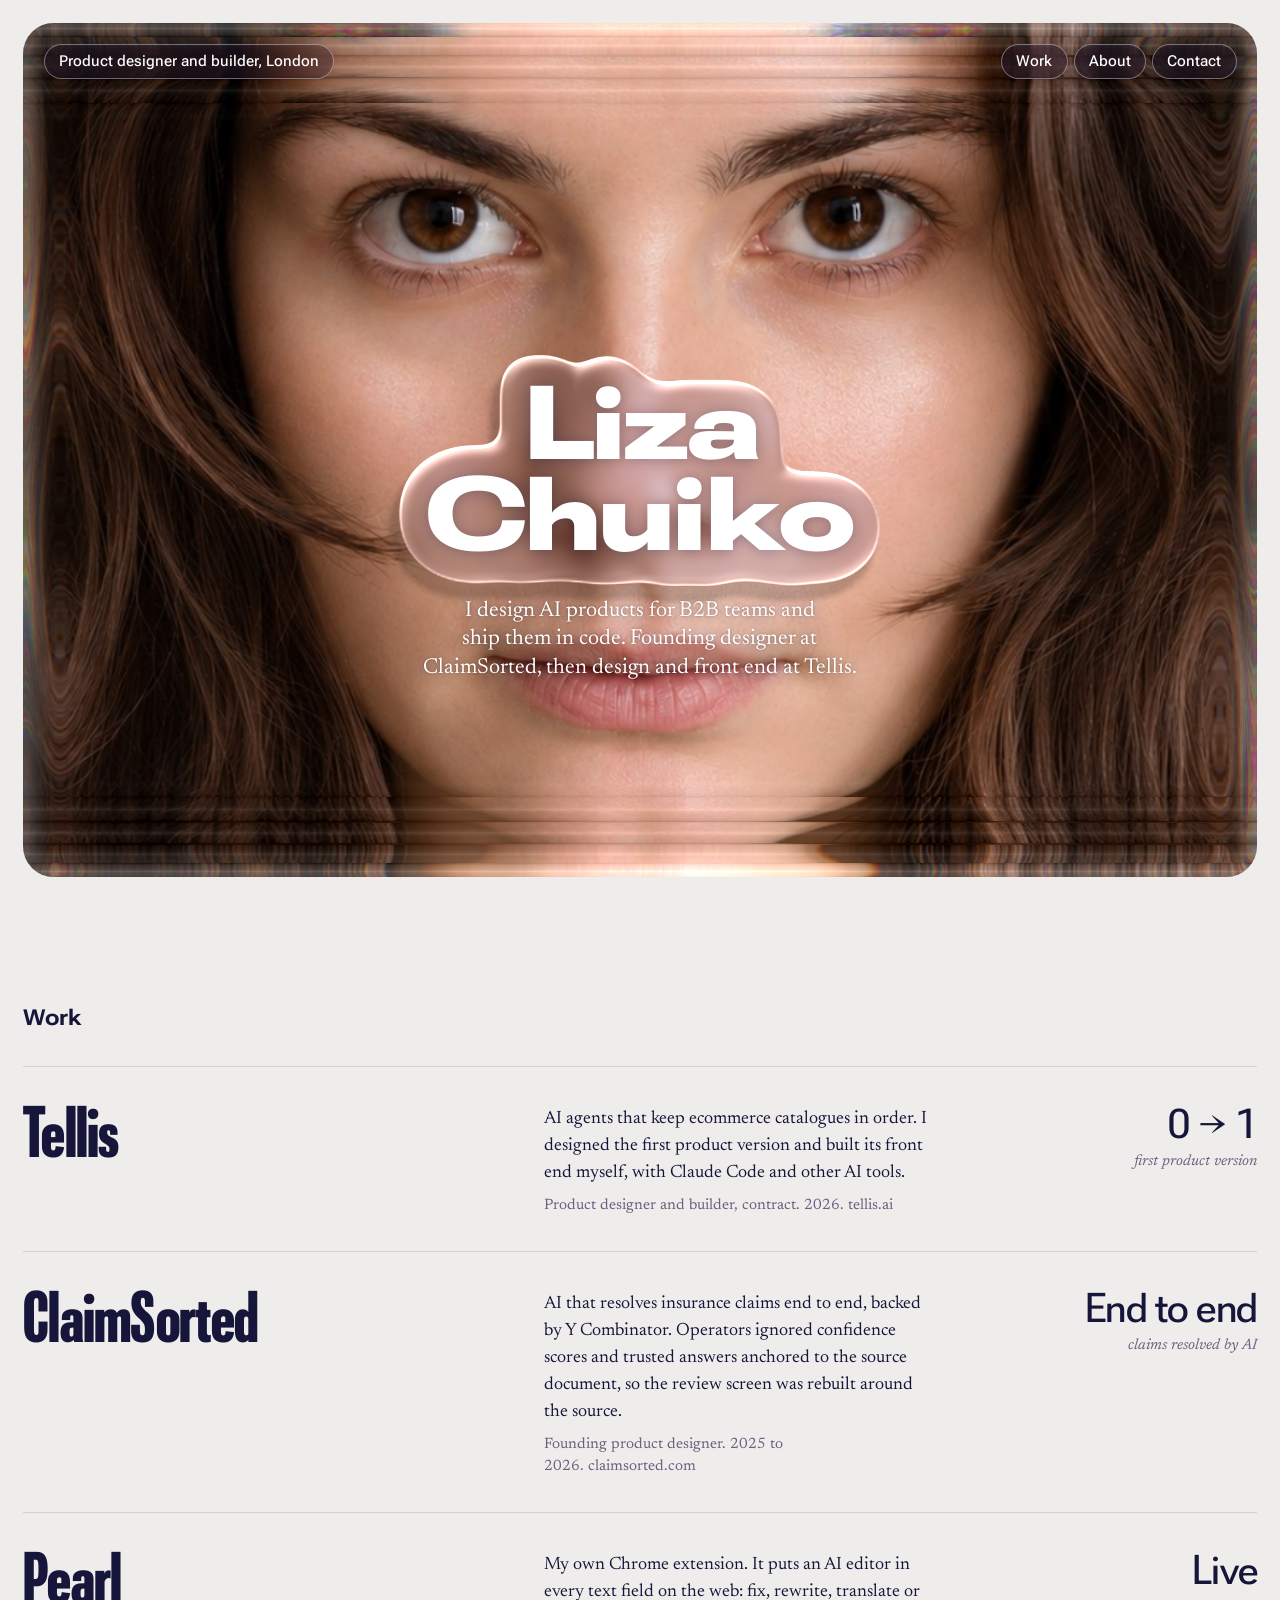
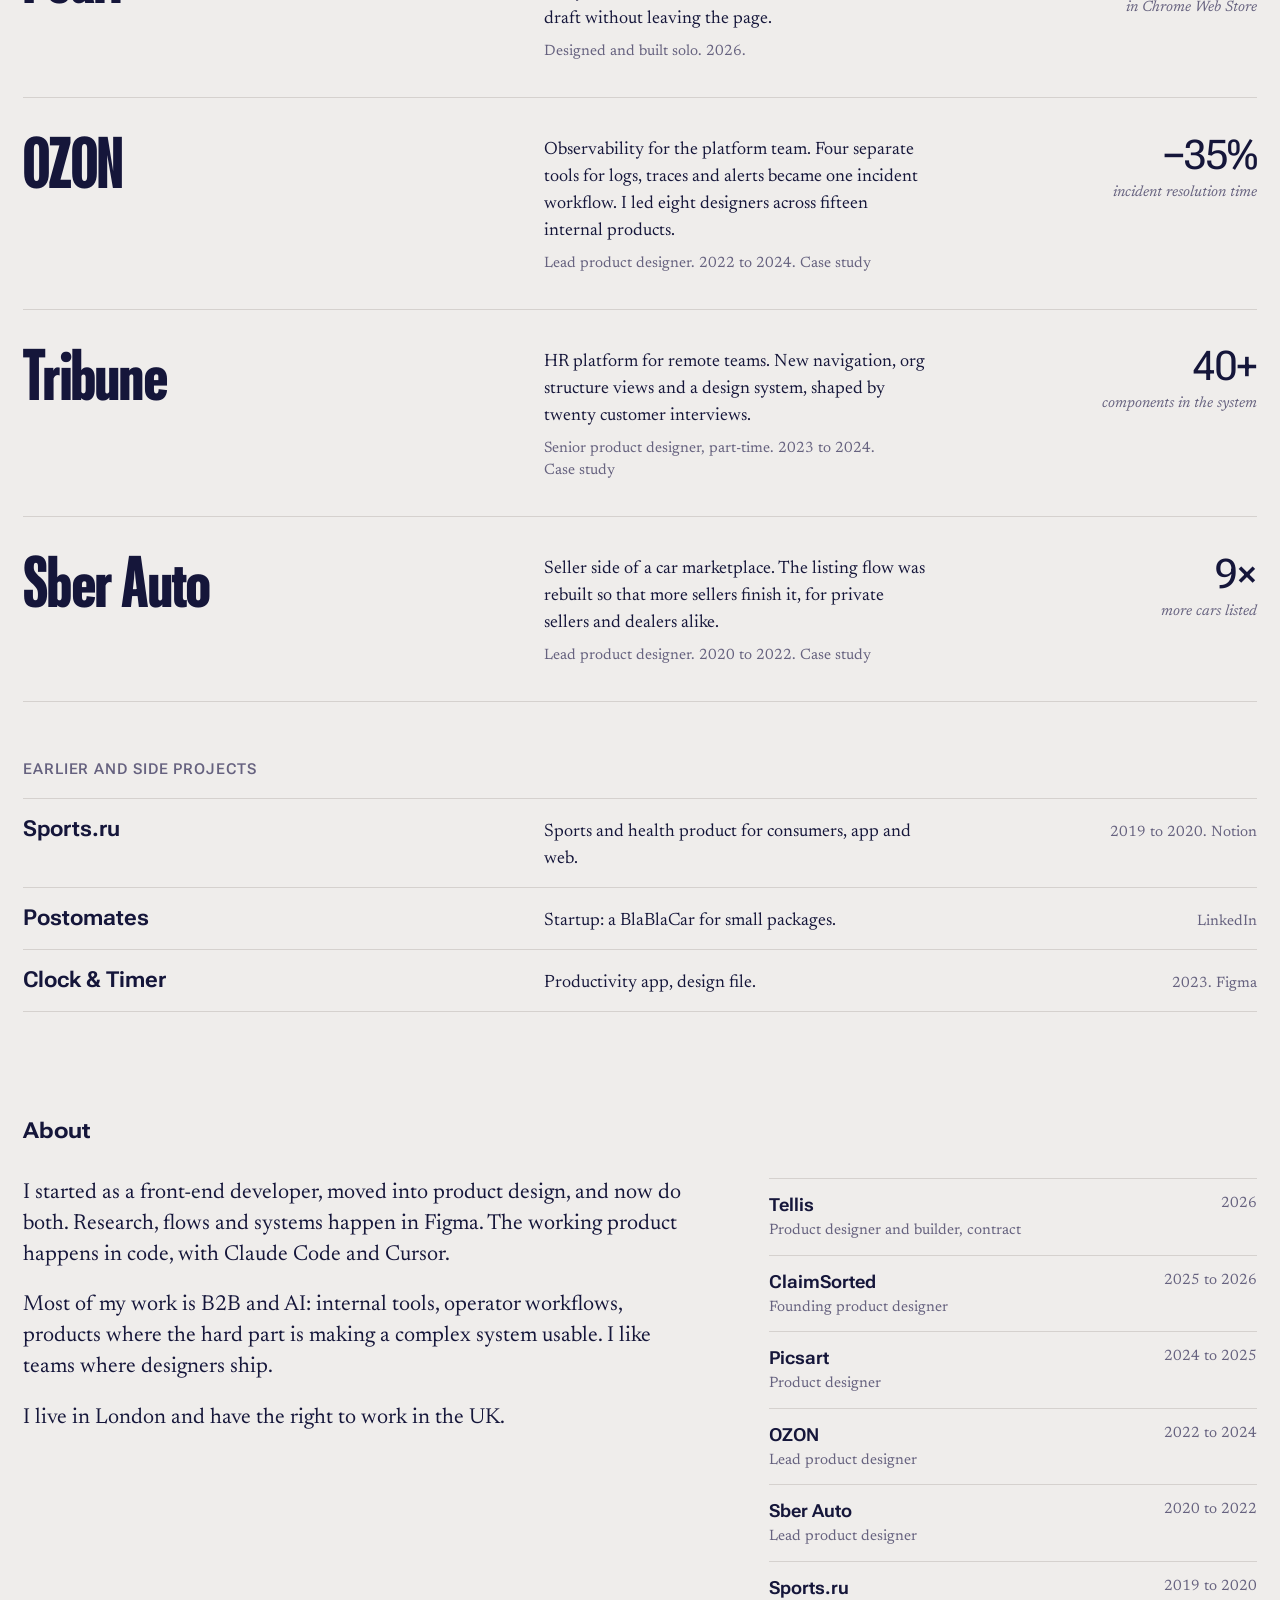
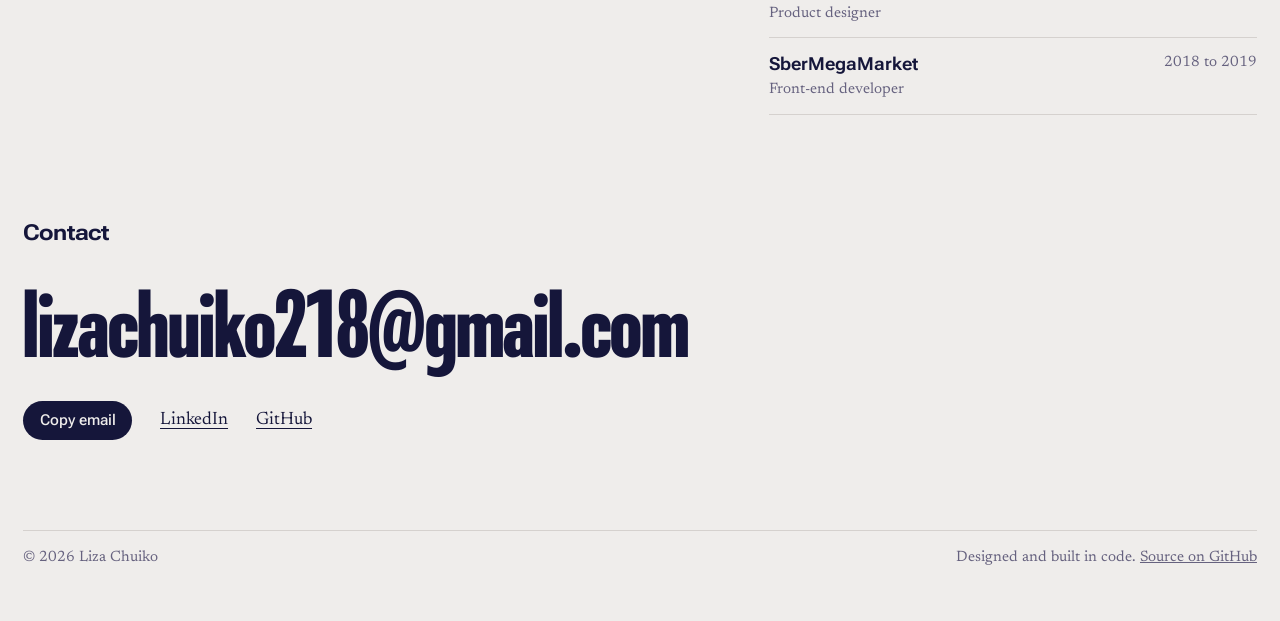
==== commit 5e0ad2df: "Case studies on the site, calmer cover, earlier projects - OZON, Tribune and Sber Auto case studies " ====
--- a/index.html
+++ b/index.html
@@ -215,6 +215,19 @@
   }
   .job__label { display: block; margin-top: 0.4em; color: var(--mute); font-size: var(--step-0); font-style: italic; }
 
+  /* smaller and earlier work: the same three columns as the ledger, in ordinary type */
+  .more__h { margin: clamp(36px, 4.4vw, 64px) 0 clamp(12px, 1.4vw, 20px); font-family: var(--display); font-size: var(--step-0); font-variation-settings: "wdth" 110, "wght" 560; letter-spacing: 0.06em; text-transform: uppercase; color: var(--mute); }
+  .more { list-style: none; margin: 0; padding: 0; border-top: 1px solid var(--line); }
+  .more a {
+    display: grid; grid-template-columns: minmax(0, 5fr) minmax(0, 4fr) minmax(0, 3fr);
+    gap: 2px clamp(16px, 3vw, 48px); align-items: baseline;
+    padding-block: 14px; border-bottom: 1px solid var(--line);
+    text-decoration: none;
+  }
+  .more__name { font-family: var(--display); font-size: var(--step-2); font-variation-settings: "wdth" 112, "wght" 640; transition: color 0.25s; }
+  .more a:hover .more__name, .more a:focus-visible .more__name { color: var(--signal); }
+  .more__meta { color: var(--mute); font-size: var(--step-0); text-align: right; }
+
   /* ───── About ───── */
   .about {
     display: grid; grid-template-columns: minmax(0, 7fr) minmax(0, 5fr);
@@ -268,11 +281,14 @@
   }
 
   @media (max-width: 760px) {
-    .hero { height: calc(100svh - 2 * var(--gutter)); min-height: 0; }   /* the portrait fills the phone screen */
+    /* phones: as tall as the photo allows. It is a landscape shot, so any taller and the eyes run off the sides */
+    .hero { height: auto; min-height: 0; aspect-ratio: 16 / 25; max-height: calc(100svh - 2 * var(--gutter)); }
     .hero__foot { padding-top: 104px; padding-bottom: 20px; gap: 14px; translate: 0 6%; }
     .hero__intro { max-width: 17em; font-size: 17px; line-height: 1.3; }
     .section__head, .about { grid-template-columns: minmax(0, 1fr); }
     .job { grid-template-columns: minmax(0, 1fr); }
+    .more a { grid-template-columns: minmax(0, 1fr); }
+    .more__meta { text-align: left; }
     .job__name { font-size: clamp(44px, 15vw, 76px); }
     .job:hover .job__name, .job:focus-visible .job__name { font-variation-settings: "wdth" 70, "wght" 760, "opsz" 144; }
     .job__fig { text-align: left; display: flex; align-items: baseline; gap: 12px; flex-wrap: wrap; }
@@ -296,7 +312,7 @@
 </svg>
 
 <div class="wrap hero-wrap">
-  <header class="hero" id="top" data-photo="liza.jpg" data-focus="0.5 0.57" data-zoom="1.45" data-keep="0.46">
+  <header class="hero" id="top" data-photo="liza.jpg" data-focus="0.5 0.57" data-zoom="1.45" data-keep="0.36">
     <canvas class="hero__glass" aria-hidden="true"></canvas>
 
     <div class="hero__top">
@@ -351,7 +367,7 @@
         <span class="job__fig"><span class="job__num">Live</span><span class="job__label">in Chrome Web Store</span></span>
       </a></li>
 
-      <li><a class="job" href="https://liza-chuiko-design.webflow.io/case-ozon" target="_blank" rel="noopener">
+      <li><a class="job" href="case-ozon.html">
         <span class="job__name">OZON</span>
         <span class="job__what">
           <p>Observability for the platform team. Four separate tools for logs, traces and alerts became one incident workflow. I led eight designers across fifteen internal products.</p>
@@ -360,7 +376,7 @@
         <span class="job__fig"><span class="job__num">−35%</span><span class="job__label">incident resolution time</span></span>
       </a></li>
 
-      <li><a class="job" href="https://liza-chuiko-design.webflow.io/case-tribune" target="_blank" rel="noopener">
+      <li><a class="job" href="case-tribune.html">
         <span class="job__name">Tribune</span>
         <span class="job__what">
           <p>HR platform for remote teams. New navigation, org structure views and a design system, shaped by twenty customer interviews.</p>
@@ -369,13 +385,31 @@
         <span class="job__fig"><span class="job__num">40+</span><span class="job__label">components in the system</span></span>
       </a></li>
 
-      <li><a class="job" href="https://liza-chuiko-design.webflow.io/case-sberauto" target="_blank" rel="noopener">
+      <li><a class="job" href="case-sberauto.html">
         <span class="job__name">Sber Auto</span>
         <span class="job__what">
           <p>Seller side of a car marketplace. The listing flow was rebuilt so that more sellers finish it, for private sellers and dealers alike.</p>
           <p class="job__meta">Lead product designer. 2020 to 2022. Case study</p>
         </span>
         <span class="job__fig"><span class="job__num">9×</span><span class="job__label">more cars listed</span></span>
+      </a></li>
+    </ul>
+    <h3 class="more__h">Earlier and side projects</h3>
+    <ul class="more">
+      <li><a href="https://liza218.notion.site/Sports-ru-1228eea3048680aab009f5a876d81222?pvs=4" target="_blank" rel="noopener">
+        <span class="more__name">Sports.ru</span>
+        <span>Sports and health product for consumers, app and web.</span>
+        <span class="more__meta">2019 to 2020. Notion</span>
+      </a></li>
+      <li><a href="https://www.linkedin.com/company/postomates/about/" target="_blank" rel="noopener">
+        <span class="more__name">Postomates</span>
+        <span>Startup: a BlaBlaCar for small packages.</span>
+        <span class="more__meta">LinkedIn</span>
+      </a></li>
+      <li><a href="https://www.figma.com/file/zcFK0ZXOY7SRN7jhjCfYCC/Clock-%26-Timer?type=design&amp;node-id=0:1&amp;mode=design" target="_blank" rel="noopener">
+        <span class="more__name">Clock &amp; Timer</span>
+        <span>Productivity app, design file.</span>
+        <span class="more__meta">2023. Figma</span>
       </a></li>
     </ul>
   </section>
@@ -411,7 +445,6 @@
       <button class="copy" id="copy-mail" type="button">Copy email</button>
       <a href="https://www.linkedin.com/in/elizaveta-chuiko-1a038ab4/" target="_blank" rel="noopener">LinkedIn</a>
       <a href="https://github.com/Lizachuiko" target="_blank" rel="noopener">GitHub</a>
-      <a href="https://liza-chuiko-design.webflow.io/" target="_blank" rel="noopener">Earlier case studies</a>
     </div>
     <div class="foot">
       <span>© 2026 Liza Chuiko</span>
@@ -604,7 +637,7 @@
         float f = fract(t) - 0.5;
         float w = zone * pow(max(e1, 0.02), 0.22) / 3.9;
         float fade = smoothstep(1.0, 0.5, e1);
-        p.y += (eb < et ? 1.0 : -1.0) * f * w * 1.35 * fade * uAmt;
+        p.y += (eb < et ? 1.0 : -1.0) * f * w * 1.35 * fade;       // the edges are part of the slab, always there
         float h = 1.0 - abs(f) * 2.0;
         crest = pow(h, 5.0) * fade;
         groove = pow(1.0 - h, 7.0) * fade;
@@ -788,16 +821,24 @@
     }
 
     // pointer, with the weight of a liquid
-    const pos = { x: 0.5, y: reduce ? 0.56 : 1.2 }, vel = { x: 0, y: 0 }, target = { x: 0.5, y: 0.56 };
-    let amt = reduce ? 1 : 0, t = 0, last = performance.now(), running = false, raf = 0;
+    // the glass only bends the portrait while a mouse is over it; otherwise the photo is left as it is
+    const pos = { x: 0.5, y: 0.56 }, vel = { x: 0, y: 0 }, target = { x: 0.5, y: 0.56 };
+    let amt = 0, amtTo = 0, t = 0, last = performance.now(), running = false, raf = 0;
     const K = 38, C = reduce ? 12.4 : 7.5;
 
     stage.addEventListener('pointermove', e => {
+      if (e.pointerType === 'touch') return;                // a finger is scrolling, not pointing
       const r = hero.getBoundingClientRect();
       target.x = (e.clientX - r.left) / r.width;
       target.y = 1 - (e.clientY - r.top) / r.height;
+      if (amt < 0.02) { pos.x = target.x; pos.y = target.y; vel.x = vel.y = 0; }   // the roll swells up under the pointer
+      amtTo = 1;
       kick();
     });
+    const release = () => { amtTo = 0; kick(); };
+    stage.addEventListener('pointerleave', release);
+    document.addEventListener('mouseleave', release);       // the pointer left the window altogether
+    addEventListener('blur', release);
 
     function draw() {
       gl.uniform2f(U.uM, pos.x, pos.y);
@@ -813,9 +854,9 @@
         vel[ax] += ((target[ax] - pos[ax]) * K - vel[ax] * C) * dt;
         pos[ax] += vel[ax] * dt;
       }
-      amt += (1 - amt) * Math.min(1, dt * 1.6);
+      amt += (amtTo - amt) * Math.min(1, dt * (amtTo > amt ? 4.0 : 2.6));
       draw();
-      const settled = Math.abs(target.x - pos.x) + Math.abs(target.y - pos.y) + Math.abs(vel.x) + Math.abs(vel.y) + Math.abs(1 - amt) < 0.002;
+      const settled = Math.abs(target.x - pos.x) + Math.abs(target.y - pos.y) + Math.abs(vel.x) + Math.abs(vel.y) + Math.abs(amtTo - amt) < 0.002;
       raf = running && !settled ? requestAnimationFrame(frame) : 0;
     }
     function kick() { if (!raf && running) { last = performance.now(); raf = requestAnimationFrame(frame); } }
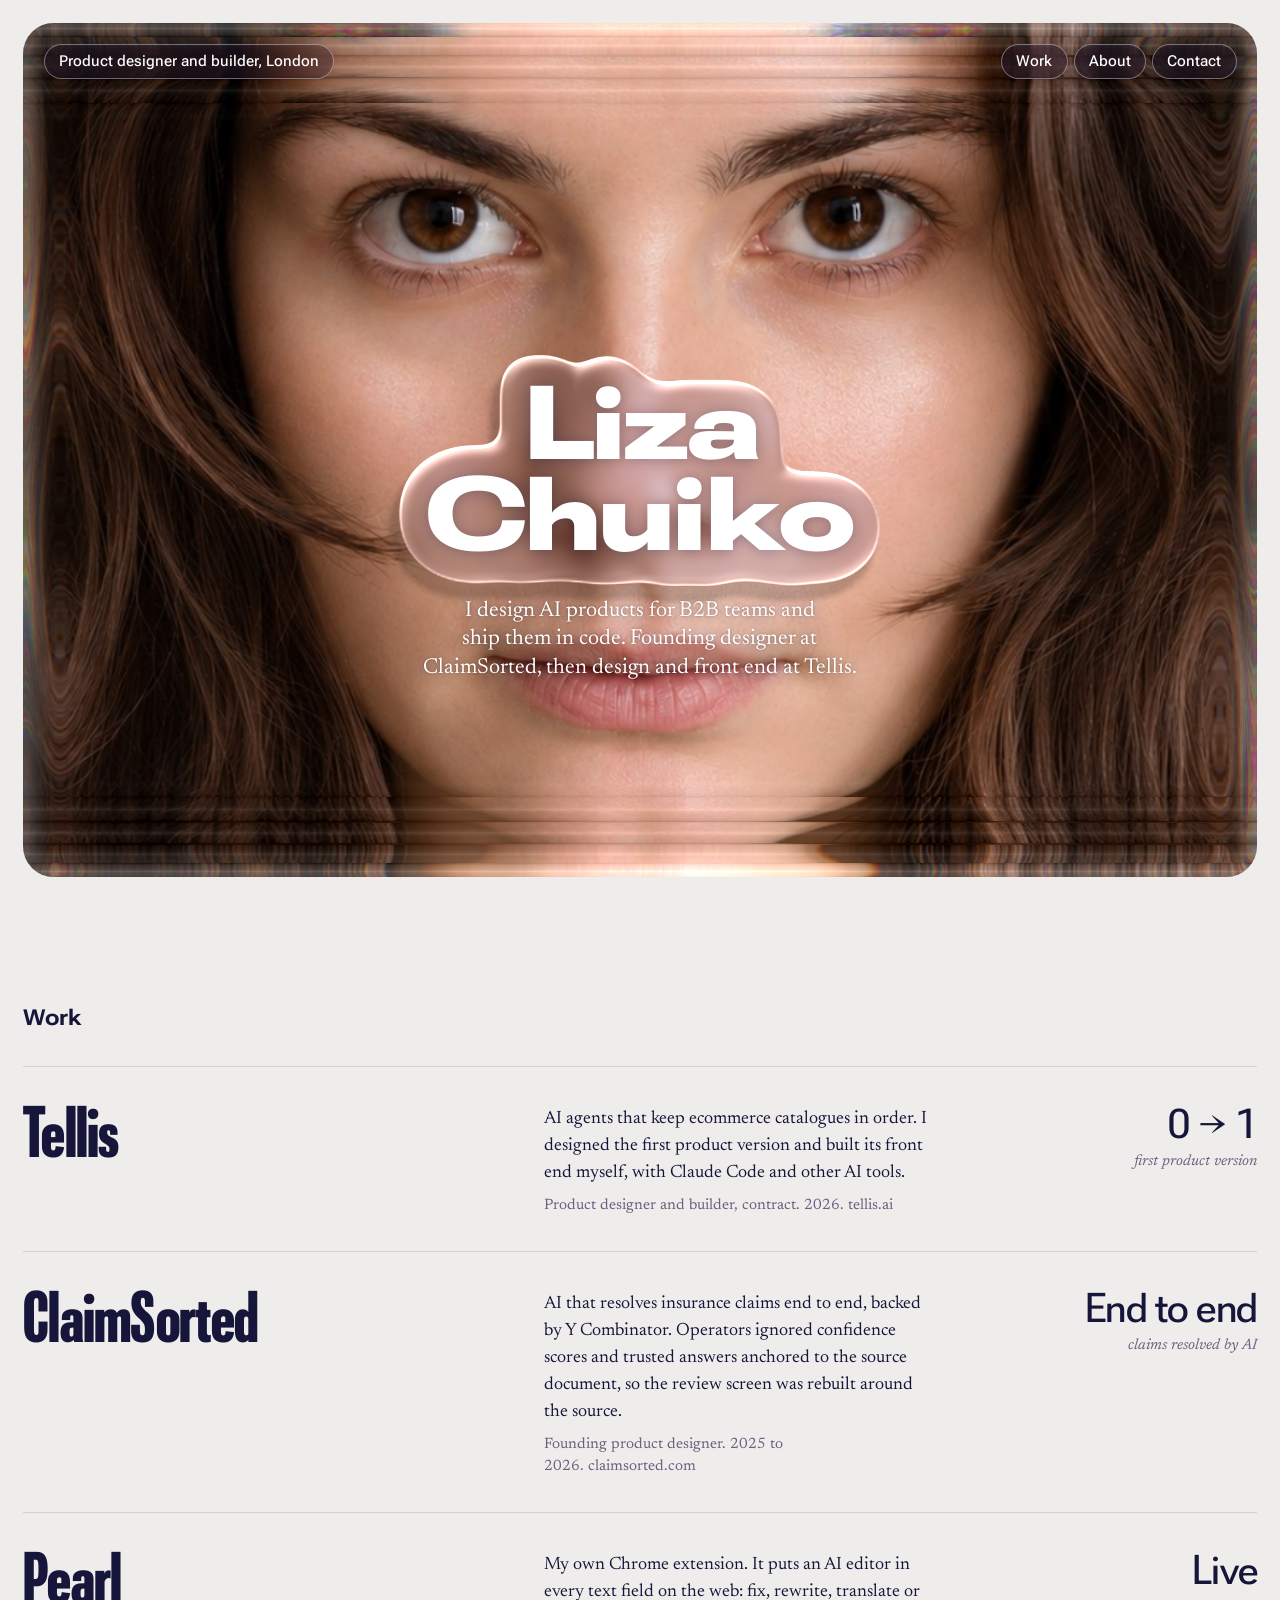
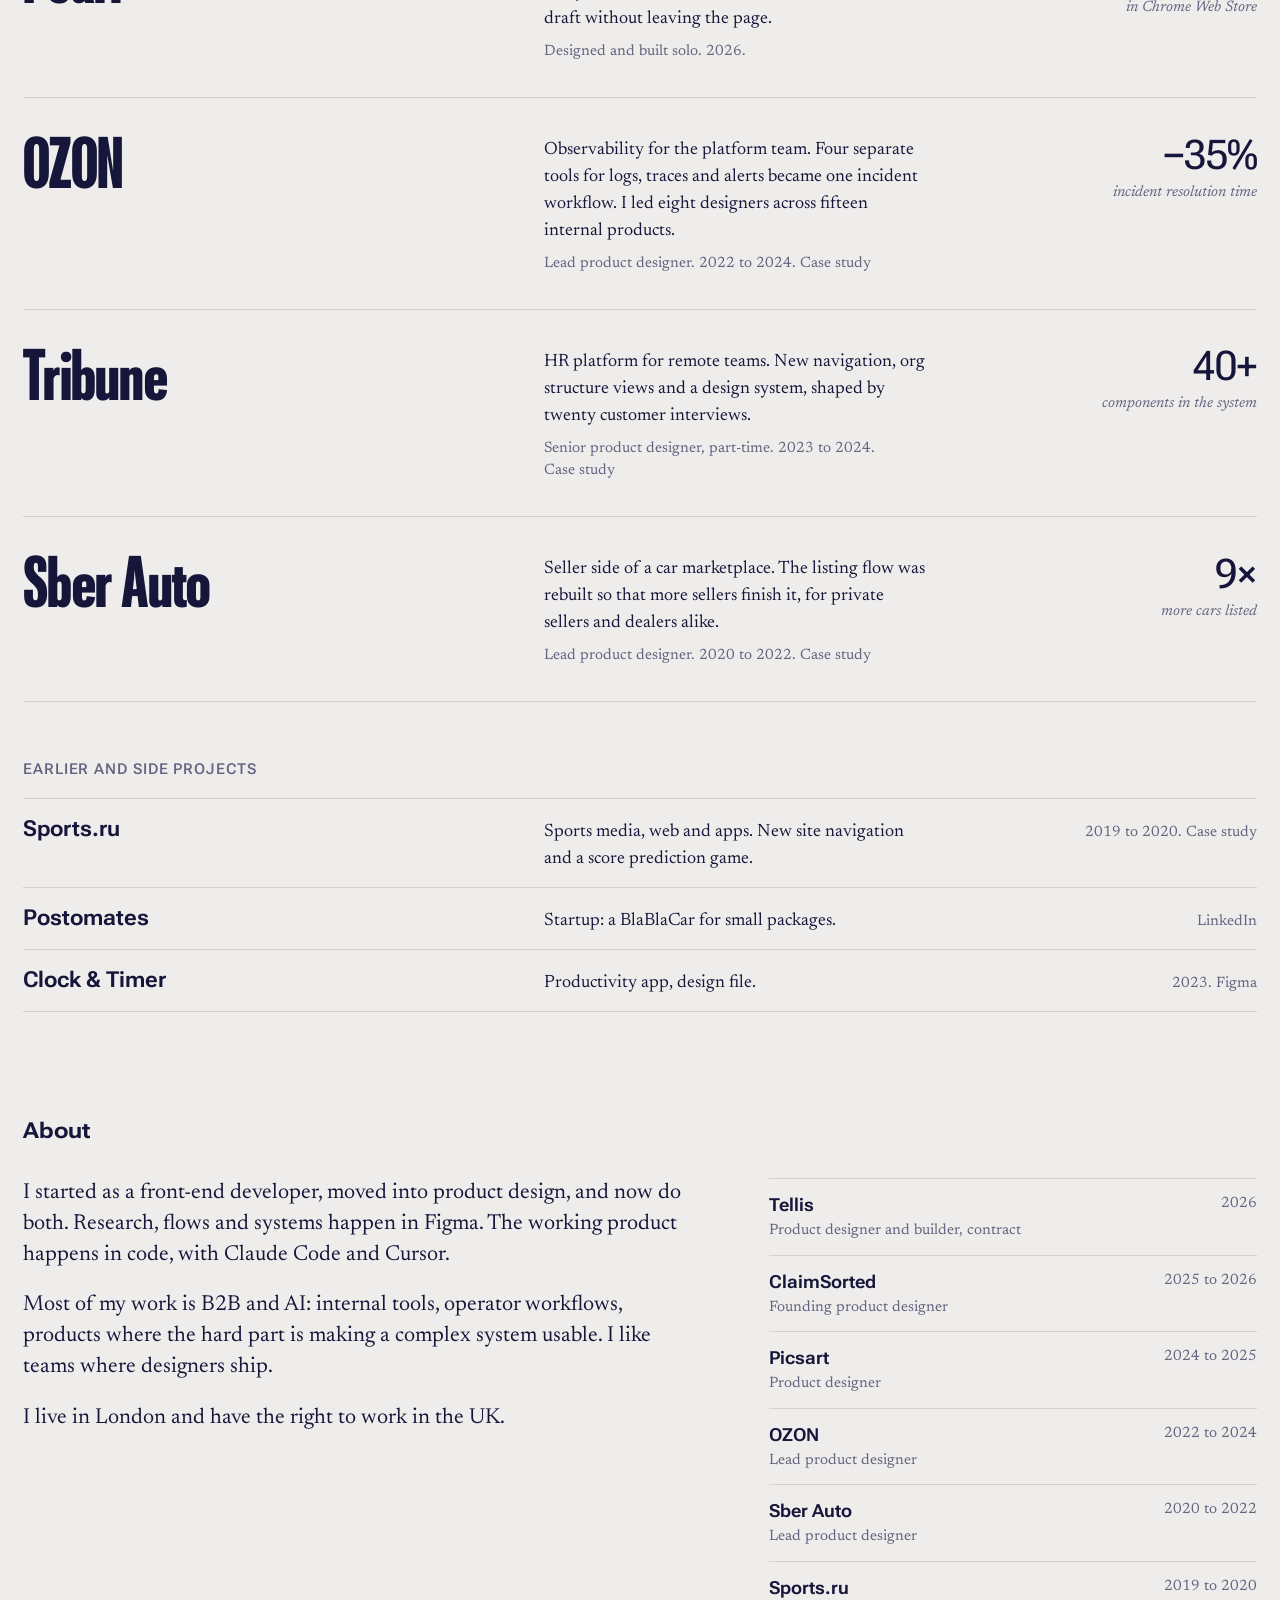
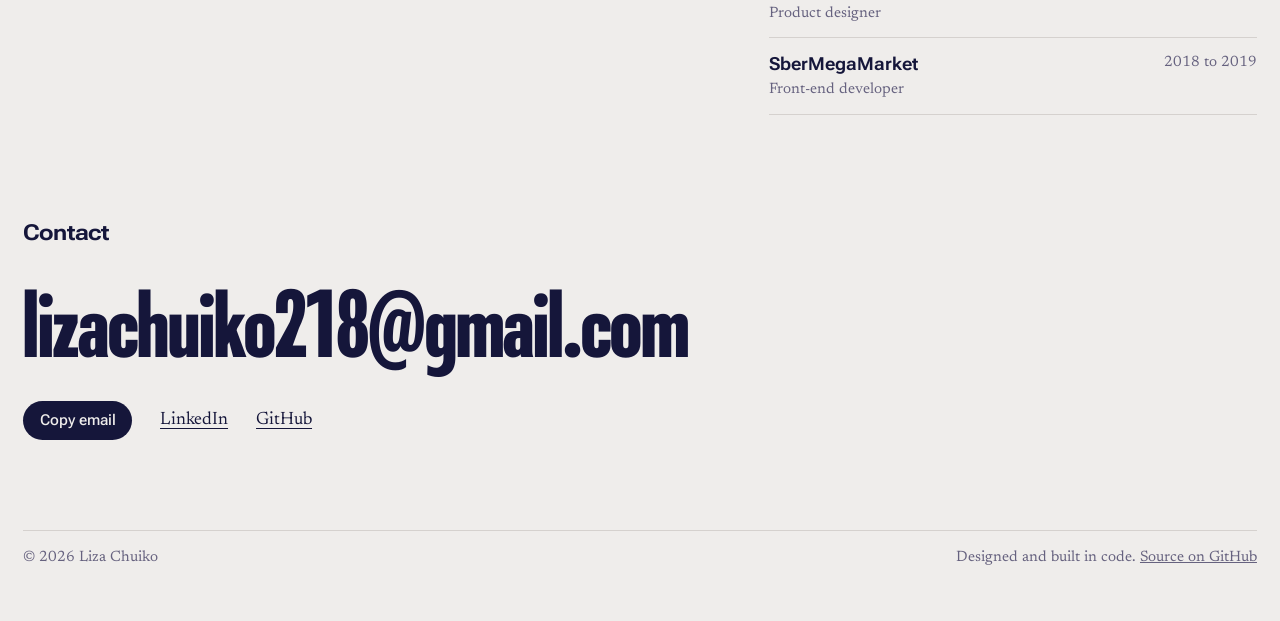
==== commit f73ac754: "Sports.ru case study, moved from Notion - case-sports.html with its three images; the home page link" ====
--- a/index.html
+++ b/index.html
@@ -396,10 +396,10 @@
     </ul>
     <h3 class="more__h">Earlier and side projects</h3>
     <ul class="more">
-      <li><a href="https://liza218.notion.site/Sports-ru-1228eea3048680aab009f5a876d81222?pvs=4" target="_blank" rel="noopener">
+      <li><a href="case-sports.html">
         <span class="more__name">Sports.ru</span>
-        <span>Sports and health product for consumers, app and web.</span>
-        <span class="more__meta">2019 to 2020. Notion</span>
+        <span>Sports media, web and apps. New site navigation and a score prediction game.</span>
+        <span class="more__meta">2019 to 2020. Case study</span>
       </a></li>
       <li><a href="https://www.linkedin.com/company/postomates/about/" target="_blank" rel="noopener">
         <span class="more__name">Postomates</span>
